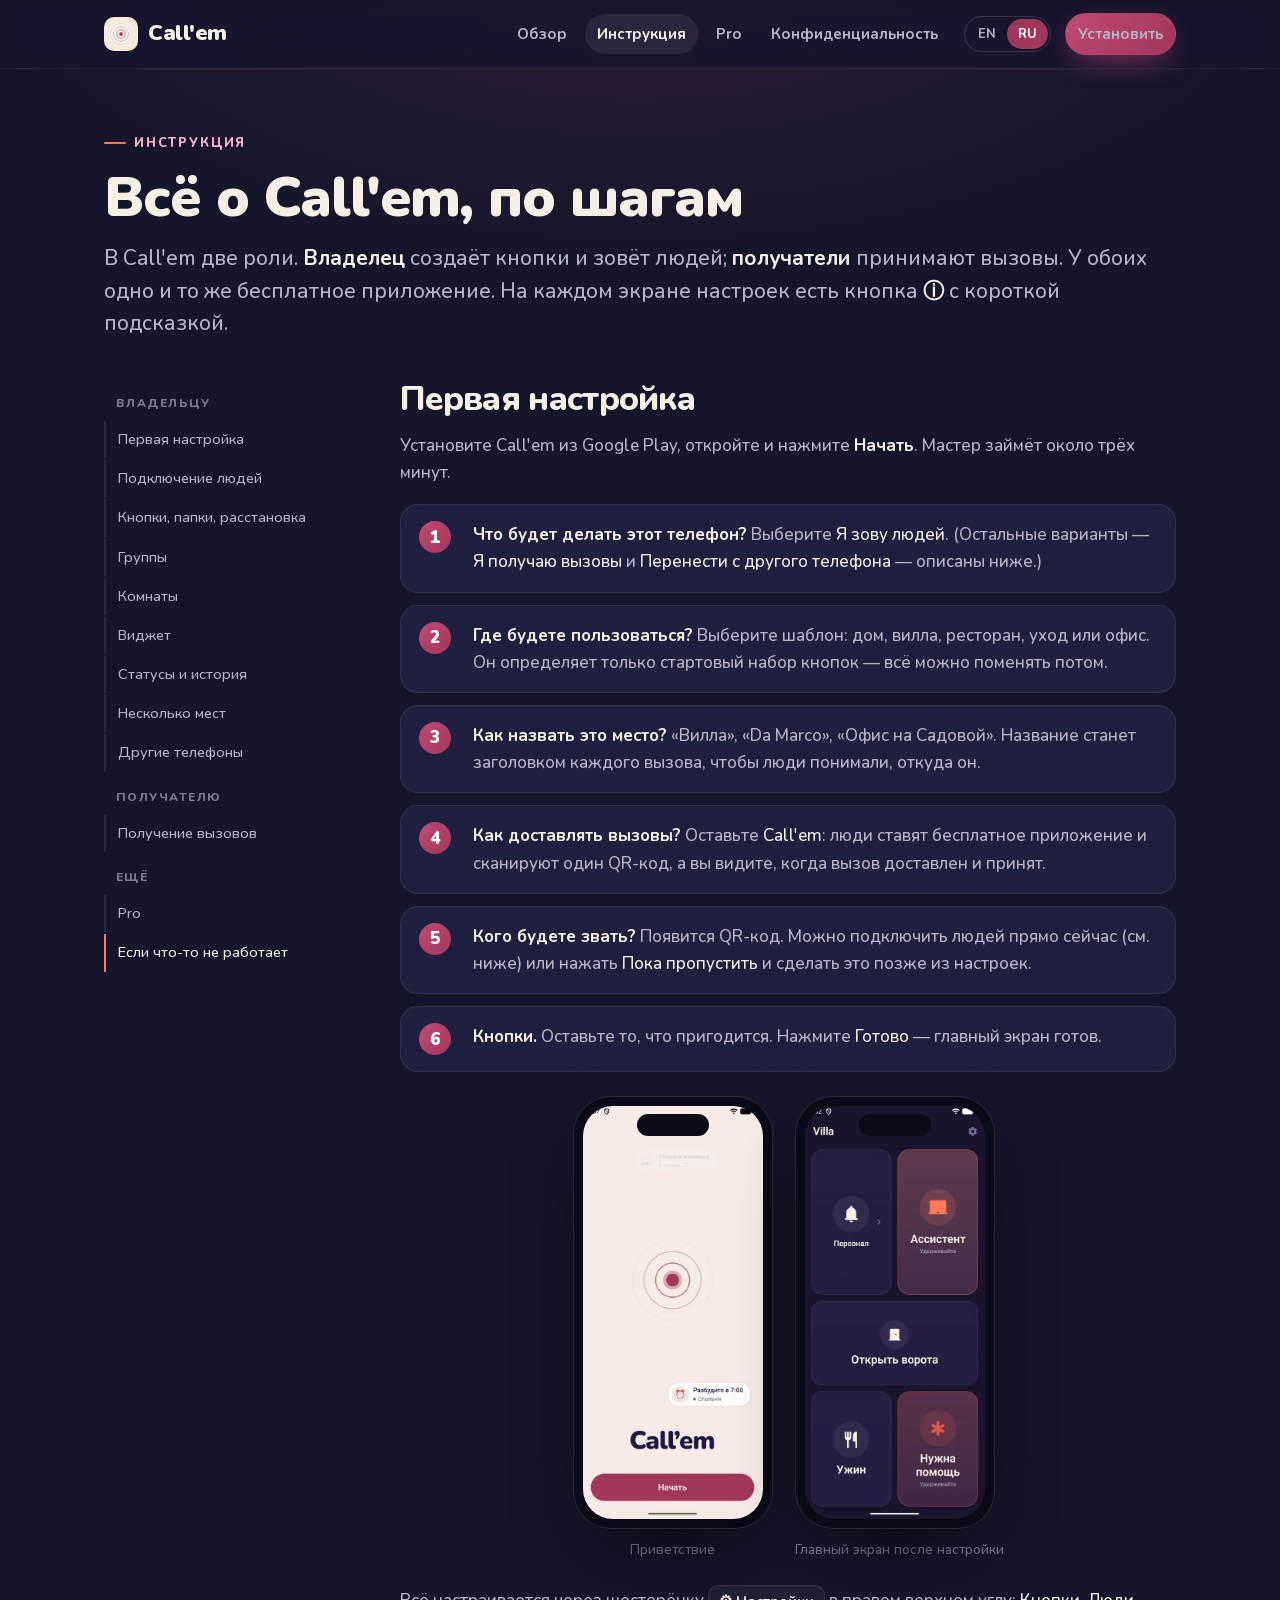
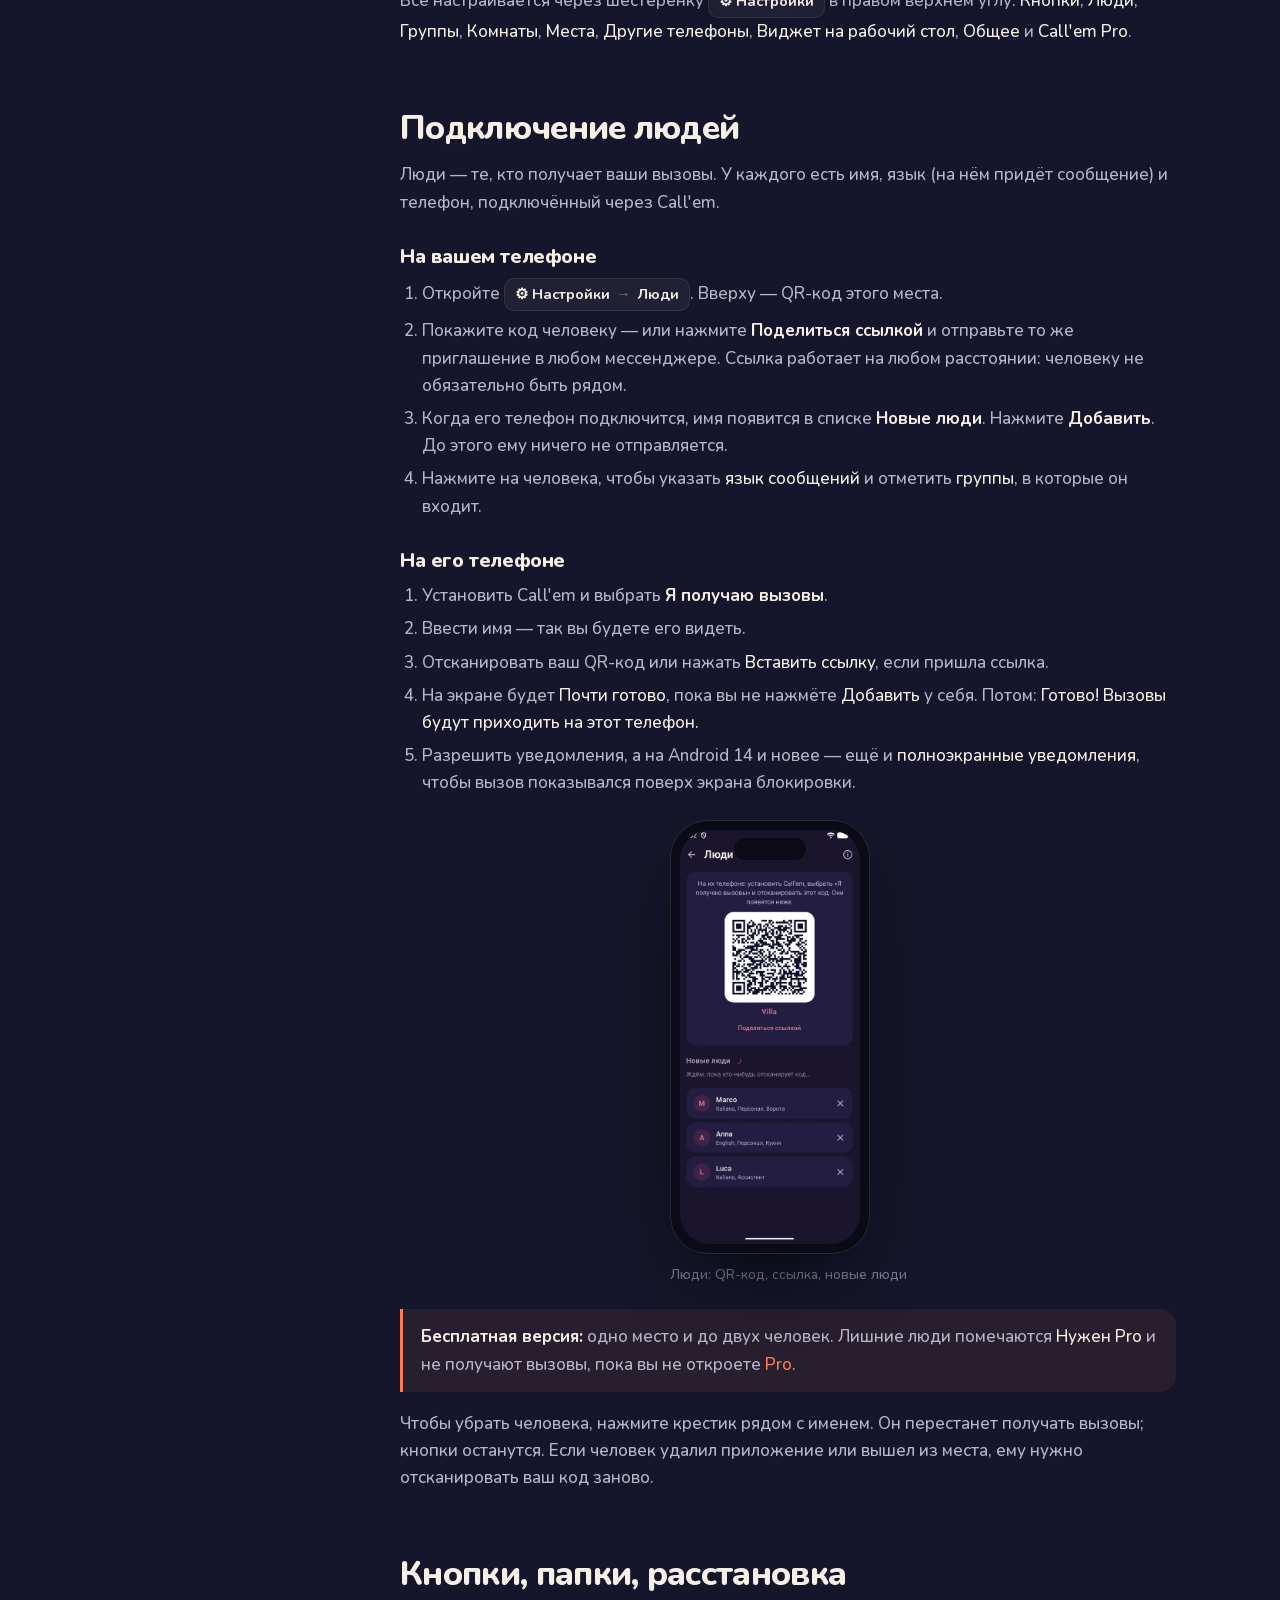
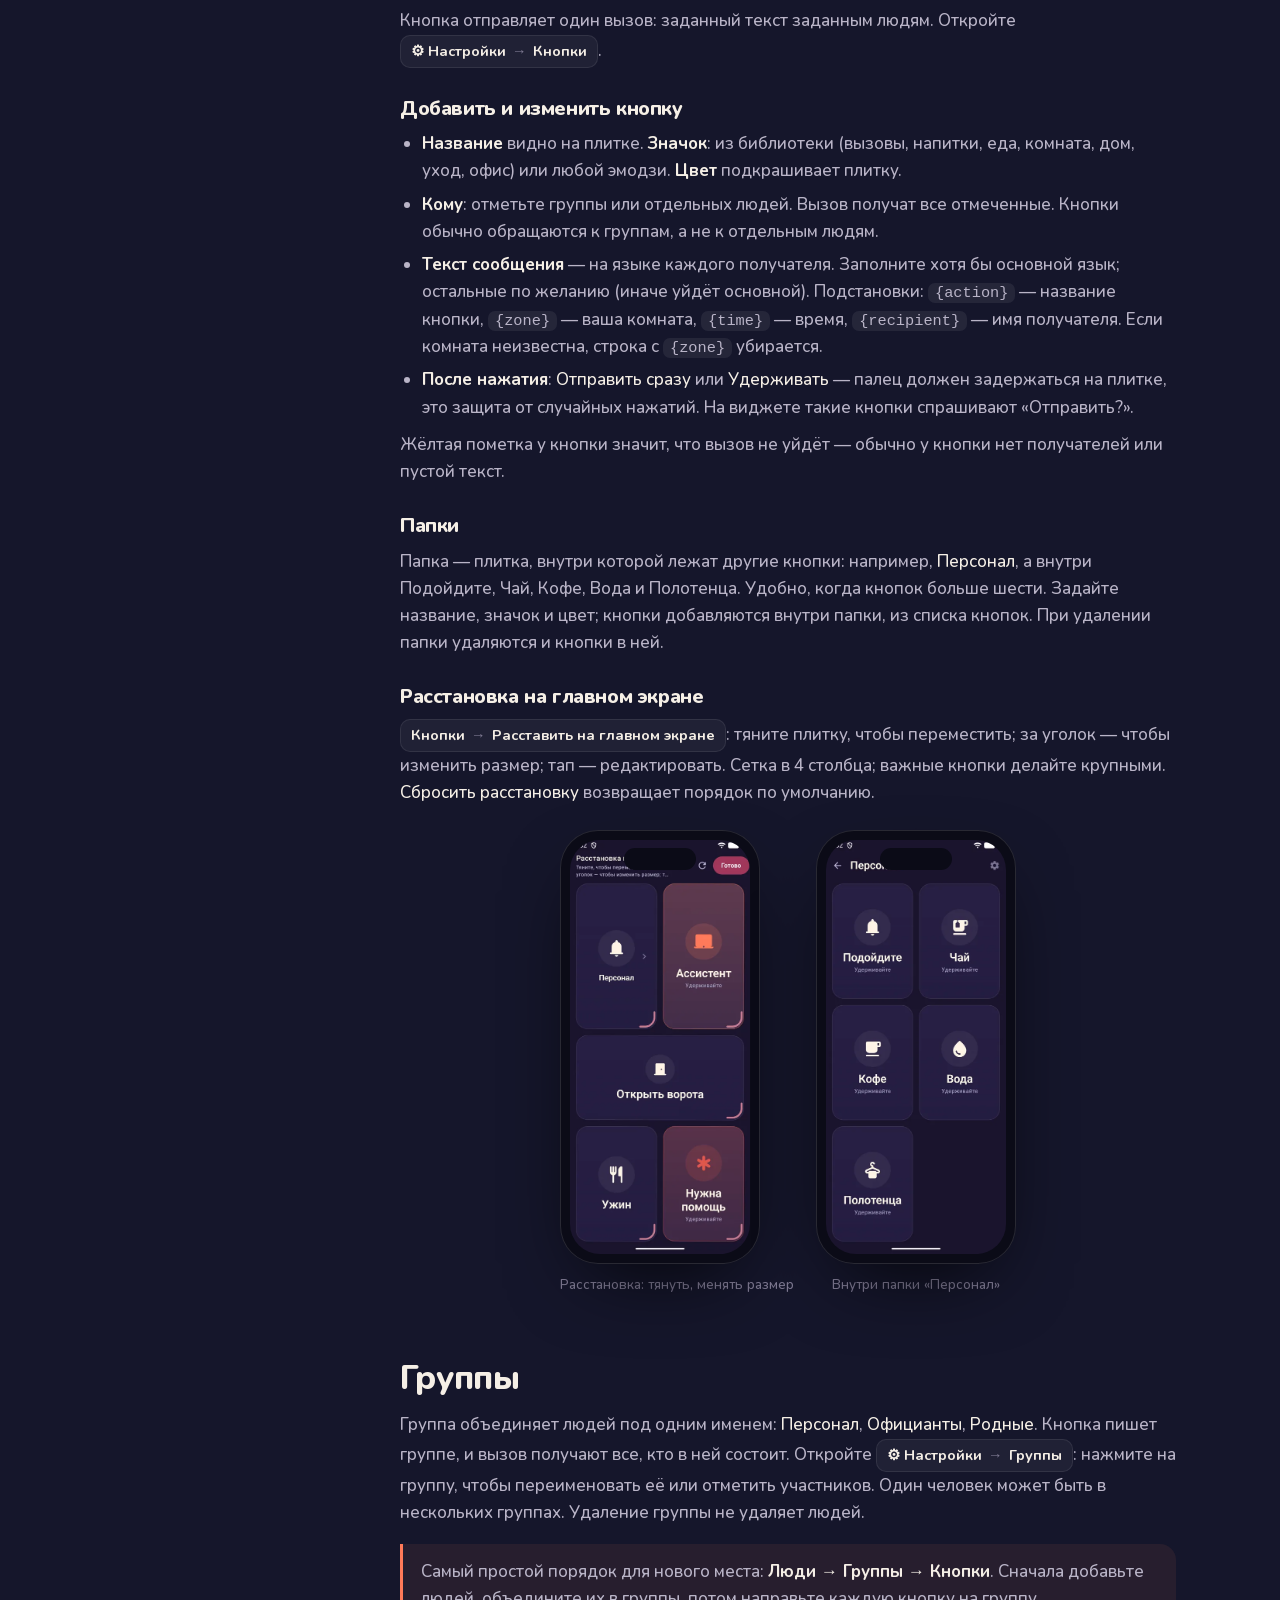
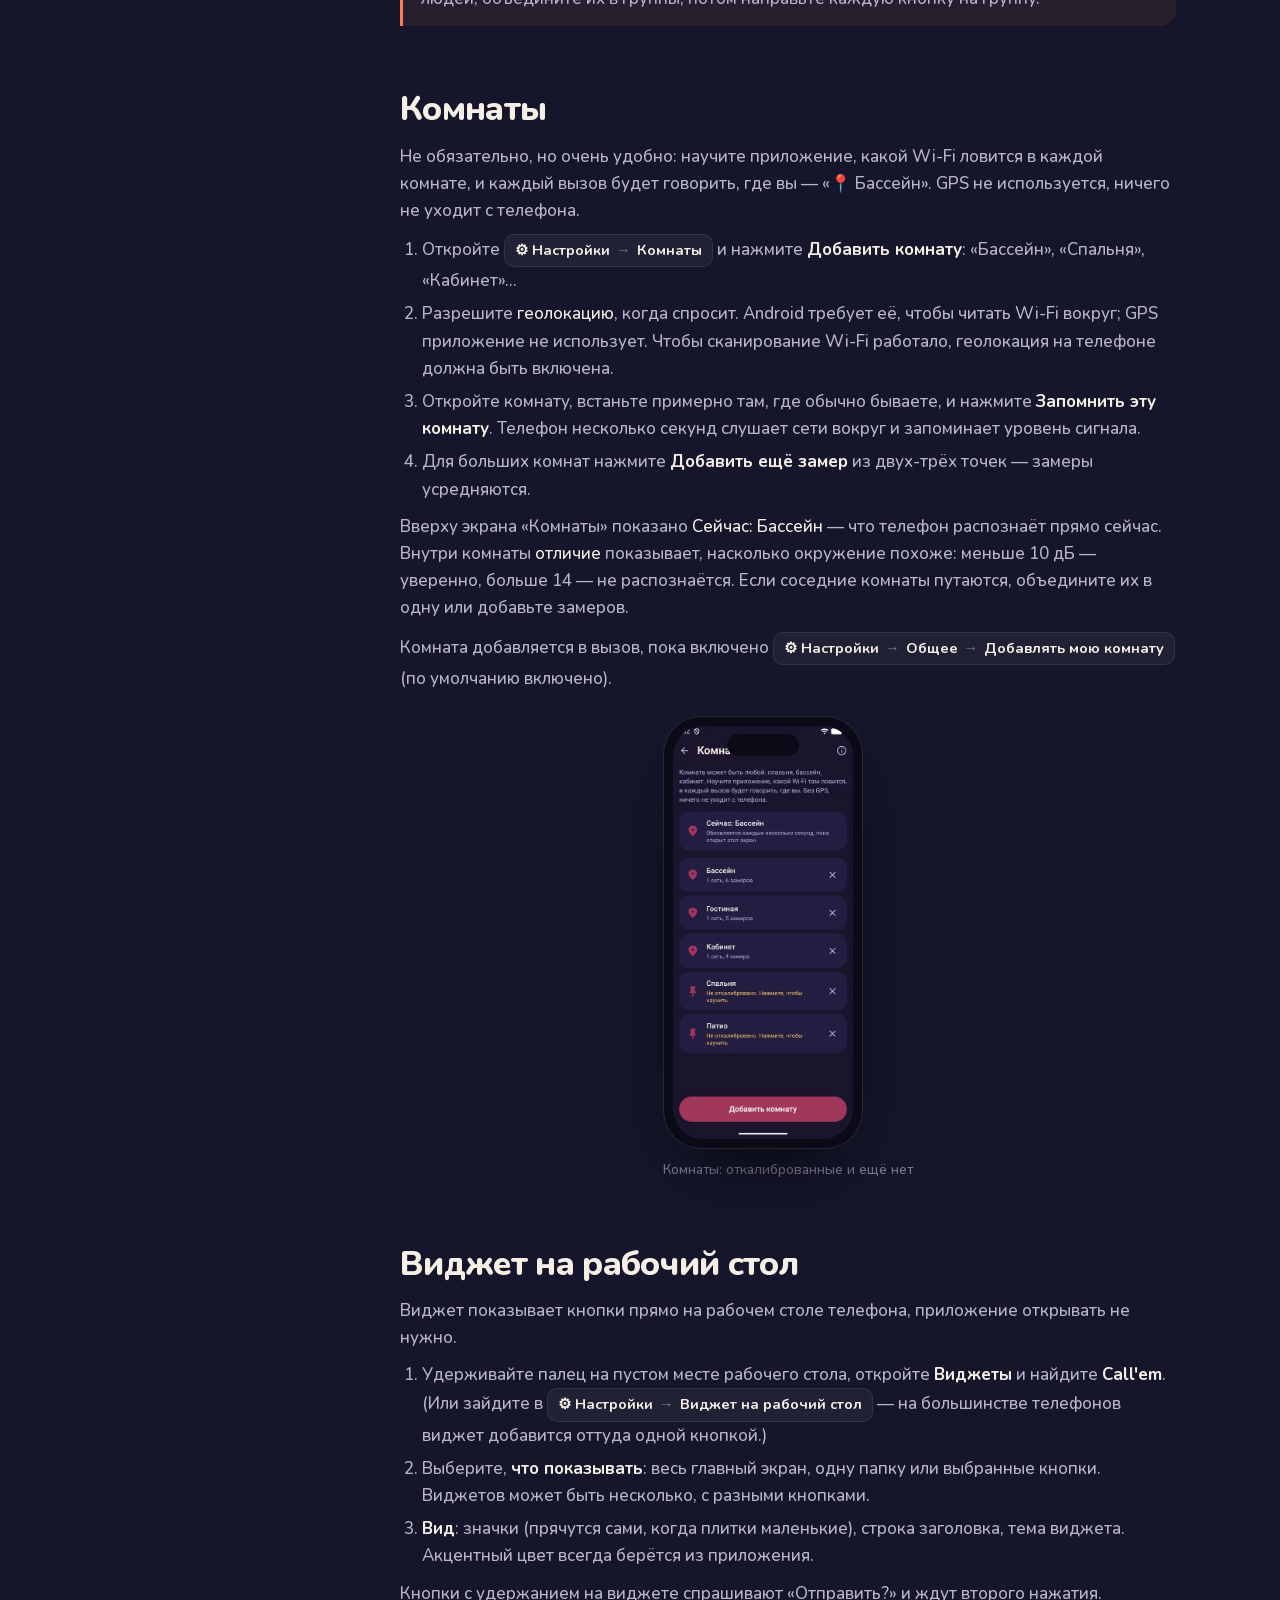
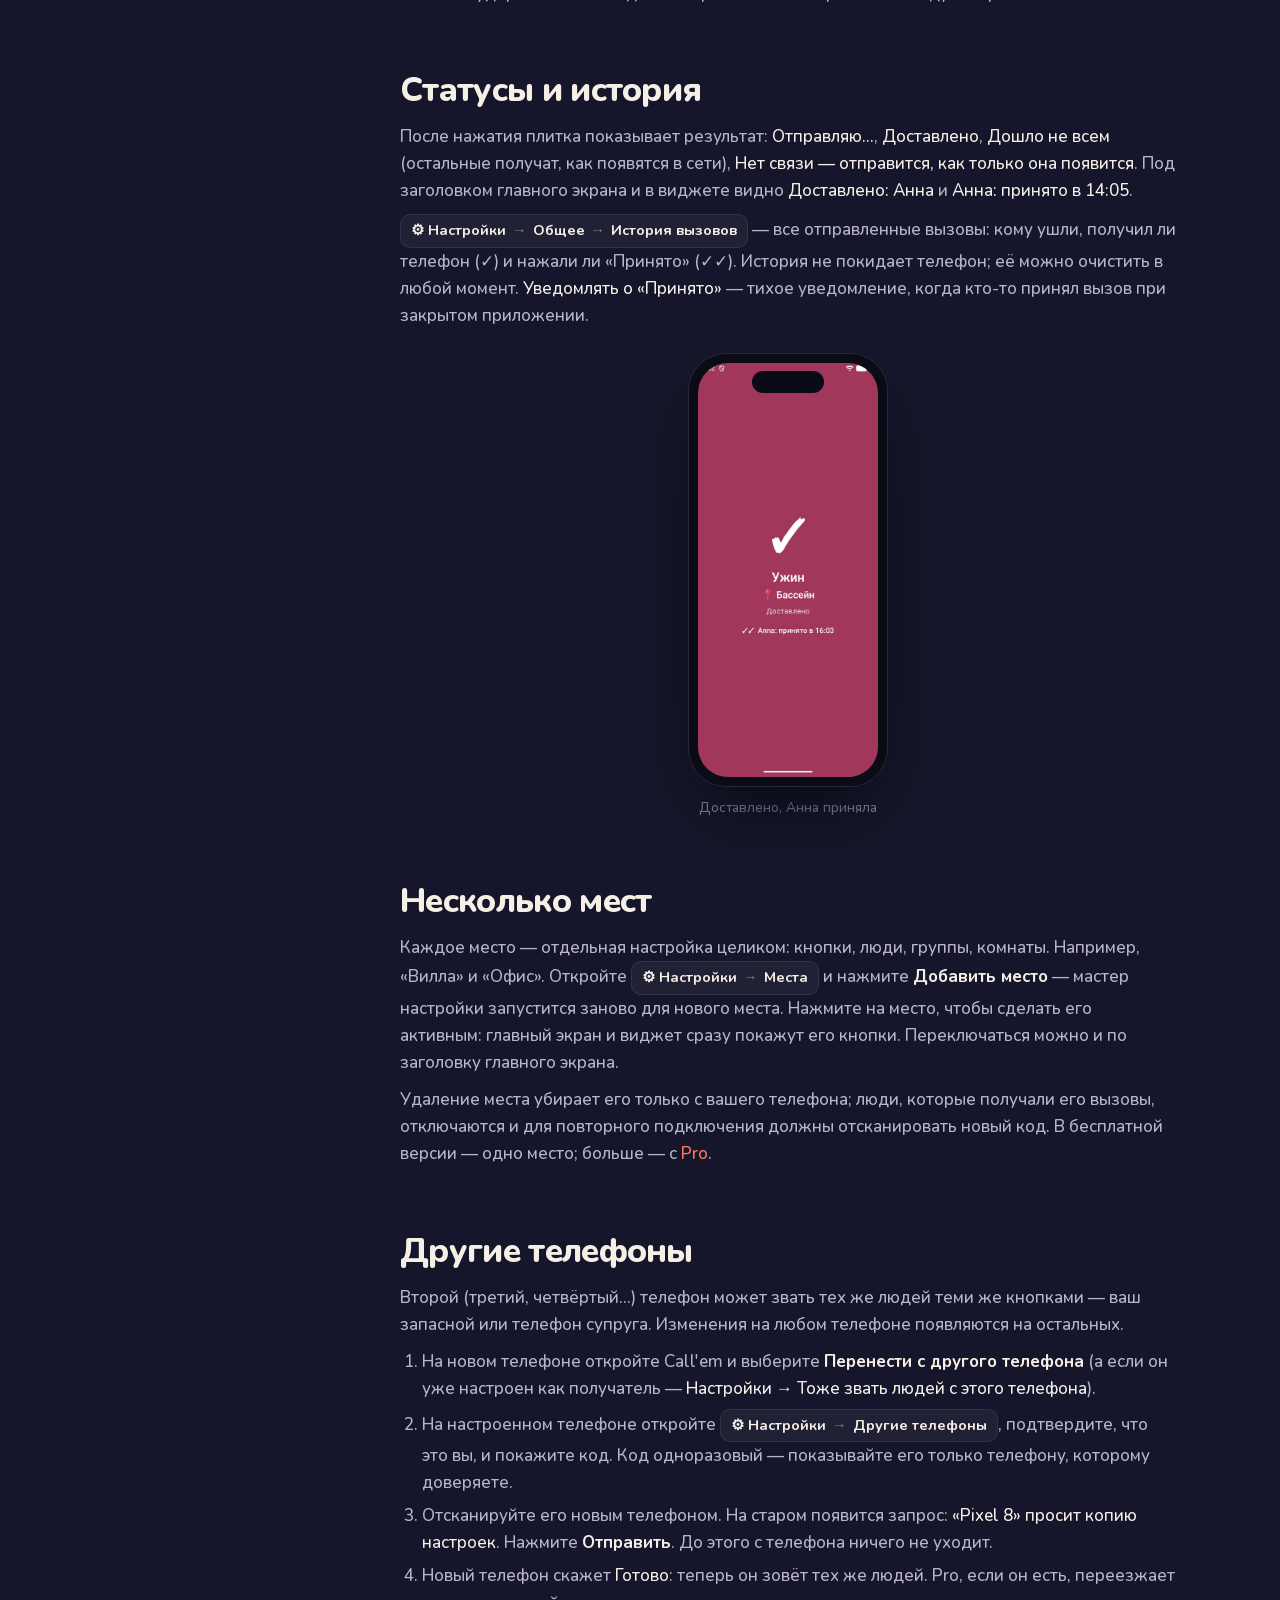
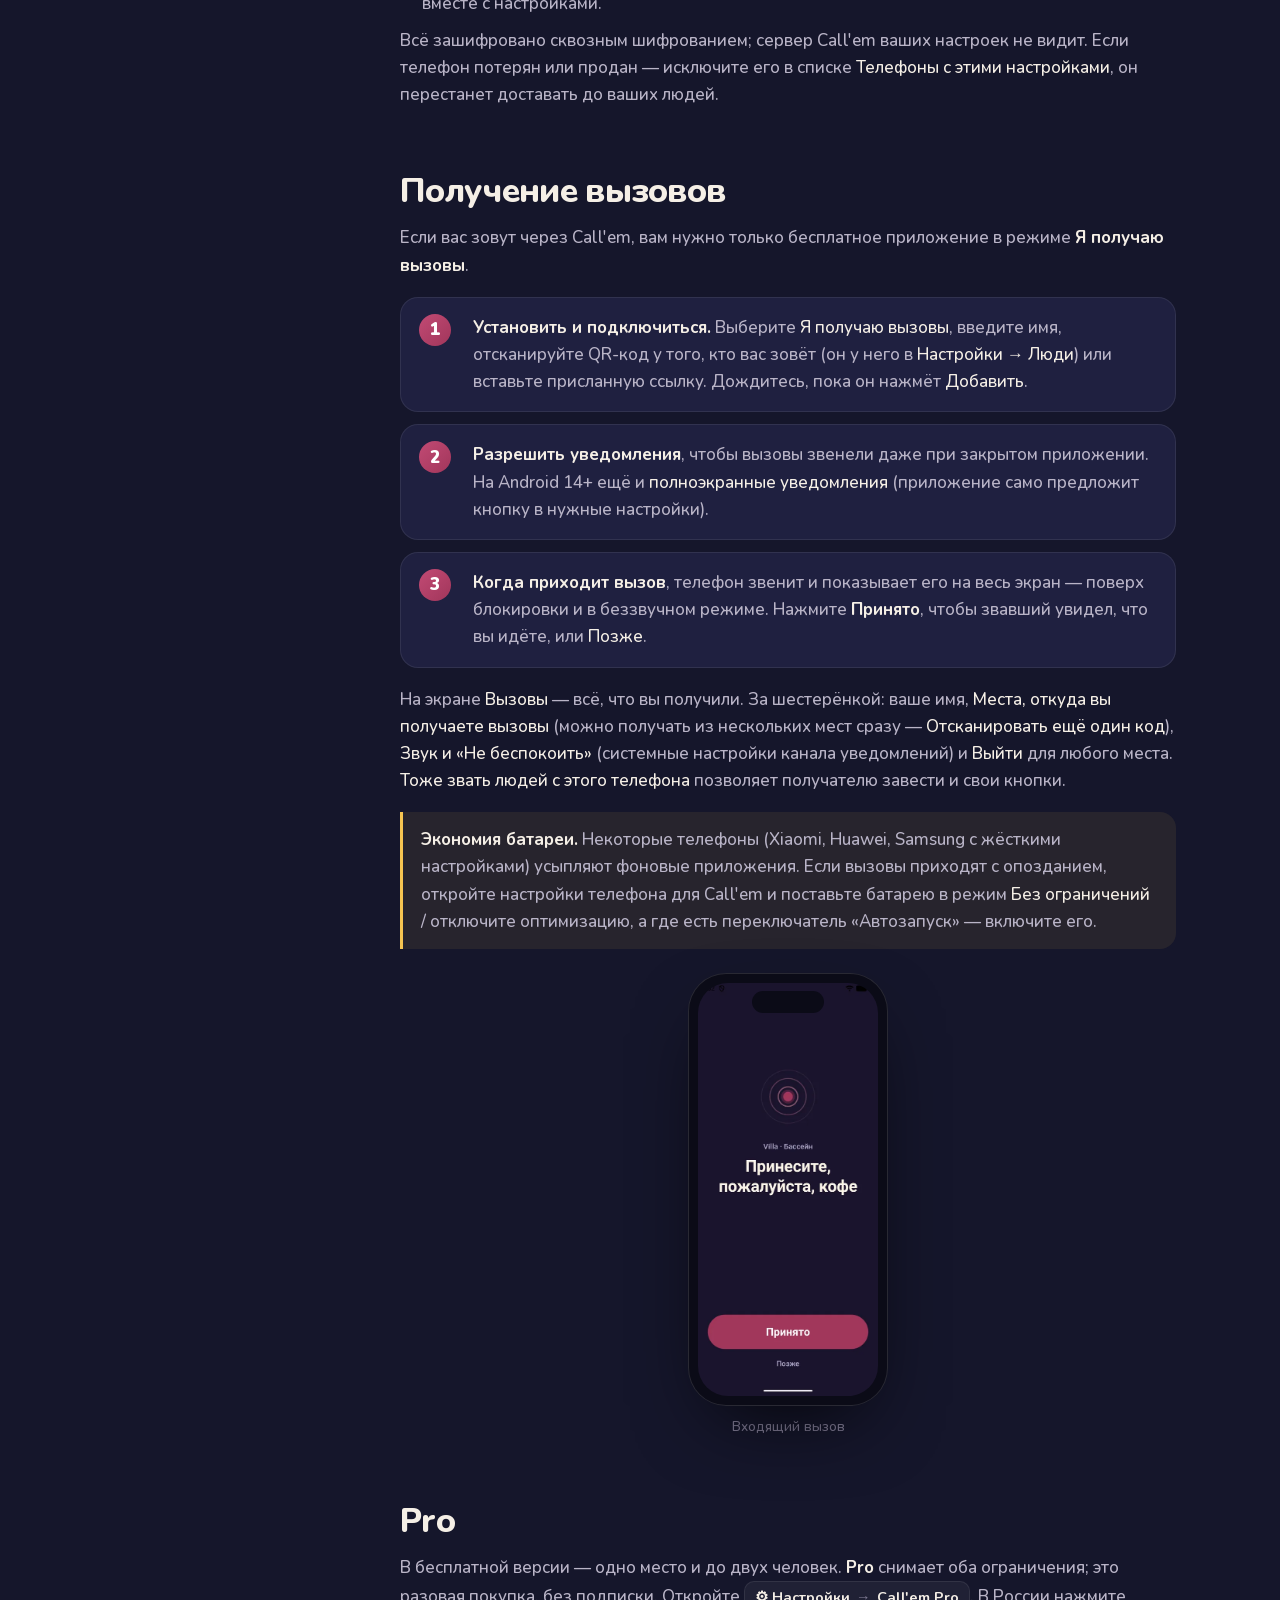
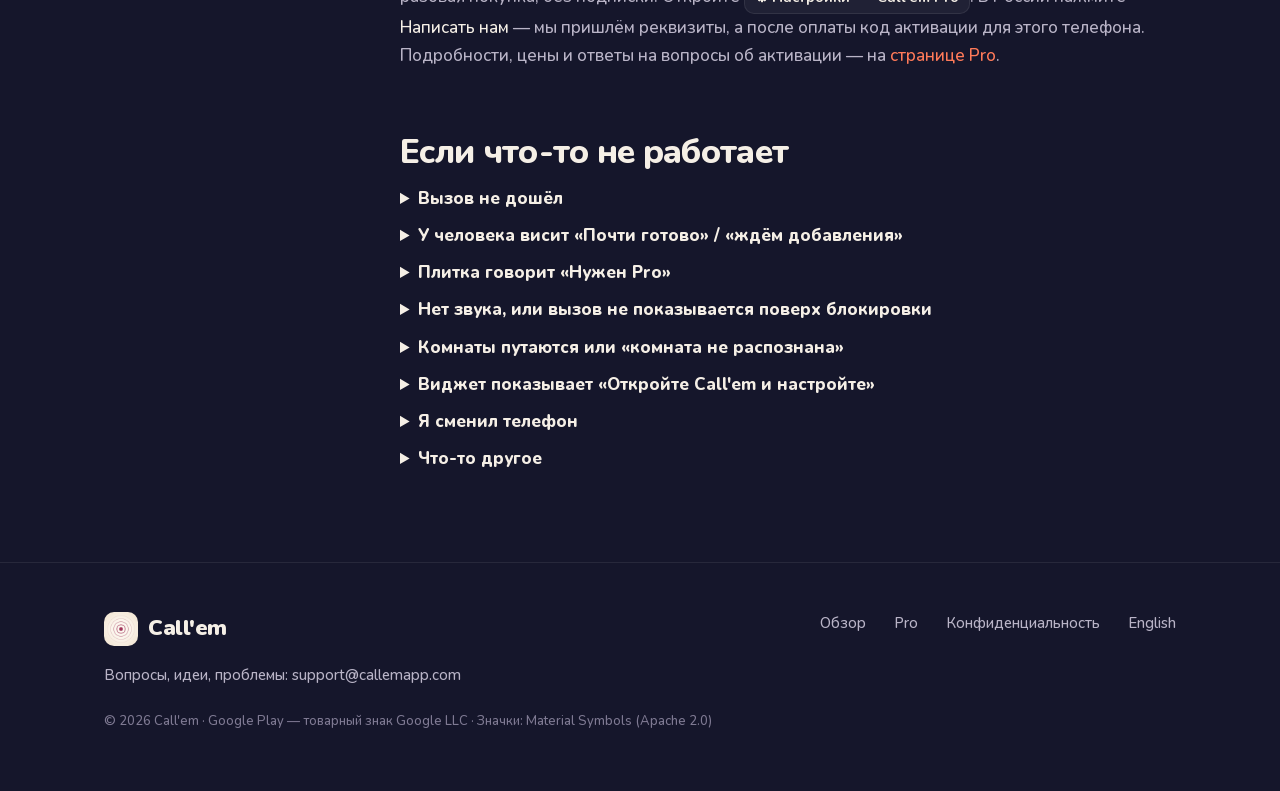
==== guide-ru.html @ 9cd72c4c "Redesign: animated landing (EN/RU), guide (EN/RU), Pro pages (EN/RU), restyled privacy; screenshots," ====
<!doctype html>
<html lang="ru">
<head>
<meta charset="utf-8">
<meta name="viewport" content="width=device-width, initial-scale=1">
<title>Инструкция Call'em — настройка, люди, кнопки, комнаты, виджет, решение проблем</title>
<meta name="description" content="Пошаговая инструкция к Call'em: первая настройка, подключение людей, кнопки и папки, комнаты по Wi‑Fi, виджет на рабочий стол, несколько мест и телефонов, получение вызовов, Pro, решение проблем.">
<link rel="canonical" href="https://callem-app.github.io/callem-site/guide-ru.html">
<link rel="alternate" hreflang="en" href="https://callem-app.github.io/callem-site/guide.html">
<link rel="alternate" hreflang="ru" href="https://callem-app.github.io/callem-site/guide-ru.html">
<link rel="icon" href="img/icon-32.png" sizes="32x32">
<link rel="apple-touch-icon" href="img/icon-180.png">
<meta property="og:title" content="Инструкция Call'em">
<meta property="og:image" content="https://callem-app.github.io/callem-site/img/og.png">
<meta name="theme-color" content="#15162b">
<link rel="stylesheet" href="style.css">
</head>
<body>
<div class="grain"></div>
<header class="nav">
  <div class="wrap">
    <a class="logo" href="index-ru.html"><img src="img/icon-192.png" alt="" width="34" height="34">Call'em</a>
    <button class="burger" aria-label="Меню" aria-expanded="false"><span></span><span></span><span></span></button>
    <nav class="nav-links">
      <a href="index-ru.html">Обзор</a>
      <a href="guide-ru.html">Инструкция</a>
      <a href="pro-ru.html">Pro</a>
      <a href="privacy-ru.html">Конфиденциальность</a>
      <span class="lang"><a href="guide.html">EN</a><a class="active" href="guide-ru.html">RU</a></span>
      <a class="btn btn-primary btn-sm" href="https://play.google.com/store/apps/details?id=app.callem">Установить</a>
    </nav>
  </div>
</header>

<main class="doc">
  <div class="wrap">
    <div class="head">
      <div class="eyebrow">Инструкция</div>
      <h1 style="font-size:clamp(34px,5vw,56px)">Всё о Call'em, по шагам</h1>
      <p class="lead">В Call'em две роли. <b>Владелец</b> создаёт кнопки и зовёт людей; <b>получатели</b> принимают вызовы. У обоих одно и то же бесплатное приложение. На каждом экране настроек есть кнопка <b>ⓘ</b> с короткой подсказкой.</p>
    </div>

    <div class="doc-grid">
      <aside class="toc">
        <div class="toc-h">Владельцу</div>
        <a href="#start">Первая настройка</a>
        <a href="#people">Подключение людей</a>
        <a href="#buttons">Кнопки, папки, расстановка</a>
        <a href="#groups">Группы</a>
        <a href="#rooms">Комнаты</a>
        <a href="#widget">Виджет</a>
        <a href="#statuses">Статусы и история</a>
        <a href="#places">Несколько мест</a>
        <a href="#phones">Другие телефоны</a>
        <div class="toc-h">Получателю</div>
        <a href="#receiving">Получение вызовов</a>
        <div class="toc-h">Ещё</div>
        <a href="#pro">Pro</a>
        <a href="#troubleshooting">Если что-то не работает</a>
      </aside>

      <article>
        <h2 id="start">Первая настройка</h2>
        <p>Установите Call'em из Google Play, откройте и нажмите <b>Начать</b>. Мастер займёт около трёх минут.</p>
        <ol class="big">
          <li><div><b>Что будет делать этот телефон?</b> Выберите <em>Я зову людей</em>. (Остальные варианты — <em>Я получаю вызовы</em> и <em>Перенести с другого телефона</em> — описаны ниже.)</div></li>
          <li><div><b>Где будете пользоваться?</b> Выберите шаблон: дом, вилла, ресторан, уход или офис. Он определяет только стартовый набор кнопок — всё можно поменять потом.</div></li>
          <li><div><b>Как назвать это место?</b> «Вилла», «Da Marco», «Офис на Садовой». Название станет заголовком каждого вызова, чтобы люди понимали, откуда он.</div></li>
          <li><div><b>Как доставлять вызовы?</b> Оставьте <em>Call'em</em>: люди ставят бесплатное приложение и сканируют один QR‑код, а вы видите, когда вызов доставлен и принят.</div></li>
          <li><div><b>Кого будете звать?</b> Появится QR‑код. Можно подключить людей прямо сейчас (см. ниже) или нажать <em>Пока пропустить</em> и сделать это позже из настроек.</div></li>
          <li><div><b>Кнопки.</b> Оставьте то, что пригодится. Нажмите <em>Готово</em> — главный экран готов.</div></li>
        </ol>
        <div class="shots">
          <figure><div class="phone light"><div class="screen"><img src="img/ru/welcome.webp" alt="Экран приветствия" loading="lazy"></div></div><figcaption>Приветствие</figcaption></figure>
          <figure><div class="phone"><div class="screen"><img src="img/ru/home.webp" alt="Главный экран" loading="lazy"></div></div><figcaption>Главный экран после настройки</figcaption></figure>
        </div>
        <p>Всё настраивается через шестерёнку <span class="path">⚙ Настройки</span> в правом верхнем углу: <em>Кнопки</em>, <em>Люди</em>, <em>Группы</em>, <em>Комнаты</em>, <em>Места</em>, <em>Другие телефоны</em>, <em>Виджет на рабочий стол</em>, <em>Общее</em> и <em>Call'em Pro</em>.</p>

        <h2 id="people">Подключение людей</h2>
        <p>Люди — те, кто получает ваши вызовы. У каждого есть имя, язык (на нём придёт сообщение) и телефон, подключённый через Call'em.</p>
        <h3>На вашем телефоне</h3>
        <ol>
          <li>Откройте <span class="path">⚙ Настройки <i>→</i> Люди</span>. Вверху — QR‑код этого места.</li>
          <li>Покажите код человеку — или нажмите <b>Поделиться ссылкой</b> и отправьте то же приглашение в любом мессенджере. Ссылка работает на любом расстоянии: человеку не обязательно быть рядом.</li>
          <li>Когда его телефон подключится, имя появится в списке <b>Новые люди</b>. Нажмите <b>Добавить</b>. До этого ему ничего не отправляется.</li>
          <li>Нажмите на человека, чтобы указать <em>язык сообщений</em> и отметить <em>группы</em>, в которые он входит.</li>
        </ol>
        <h3>На его телефоне</h3>
        <ol>
          <li>Установить Call'em и выбрать <b>Я получаю вызовы</b>.</li>
          <li>Ввести имя — так вы будете его видеть.</li>
          <li>Отсканировать ваш QR‑код или нажать <em>Вставить ссылку</em>, если пришла ссылка.</li>
          <li>На экране будет <em>Почти готово</em>, пока вы не нажмёте <em>Добавить</em> у себя. Потом: <em>Готово! Вызовы будут приходить на этот телефон.</em></li>
          <li>Разрешить уведомления, а на Android 14 и новее — ещё и <em>полноэкранные уведомления</em>, чтобы вызов показывался поверх экрана блокировки.</li>
        </ol>
        <div class="shots">
          <figure><div class="phone"><div class="screen"><img src="img/ru/people.webp" alt="Экран «Люди» с QR-кодом" loading="lazy"></div></div><figcaption>Люди: QR‑код, ссылка, новые люди</figcaption></figure>
        </div>
        <div class="tip"><p><b>Бесплатная версия:</b> одно место и до двух человек. Лишние люди помечаются <em>Нужен Pro</em> и не получают вызовы, пока вы не откроете <a href="pro-ru.html">Pro</a>.</p></div>
        <p>Чтобы убрать человека, нажмите крестик рядом с именем. Он перестанет получать вызовы; кнопки останутся. Если человек удалил приложение или вышел из места, ему нужно отсканировать ваш код заново.</p>

        <h2 id="buttons">Кнопки, папки, расстановка</h2>
        <p>Кнопка отправляет один вызов: заданный текст заданным людям. Откройте <span class="path">⚙ Настройки <i>→</i> Кнопки</span>.</p>
        <h3>Добавить и изменить кнопку</h3>
        <ul>
          <li><b>Название</b> видно на плитке. <b>Значок</b>: из библиотеки (вызовы, напитки, еда, комната, дом, уход, офис) или любой эмодзи. <b>Цвет</b> подкрашивает плитку.</li>
          <li><b>Кому</b>: отметьте группы или отдельных людей. Вызов получат все отмеченные. Кнопки обычно обращаются к группам, а не к отдельным людям.</li>
          <li><b>Текст сообщения</b> — на языке каждого получателя. Заполните хотя бы основной язык; остальные по желанию (иначе уйдёт основной). Подстановки: <code>{action}</code> — название кнопки, <code>{zone}</code> — ваша комната, <code>{time}</code> — время, <code>{recipient}</code> — имя получателя. Если комната неизвестна, строка с <code>{zone}</code> убирается.</li>
          <li><b>После нажатия</b>: <em>Отправить сразу</em> или <em>Удерживать</em> — палец должен задержаться на плитке, это защита от случайных нажатий. На виджете такие кнопки спрашивают «Отправить?».</li>
        </ul>
        <p>Жёлтая пометка у кнопки значит, что вызов не уйдёт — обычно у кнопки нет получателей или пустой текст.</p>
        <h3>Папки</h3>
        <p>Папка — плитка, внутри которой лежат другие кнопки: например, <em>Персонал</em>, а внутри Подойдите, Чай, Кофе, Вода и Полотенца. Удобно, когда кнопок больше шести. Задайте название, значок и цвет; кнопки добавляются внутри папки, из списка кнопок. При удалении папки удаляются и кнопки в ней.</p>
        <h3>Расстановка на главном экране</h3>
        <p><span class="path">Кнопки <i>→</i> Расставить на главном экране</span>: тяните плитку, чтобы переместить; за уголок — чтобы изменить размер; тап — редактировать. Сетка в 4 столбца; важные кнопки делайте крупными. <em>Сбросить расстановку</em> возвращает порядок по умолчанию.</p>
        <div class="shots">
          <figure><div class="phone"><div class="screen"><img src="img/ru/arrange.webp" alt="Расстановка кнопок" loading="lazy"></div></div><figcaption>Расстановка: тянуть, менять размер</figcaption></figure>
          <figure><div class="phone"><div class="screen"><img src="img/ru/folder.webp" alt="Папка «Персонал»" loading="lazy"></div></div><figcaption>Внутри папки «Персонал»</figcaption></figure>
        </div>

        <h2 id="groups">Группы</h2>
        <p>Группа объединяет людей под одним именем: <em>Персонал</em>, <em>Официанты</em>, <em>Родные</em>. Кнопка пишет группе, и вызов получают все, кто в ней состоит. Откройте <span class="path">⚙ Настройки <i>→</i> Группы</span>: нажмите на группу, чтобы переименовать её или отметить участников. Один человек может быть в нескольких группах. Удаление группы не удаляет людей.</p>
        <div class="tip"><p>Самый простой порядок для нового места: <b>Люди → Группы → Кнопки</b>. Сначала добавьте людей, объедините их в группы, потом направьте каждую кнопку на группу.</p></div>

        <h2 id="rooms">Комнаты</h2>
        <p>Не обязательно, но очень удобно: научите приложение, какой Wi‑Fi ловится в каждой комнате, и каждый вызов будет говорить, где вы — «📍 Бассейн». GPS не используется, ничего не уходит с телефона.</p>
        <ol>
          <li>Откройте <span class="path">⚙ Настройки <i>→</i> Комнаты</span> и нажмите <b>Добавить комнату</b>: «Бассейн», «Спальня», «Кабинет»…</li>
          <li>Разрешите <em>геолокацию</em>, когда спросит. Android требует её, чтобы читать Wi‑Fi вокруг; GPS приложение не использует. Чтобы сканирование Wi‑Fi работало, геолокация на телефоне должна быть включена.</li>
          <li>Откройте комнату, встаньте примерно там, где обычно бываете, и нажмите <b>Запомнить эту комнату</b>. Телефон несколько секунд слушает сети вокруг и запоминает уровень сигнала.</li>
          <li>Для больших комнат нажмите <b>Добавить ещё замер</b> из двух‑трёх точек — замеры усредняются.</li>
        </ol>
        <p>Вверху экрана «Комнаты» показано <em>Сейчас: Бассейн</em> — что телефон распознаёт прямо сейчас. Внутри комнаты <em>отличие</em> показывает, насколько окружение похоже: меньше 10 дБ — уверенно, больше 14 — не распознаётся. Если соседние комнаты путаются, объедините их в одну или добавьте замеров.</p>
        <p>Комната добавляется в вызов, пока включено <span class="path">⚙ Настройки <i>→</i> Общее <i>→</i> Добавлять мою комнату</span> (по умолчанию включено).</p>
        <div class="shots">
          <figure><div class="phone"><div class="screen"><img src="img/ru/rooms.webp" alt="Экран «Комнаты»" loading="lazy"></div></div><figcaption>Комнаты: откалиброванные и ещё нет</figcaption></figure>
        </div>

        <h2 id="widget">Виджет на рабочий стол</h2>
        <p>Виджет показывает кнопки прямо на рабочем столе телефона, приложение открывать не нужно.</p>
        <ol>
          <li>Удерживайте палец на пустом месте рабочего стола, откройте <b>Виджеты</b> и найдите <b>Call'em</b>. (Или зайдите в <span class="path">⚙ Настройки <i>→</i> Виджет на рабочий стол</span> — на большинстве телефонов виджет добавится оттуда одной кнопкой.)</li>
          <li>Выберите, <b>что показывать</b>: весь главный экран, одну папку или выбранные кнопки. Виджетов может быть несколько, с разными кнопками.</li>
          <li><b>Вид</b>: значки (прячутся сами, когда плитки маленькие), строка заголовка, тема виджета. Акцентный цвет всегда берётся из приложения.</li>
        </ol>
        <p>Кнопки с удержанием на виджете спрашивают «Отправить?» и ждут второго нажатия.</p>

        <h2 id="statuses">Статусы и история</h2>
        <p>После нажатия плитка показывает результат: <em>Отправляю…</em>, <em>Доставлено</em>, <em>Дошло не всем</em> (остальные получат, как появятся в сети), <em>Нет связи — отправится, как только она появится</em>. Под заголовком главного экрана и в виджете видно <em>Доставлено: Анна</em> и <em>Анна: принято в 14:05</em>.</p>
        <p><span class="path">⚙ Настройки <i>→</i> Общее <i>→</i> История вызовов</span> — все отправленные вызовы: кому ушли, получил ли телефон (✓) и нажали ли «Принято» (✓✓). История не покидает телефон; её можно очистить в любой момент. <em>Уведомлять о «Принято»</em> — тихое уведомление, когда кто‑то принял вызов при закрытом приложении.</p>
        <div class="shots">
          <figure><div class="phone"><div class="screen"><img src="img/ru/sent.webp" alt="Экран отправки: доставлено, принято" loading="lazy"></div></div><figcaption>Доставлено, Анна приняла</figcaption></figure>
        </div>

        <h2 id="places">Несколько мест</h2>
        <p>Каждое место — отдельная настройка целиком: кнопки, люди, группы, комнаты. Например, «Вилла» и «Офис». Откройте <span class="path">⚙ Настройки <i>→</i> Места</span> и нажмите <b>Добавить место</b> — мастер настройки запустится заново для нового места. Нажмите на место, чтобы сделать его активным: главный экран и виджет сразу покажут его кнопки. Переключаться можно и по заголовку главного экрана.</p>
        <p>Удаление места убирает его только с вашего телефона; люди, которые получали его вызовы, отключаются и для повторного подключения должны отсканировать новый код. В бесплатной версии — одно место; больше — с <a href="pro-ru.html">Pro</a>.</p>

        <h2 id="phones">Другие телефоны</h2>
        <p>Второй (третий, четвёртый…) телефон может звать тех же людей теми же кнопками — ваш запасной или телефон супруга. Изменения на любом телефоне появляются на остальных.</p>
        <ol>
          <li>На новом телефоне откройте Call'em и выберите <b>Перенести с другого телефона</b> (а если он уже настроен как получатель — <em>Настройки → Тоже звать людей с этого телефона</em>).</li>
          <li>На настроенном телефоне откройте <span class="path">⚙ Настройки <i>→</i> Другие телефоны</span>, подтвердите, что это вы, и покажите код. Код одноразовый — показывайте его только телефону, которому доверяете.</li>
          <li>Отсканируйте его новым телефоном. На старом появится запрос: <em>«Pixel 8» просит копию настроек</em>. Нажмите <b>Отправить</b>. До этого с телефона ничего не уходит.</li>
          <li>Новый телефон скажет <em>Готово</em>: теперь он зовёт тех же людей. Pro, если он есть, переезжает вместе с настройками.</li>
        </ol>
        <p>Всё зашифровано сквозным шифрованием; сервер Call'em ваших настроек не видит. Если телефон потерян или продан — исключите его в списке <em>Телефоны с этими настройками</em>, он перестанет доставать до ваших людей.</p>

        <h2 id="receiving">Получение вызовов</h2>
        <p>Если вас зовут через Call'em, вам нужно только бесплатное приложение в режиме <b>Я получаю вызовы</b>.</p>
        <ol class="big">
          <li><div><b>Установить и подключиться.</b> Выберите <em>Я получаю вызовы</em>, введите имя, отсканируйте QR‑код у того, кто вас зовёт (он у него в <em>Настройки → Люди</em>) или вставьте присланную ссылку. Дождитесь, пока он нажмёт <em>Добавить</em>.</div></li>
          <li><div><b>Разрешить уведомления</b>, чтобы вызовы звенели даже при закрытом приложении. На Android 14+ ещё и <em>полноэкранные уведомления</em> (приложение само предложит кнопку в нужные настройки).</div></li>
          <li><div><b>Когда приходит вызов</b>, телефон звенит и показывает его на весь экран — поверх блокировки и в беззвучном режиме. Нажмите <b>Принято</b>, чтобы звавший увидел, что вы идёте, или <em>Позже</em>.</div></li>
        </ol>
        <p>На экране <em>Вызовы</em> — всё, что вы получили. За шестерёнкой: ваше имя, <em>Места, откуда вы получаете вызовы</em> (можно получать из нескольких мест сразу — <em>Отсканировать ещё один код</em>), <em>Звук и «Не беспокоить»</em> (системные настройки канала уведомлений) и <em>Выйти</em> для любого места. <em>Тоже звать людей с этого телефона</em> позволяет получателю завести и свои кнопки.</p>
        <div class="tip warn"><p><b>Экономия батареи.</b> Некоторые телефоны (Xiaomi, Huawei, Samsung с жёсткими настройками) усыпляют фоновые приложения. Если вызовы приходят с опозданием, откройте настройки телефона для Call'em и поставьте батарею в режим <em>Без ограничений</em> / отключите оптимизацию, а где есть переключатель «Автозапуск» — включите его.</p></div>
        <div class="shots">
          <figure><div class="phone"><div class="screen"><img src="img/ru/incoming.webp" alt="Входящий вызов" loading="lazy"></div></div><figcaption>Входящий вызов</figcaption></figure>
        </div>

        <h2 id="pro">Pro</h2>
        <p>В бесплатной версии — одно место и до двух человек. <b>Pro</b> снимает оба ограничения; это разовая покупка, без подписки. Откройте <span class="path">⚙ Настройки <i>→</i> Call'em Pro</span>. В России нажмите <em>Написать нам</em> — мы пришлём реквизиты, а после оплаты код активации для этого телефона. Подробности, цены и ответы на вопросы об активации — на <a href="pro-ru.html">странице Pro</a>.</p>

        <h2 id="troubleshooting">Если что-то не работает</h2>
        <details><summary>Вызов не дошёл</summary>
          <ul>
            <li>На вашем телефоне: человек по‑прежнему в разделе <em>Люди</em>, а в кнопке в поле <em>Кому</em> отмечен он или его группа.</li>
            <li>На его телефоне: Call'em разрешено показывать уведомления и оно не ограничено экономией батареи (см. выше). Проверьте <em>Звук и «Не беспокоить»</em> в настройках получателя.</li>
            <li>Интернет нужен на обоих телефонах. Если ваш был не в сети, плитка скажет <em>Отправится, как только она появится</em> — вызов уйдёт сам.</li>
            <li>Если человек удалил приложение или вышел из места, ему нужно отсканировать ваш код заново.</li>
          </ul>
        </details>
        <details><summary>У человека висит «Почти готово» / «ждём добавления»</summary><p>Откройте у себя <em>Настройки → Люди</em> — его имя в списке <em>Новые люди</em>. Нажмите <em>Добавить</em>.</p></details>
        <details><summary>Плитка говорит «Нужен Pro»</summary><p>Это место или эти люди — за пределами бесплатной версии (одно место, два человека). Уберите лишнего человека или откройте <a href="pro-ru.html">Pro</a>.</p></details>
        <details><summary>Нет звука, или вызов не показывается поверх блокировки</summary><p>На телефоне получателя откройте <em>Настройки → Звук и «Не беспокоить»</em>: канал «Входящие вызовы» должен быть разрешён со звуком. На Android 14+ для Call'em должны быть разрешены полноэкранные уведомления (приложение показывает подсказку с кнопкой). В режиме «Не беспокоить» может понадобиться исключение для Call'em.</p></details>
        <details><summary>Комнаты путаются или «комната не распознана»</summary><p>Проверьте, что Wi‑Fi и геолокация включены. Откройте комнату и добавьте замеры из тех точек, где вы реально бываете; если две комнаты путаются — объедините их. Комнаты различаются по Wi‑Fi‑сетям вокруг: с одним роутером далёкие комнаты различимы, соседние — часто нет.</p></details>
        <details><summary>Виджет показывает «Откройте Call'em и настройте»</summary><p>Нажмите на него — приложение откроется и настроит виджет. Если виджет пустой, выберите, что показывать, в его настройках (шестерёнка в строке заголовка).</p></details>
        <details><summary>Я сменил телефон</summary><p>Настройте новый через <em>Перенести с другого телефона</em> (см. <a href="#phones">Другие телефоны</a>). Если старого телефона уже нет, настройте новый с нуля и попросите людей отсканировать новый код, а для Pro напишите нам код нового телефона.</p></details>
        <details><summary>Что-то другое</summary><p>Напишите на <a href="mailto:support@callemapp.com">support@callemapp.com</a>, указав модель телефона, версию Android и что вы видите на экране.</p></details>
      </article>
    </div>
  </div>
</main>

<footer>
  <div class="wrap">
    <div>
      <a class="logo" href="index-ru.html"><img src="img/icon-192.png" alt="" width="34" height="34">Call'em</a>
      <p style="margin-top:10px">Вопросы, идеи, проблемы: <a href="mailto:support@callemapp.com">support@callemapp.com</a></p>
    </div>
    <div class="cols">
      <a href="index-ru.html">Обзор</a>
      <a href="pro-ru.html">Pro</a>
      <a href="privacy-ru.html">Конфиденциальность</a>
      <a href="guide.html">English</a>
    </div>
    <div class="copy">© 2026 Call'em · Google Play — товарный знак Google LLC · Значки: Material Symbols (Apache 2.0)</div>
  </div>
</footer>
<script src="site.js"></script>
</body>
</html>
---- style.css ----
/* Call'em site — shared styles. No build step; plain CSS. */
@font-face {
  font-family: "Nunito";
  src: url("fonts/Nunito.woff") format("woff");
  font-weight: 200 1000;
  font-display: swap;
}
:root {
  --bg: #15162b;
  --bg2: #0f1021;
  --card: #1f2040;
  --card2: #262752;
  --ink: #f5efe6;
  --muted: #b9b4c7;
  --dim: #7f7a93;
  --wine: #a1365b;
  --wine2: #c24a74;
  --coral: #ff7a59;
  --pink: #f0b5c9;
  --ok: #4cc38a;
  --line: rgba(255, 255, 255, 0.08);
  --line2: rgba(255, 255, 255, 0.14);
  --radius: 22px;
  --max: 1120px;
  --font: "Nunito", -apple-system, "Segoe UI", Roboto, "Helvetica Neue", Arial, sans-serif;
}
* { box-sizing: border-box; }
html { scroll-behavior: smooth; -webkit-text-size-adjust: 100%; }
body {
  margin: 0;
  font: 500 17px/1.6 var(--font);
  background: var(--bg);
  color: var(--ink);
  overflow-x: hidden;
}
a { color: var(--coral); text-decoration: none; }
a:hover { text-decoration: underline; }
img { max-width: 100%; display: block; }
h1, h2, h3, h4 { font-weight: 800; letter-spacing: -0.02em; line-height: 1.12; margin: 0; }
h1 { font-size: clamp(40px, 6.5vw, 72px); font-weight: 900; }
h2 { font-size: clamp(30px, 4.2vw, 46px); }
h3 { font-size: 20px; }
p { margin: 0; }
.muted { color: var(--muted); }
.dim { color: var(--dim); }
code, kbd { font-family: ui-monospace, Consolas, "SF Mono", monospace; background: rgba(255,255,255,0.07); padding: 1px 7px; border-radius: 7px; font-size: 90%; }
.wrap { max-width: var(--max); margin: 0 auto; padding: 0 24px; }
.narrow { max-width: 780px; }
section { padding: 88px 0; position: relative; }
@media (max-width: 720px) { section { padding: 64px 0; } }
.eyebrow { display: inline-flex; align-items: center; gap: 8px; font-size: 13px; font-weight: 800; letter-spacing: 0.14em; text-transform: uppercase; color: var(--pink); margin-bottom: 14px; }
.eyebrow::before { content: ""; width: 22px; height: 2px; background: var(--coral); border-radius: 2px; }
.lead { font-size: clamp(18px, 2vw, 21px); color: var(--muted); line-height: 1.55; }
.center { text-align: center; }
.center .eyebrow::before { display: none; }
.sub { max-width: 640px; margin: 14px auto 0; }

/* ---------- buttons ---------- */
.btn {
  display: inline-flex; align-items: center; justify-content: center; gap: 10px;
  padding: 14px 24px; border-radius: 999px; font-weight: 800; font-size: 16px;
  text-decoration: none !important; border: 1px solid transparent; cursor: pointer; transition: transform .2s, box-shadow .2s, background .2s;
  white-space: nowrap;
}
.btn:hover { transform: translateY(-2px); }
.btn-primary { background: linear-gradient(135deg, var(--wine2), var(--wine)); color: #fff; box-shadow: 0 10px 30px -10px rgba(194, 74, 116, 0.8); }
.btn-primary:hover { box-shadow: 0 16px 40px -12px rgba(194, 74, 116, 0.9); }
.btn-ghost { background: rgba(255,255,255,0.06); color: var(--ink); border-color: var(--line2); }
.btn-ghost:hover { background: rgba(255,255,255,0.1); }
.btn-play { background: #000; color: #fff; border-color: rgba(255,255,255,0.18); padding: 10px 20px 10px 14px; }
.btn-play svg { width: 26px; height: 26px; }
.btn-play small { display: block; font-size: 10px; font-weight: 600; letter-spacing: 0.08em; text-transform: uppercase; line-height: 1; opacity: .8; }
.btn-play b { display: block; font-size: 17px; line-height: 1.1; }
.btn-sm { padding: 10px 18px; font-size: 14px; }

/* ---------- nav ---------- */
.nav {
  position: sticky; top: 0; z-index: 50;
  background: rgba(21, 22, 43, 0.72); backdrop-filter: blur(16px) saturate(140%); -webkit-backdrop-filter: blur(16px) saturate(140%);
  border-bottom: 1px solid var(--line);
}
.nav .wrap { display: flex; align-items: center; gap: 22px; height: 68px; }
.logo { display: inline-flex; align-items: center; gap: 10px; color: var(--ink); font-weight: 900; font-size: 22px; letter-spacing: -0.02em; text-decoration: none !important; }
.logo img { width: 34px; height: 34px; border-radius: 10px; }
.nav-links { display: flex; gap: 6px; margin-left: auto; align-items: center; }
.nav-links a { color: var(--muted); font-weight: 700; font-size: 15px; padding: 8px 12px; border-radius: 999px; text-decoration: none !important; transition: color .2s, background .2s; }
.nav-links a:hover, .nav-links a.active { color: var(--ink); background: rgba(255,255,255,0.07); }
.lang { display: inline-flex; border: 1px solid var(--line2); border-radius: 999px; padding: 2px; margin-left: 8px; }
.lang a { padding: 5px 11px; font-size: 13px; }
.lang a.active { background: var(--wine); color: #fff; }
.nav .btn { margin-left: 8px; }
.burger { display: none; margin-left: auto; width: 44px; height: 44px; border-radius: 12px; border: 1px solid var(--line2); background: transparent; color: var(--ink); cursor: pointer; }
.burger span { display: block; width: 20px; height: 2px; background: currentColor; margin: 4px auto; border-radius: 2px; transition: .25s; }
@media (max-width: 900px) {
  .nav-links { position: fixed; inset: 68px 0 auto 0; flex-direction: column; align-items: stretch; gap: 4px; background: rgba(15,16,33,0.97); padding: 16px 24px 24px; border-bottom: 1px solid var(--line); transform: translateY(-120%); opacity: 0; transition: .3s; }
  .nav-links.open { transform: none; opacity: 1; }
  .nav-links a { padding: 12px 14px; font-size: 17px; }
  .lang { margin: 8px 0 0; align-self: flex-start; }
  .nav .btn { margin: 10px 0 0; }
  .burger { display: block; }
  .burger.open span:nth-child(1) { transform: translateY(6px) rotate(45deg); }
  .burger.open span:nth-child(2) { opacity: 0; }
  .burger.open span:nth-child(3) { transform: translateY(-6px) rotate(-45deg); }
}

/* ---------- hero ---------- */
.hero { padding: 72px 0 40px; overflow: hidden; }
.hero .wrap { display: grid; grid-template-columns: 1.05fr 0.95fr; gap: 48px; align-items: center; }
@media (max-width: 960px) { .hero .wrap { grid-template-columns: 1fr; gap: 56px; } .hero { padding-top: 48px; } }
.hero h1 .grad { background: linear-gradient(90deg, var(--pink), var(--coral)); -webkit-background-clip: text; background-clip: text; color: transparent; }
.hero .lead { margin-top: 22px; max-width: 540px; }
.cta { display: flex; flex-wrap: wrap; gap: 14px; margin-top: 34px; align-items: center; }
.cta .note { width: 100%; font-size: 14px; color: var(--dim); }
.blobs { position: absolute; inset: 0; z-index: -1; pointer-events: none; overflow: hidden; }
.blob { position: absolute; border-radius: 50%; filter: blur(70px); opacity: .55; animation: drift 18s ease-in-out infinite alternate; }
.blob.a { width: 520px; height: 520px; left: -160px; top: -120px; background: radial-gradient(circle, rgba(161,54,91,0.9), transparent 70%); }
.blob.b { width: 460px; height: 460px; right: -140px; top: 60px; background: radial-gradient(circle, rgba(255,122,89,0.55), transparent 70%); animation-delay: -6s; }
.blob.c { width: 380px; height: 380px; left: 40%; bottom: -200px; background: radial-gradient(circle, rgba(240,181,201,0.35), transparent 70%); animation-delay: -12s; }
@keyframes drift { from { transform: translate(0, 0) scale(1); } to { transform: translate(40px, 30px) scale(1.08); } }
.grain { position: fixed; inset: 0; z-index: -2; background: radial-gradient(1200px 600px at 50% -10%, rgba(161,54,91,0.22), transparent 60%), var(--bg); }

/* ---------- phone mockups ---------- */
.phone {
  position: relative; width: 250px; aspect-ratio: 9 / 19.5; border-radius: 38px; background: #0b0b17;
  padding: 10px; box-shadow: 0 30px 80px -30px rgba(0,0,0,0.9), inset 0 0 0 1px rgba(255,255,255,0.12);
  flex: none;
}
.phone::before { content: ""; position: absolute; top: 18px; left: 50%; transform: translateX(-50%); width: 72px; height: 22px; border-radius: 12px; background: #0b0b17; z-index: 3; }
.phone .screen { position: relative; width: 100%; height: 100%; border-radius: 30px; overflow: hidden; background: #15162b; }
.phone .screen img { width: 100%; height: 100%; object-fit: cover; }
.phone.light .screen { background: #f4e9ea; }

/* animated demo */
.demo { position: relative; display: flex; justify-content: center; align-items: flex-end; gap: 28px; min-height: 560px; }
.demo .phone.host { z-index: 2; transform: rotate(-4deg) translateY(10px); }
.demo .phone.recv { width: 220px; transform: rotate(5deg) translateY(-30px); }
@media (max-width: 480px) { .demo { gap: 8px; min-height: 400px; } .demo .phone.host { width: 170px; } .demo .phone.recv { width: 150px; } .scr { padding-top: 40px; } .tile { font-size: 10px; } .tile .ic { width: 26px; height: 26px; font-size: 13px; } }
.hero .wrap > * { min-width: 0; }
.scr { position: absolute; inset: 0; padding: 46px 12px 14px; display: flex; flex-direction: column; font-size: 11px; }
.scr .title { font-weight: 800; font-size: 15px; margin: 0 0 4px 4px; display: flex; align-items: center; justify-content: space-between; }
.scr .title i { width: 14px; height: 14px; border-radius: 50%; background: rgba(255,255,255,0.15); }
.scr .status { font-size: 10px; color: var(--muted); margin: 0 0 8px 4px; min-height: 13px; }
.tiles { display: grid; grid-template-columns: 1fr 1fr; gap: 8px; flex: 1; }
.tile { border-radius: 16px; background: var(--card); border: 1px solid var(--line); display: flex; flex-direction: column; align-items: center; justify-content: center; gap: 6px; font-weight: 800; font-size: 12px; position: relative; overflow: hidden; }
.tile .ic { width: 34px; height: 34px; border-radius: 50%; background: rgba(255,255,255,0.08); display: grid; place-items: center; font-size: 17px; }
.tile.wide { grid-column: span 2; }
.tile.warn { background: rgba(161,54,91,0.25); border-color: rgba(255,122,89,0.6); }
.tile small { font-weight: 600; font-size: 9px; color: var(--muted); }
.finger { position: absolute; width: 34px; height: 34px; border-radius: 50%; background: rgba(255,255,255,0.9); box-shadow: 0 6px 18px rgba(0,0,0,0.4); z-index: 5; opacity: 0; left: 52px; top: 150px; }
.ripple { position: absolute; inset: 0; border-radius: 16px; background: radial-gradient(circle at 50% 50%, rgba(255,122,89,0.7), transparent 60%); opacity: 0; }
.alert { position: absolute; inset: 0; background: #15162b; display: flex; flex-direction: column; align-items: center; justify-content: center; text-align: center; padding: 20px 14px; gap: 8px; opacity: 0; }
.alert .rings { position: relative; width: 70px; height: 70px; margin-bottom: 10px; }
.alert .rings i { position: absolute; inset: 0; border-radius: 50%; border: 2px solid var(--wine2); opacity: 0; }
.alert .rings b { position: absolute; inset: 24px; border-radius: 50%; background: var(--wine2); box-shadow: 0 0 0 6px rgba(194,74,116,0.25); }
.alert .where { font-size: 10px; color: var(--muted); }
.alert .what { font-size: 18px; font-weight: 900; line-height: 1.1; }
.alert .accept { margin-top: auto; width: 100%; padding: 11px; border-radius: 999px; background: var(--wine); color: #fff; font-weight: 800; font-size: 13px; }
.alert .later { font-size: 10px; color: var(--muted); margin-top: 6px; }
.sent { position: absolute; inset: 0; background: var(--wine); display: flex; flex-direction: column; align-items: center; justify-content: center; text-align: center; color: #fff; gap: 6px; opacity: 0; }
.sent .check { font-size: 56px; line-height: 1; font-weight: 900; }
.sent .what { font-size: 17px; font-weight: 900; }
.sent .ok { font-size: 11px; font-weight: 700; opacity: .95; }
.demo .caption { position: absolute; left: 0; right: 0; bottom: -40px; text-align: center; font-size: 13px; color: var(--dim); }

/* timeline: 9 s loop */
.anim .finger { animation: finger 9s infinite; }
.anim .tile.coffee .ripple { animation: ripple 9s infinite; }
.anim .host .sent { animation: sent 9s infinite; }
.anim .host .status { animation: statusOut 9s infinite; }
.anim .recv .alert { animation: alertIn 9s infinite; }
.anim .recv .alert .rings i:nth-child(1) { animation: ring 1.6s infinite; }
.anim .recv .alert .rings i:nth-child(2) { animation: ring 1.6s .5s infinite; }
.anim .recv .alert .accept { animation: accept 9s infinite; }
.anim .recv .idle { animation: idleOut 9s infinite; }
@keyframes finger {
  0%, 8% { opacity: 0; transform: translate(30px, 40px) scale(1); }
  14% { opacity: 1; transform: translate(0, 0) scale(1); }
  17% { transform: translate(0, 0) scale(0.8); }
  21% { opacity: 1; transform: translate(0, 0) scale(1); }
  26%, 100% { opacity: 0; transform: translate(0, 0) scale(1); }
}
@keyframes ripple { 0%, 15% { opacity: 0; transform: scale(0.3); } 19% { opacity: 1; } 28%, 100% { opacity: 0; transform: scale(2.2); } }
@keyframes sent { 0%, 21% { opacity: 0; transform: translateY(12px); } 25%, 78% { opacity: 1; transform: none; } 84%, 100% { opacity: 0; transform: translateY(12px); } }
@keyframes statusOut { 0%, 100% { opacity: 1; } }
@keyframes alertIn { 0%, 27% { opacity: 0; transform: translateY(20px) scale(0.97); } 32%, 60% { opacity: 1; transform: none; } 66%, 100% { opacity: 0; transform: translateY(-10px); } }
@keyframes idleOut { 0%, 30% { opacity: 1; } 33%, 66% { opacity: 0; } 70%, 100% { opacity: 1; } }
@keyframes ring { 0% { transform: scale(0.6); opacity: .9; } 100% { transform: scale(1.6); opacity: 0; } }
@keyframes accept { 0%, 55% { transform: scale(1); filter: brightness(1); } 58% { transform: scale(0.94); filter: brightness(1.3); } 61%, 100% { transform: scale(1); filter: brightness(1); } }
.anim .host .sent .ok { animation: okIn 9s infinite; }
@keyframes okIn { 0%, 61% { opacity: 0; transform: translateY(6px); } 66%, 100% { opacity: 1; transform: none; } }
@media (prefers-reduced-motion: reduce) {
  .anim *, .blob { animation: none !important; }
  .anim .host .sent { opacity: 1; } .anim .host .sent .ok { opacity: 1; } .anim .recv .alert { opacity: 1; } .anim .recv .idle { opacity: 0; }
}

/* ---------- marquee ---------- */
.marquee { overflow: hidden; padding: 10px 0 0; -webkit-mask-image: linear-gradient(90deg, transparent, #000 10%, #000 90%, transparent); mask-image: linear-gradient(90deg, transparent, #000 10%, #000 90%, transparent); }
.marquee .track { display: flex; gap: 12px; width: max-content; animation: marquee 40s linear infinite; }
.marquee:hover .track { animation-play-state: paused; }
@keyframes marquee { to { transform: translateX(-50%); } }
.chip { display: inline-flex; align-items: center; gap: 10px; padding: 10px 16px 10px 12px; border-radius: 999px; background: var(--card); border: 1px solid var(--line); font-weight: 700; font-size: 14px; white-space: nowrap; }
.chip em { font-style: normal; font-size: 18px; }
.chip small { color: var(--dim); font-weight: 600; }
.chip small::before { content: "·"; margin-right: 8px; }
@media (prefers-reduced-motion: reduce) { .marquee .track { animation: none; flex-wrap: wrap; width: auto; } }

/* ---------- cards / grids ---------- */
.grid { display: grid; gap: 18px; }
.grid-2 { grid-template-columns: repeat(2, 1fr); }
.grid-3 { grid-template-columns: repeat(3, 1fr); }
.grid-4 { grid-template-columns: repeat(4, 1fr); }
@media (max-width: 960px) { .grid-3, .grid-4 { grid-template-columns: repeat(2, 1fr); } }
@media (max-width: 600px) { .grid-2, .grid-3, .grid-4 { grid-template-columns: 1fr; } }
.card { background: linear-gradient(180deg, rgba(255,255,255,0.03), rgba(255,255,255,0)) , var(--card); border: 1px solid var(--line); border-radius: var(--radius); padding: 26px; transition: transform .25s, border-color .25s, box-shadow .25s; }
.card:hover { transform: translateY(-4px); border-color: var(--line2); box-shadow: 0 24px 50px -30px rgba(0,0,0,0.8); }
.card h3 { margin: 14px 0 8px; }
.card p { color: var(--muted); font-size: 15.5px; }
.icon { width: 46px; height: 46px; border-radius: 14px; display: grid; place-items: center; font-size: 22px; background: rgba(161,54,91,0.22); }
.icon.coral { background: rgba(255,122,89,0.18); }
.icon.pink { background: rgba(240,181,201,0.18); }
.icon svg { width: 24px; height: 24px; fill: var(--pink); }

/* ---------- steps with phones ---------- */
.steps { display: grid; grid-template-columns: repeat(3, 1fr); gap: 28px; margin-top: 56px; }
@media (max-width: 900px) { .steps { grid-template-columns: 1fr; gap: 48px; } }
.step { text-align: center; }
.step .phone { margin: 0 auto 26px; width: 230px; }
.step .num { display: inline-grid; place-items: center; width: 36px; height: 36px; border-radius: 50%; background: linear-gradient(135deg, var(--wine2), var(--wine)); color: #fff; font-weight: 900; margin-bottom: 12px; }
.step h3 { font-size: 22px; }
.step p { color: var(--muted); margin-top: 8px; }

/* ---------- gallery ---------- */
.gallery { display: flex; gap: 22px; overflow-x: auto; scroll-snap-type: x mandatory; padding: 10px max(24px, calc(50vw - var(--max) / 2 + 24px)) 30px; margin: 0 calc(50% - 50vw); scrollbar-width: none; }
.gallery::-webkit-scrollbar { display: none; }
.gallery figure { margin: 0; scroll-snap-align: center; flex: none; width: 236px; text-align: center; }
.gallery .phone { width: 236px; margin: 0 auto 14px; }
.gallery figcaption { font-size: 14px; color: var(--muted); }
.gallery figcaption b { display: block; color: var(--ink); font-size: 15px; }

/* ---------- split ---------- */
.split { display: grid; grid-template-columns: 1fr 1fr; gap: 56px; align-items: center; }
@media (max-width: 900px) { .split { grid-template-columns: 1fr; gap: 36px; } .split .phone { margin: 0 auto; } }
.split ul { list-style: none; padding: 0; margin: 22px 0 0; display: grid; gap: 12px; }
.split li { display: flex; gap: 12px; align-items: flex-start; color: var(--muted); }
.split li::before { content: "✓"; color: var(--coral); font-weight: 900; flex: none; margin-top: 1px; }
.split li b { color: var(--ink); }

/* ---------- pro band ---------- */
.band { border-radius: 30px; padding: 56px; background: linear-gradient(135deg, rgba(161,54,91,0.55), rgba(255,122,89,0.25)), var(--card); border: 1px solid var(--line2); position: relative; overflow: hidden; }
.band::after { content: ""; position: absolute; right: -120px; top: -120px; width: 380px; height: 380px; border-radius: 50%; background: radial-gradient(circle, rgba(255,255,255,0.14), transparent 70%); }
.band .wrap2 { display: grid; grid-template-columns: 1.3fr 1fr; gap: 36px; align-items: center; position: relative; }
@media (max-width: 800px) { .band { padding: 36px 26px; } .band .wrap2 { grid-template-columns: 1fr; } }
.price { font-size: 56px; font-weight: 900; letter-spacing: -0.03em; line-height: 1; }
.price small { font-size: 16px; font-weight: 700; color: var(--pink); display: block; margin-top: 8px; letter-spacing: 0; }

/* ---------- faq ---------- */
.faq details { border-bottom: 1px solid var(--line); }
.faq summary { cursor: pointer; list-style: none; padding: 20px 44px 20px 0; font-weight: 800; font-size: 18px; position: relative; }
.faq summary::-webkit-details-marker { display: none; }
.faq summary::after { content: "+"; position: absolute; right: 4px; top: 16px; width: 28px; height: 28px; border-radius: 50%; border: 1px solid var(--line2); display: grid; place-items: center; font-weight: 600; color: var(--muted); transition: transform .25s, background .25s; }
.faq details[open] summary::after { transform: rotate(45deg); background: var(--wine); color: #fff; border-color: transparent; }
.faq .a { padding: 0 0 22px; color: var(--muted); max-width: 720px; }
.faq .a p + p { margin-top: 10px; }

/* ---------- footer ---------- */
footer { border-top: 1px solid var(--line); padding: 48px 0 60px; color: var(--muted); font-size: 15px; }
footer .wrap { display: flex; flex-wrap: wrap; gap: 24px 40px; align-items: flex-start; justify-content: space-between; }
footer .cols { display: flex; flex-wrap: wrap; gap: 8px 28px; }
footer a { color: var(--muted); }
footer a:hover { color: var(--ink); }
footer .copy { width: 100%; font-size: 13px; color: var(--dim); }

/* ---------- reveal on scroll ---------- */
.rv { opacity: 0; transform: translateY(26px); transition: opacity .7s cubic-bezier(.2,.7,.2,1), transform .7s cubic-bezier(.2,.7,.2,1); }
.rv.in { opacity: 1; transform: none; }
.rv.d1 { transition-delay: .08s; } .rv.d2 { transition-delay: .16s; } .rv.d3 { transition-delay: .24s; } .rv.d4 { transition-delay: .32s; }
@media (prefers-reduced-motion: reduce) { .rv { opacity: 1; transform: none; transition: none; } }

/* ---------- document pages (guide, pro, privacy) ---------- */
.doc { padding: 56px 0 80px; }
.doc .head { margin-bottom: 40px; }
.doc .head p { margin-top: 12px; }
.doc-grid { display: grid; grid-template-columns: 240px 1fr; gap: 56px; align-items: start; }
@media (max-width: 900px) { .doc-grid { grid-template-columns: 1fr; gap: 24px; } }
.toc { position: sticky; top: 90px; font-size: 14.5px; display: grid; gap: 2px; }
.toc a { color: var(--muted); padding: 7px 12px; border-left: 2px solid var(--line); text-decoration: none !important; transition: .2s; }
.toc a:hover, .toc a.active { color: var(--ink); border-color: var(--coral); }
.toc .toc-h { color: var(--dim); font-size: 12px; font-weight: 800; letter-spacing: .12em; text-transform: uppercase; padding: 14px 12px 6px; }
@media (max-width: 900px) { .toc { position: static; display: flex; flex-wrap: wrap; gap: 6px; } .toc a { border: 1px solid var(--line); border-radius: 999px; padding: 6px 12px; } .toc .toc-h { display: none; } }
.doc h2 { font-size: clamp(26px, 3vw, 34px); margin: 64px 0 14px; scroll-margin-top: 90px; }
.doc h2:first-child { margin-top: 0; }
.doc h3 { font-size: 20px; margin: 30px 0 8px; scroll-margin-top: 90px; }
.doc p, .doc li { color: var(--muted); }
.doc p { margin: 10px 0; }
.doc p b, .doc li b, .doc em { color: var(--ink); font-style: normal; }
.doc ol, .doc ul { padding-left: 22px; margin: 10px 0; }
.doc li { margin: 6px 0; }
.doc ol.big { list-style: none; padding: 0; counter-reset: s; display: grid; gap: 12px; margin: 18px 0; }
.doc ol.big li { counter-increment: s; display: grid; grid-template-columns: 40px 1fr; gap: 14px; align-items: start; background: var(--card); border: 1px solid var(--line); border-radius: 18px; padding: 16px 18px; margin: 0; }
.doc ol.big li::before { content: counter(s); width: 32px; height: 32px; border-radius: 50%; background: linear-gradient(135deg, var(--wine2), var(--wine)); color: #fff; font-weight: 900; display: grid; place-items: center; }
.doc .path { display: inline-flex; flex-wrap: wrap; gap: 6px; align-items: center; background: rgba(255,255,255,0.05); border: 1px solid var(--line); border-radius: 10px; padding: 4px 10px; font-size: 14.5px; color: var(--ink); font-weight: 700; }
.doc .path i { color: var(--dim); font-style: normal; }
.tip { border-left: 3px solid var(--coral); background: rgba(255,122,89,0.08); padding: 14px 18px; border-radius: 0 16px 16px 0; margin: 18px 0; }
.tip p { margin: 0; }
.tip.warn { border-color: #f5c451; background: rgba(245,196,81,0.08); }
.shots { display: flex; flex-wrap: wrap; gap: 22px; margin: 24px 0; justify-content: center; }
.shots .phone { width: 200px; }
.shots figure { margin: 0; text-align: center; }
.shots figcaption { font-size: 13.5px; color: var(--dim); margin-top: 10px; }
.doc table { border-collapse: collapse; width: 100%; font-size: 15px; margin: 14px 0; }
.doc th, .doc td { text-align: left; padding: 10px 8px; border-bottom: 1px solid var(--line); vertical-align: top; color: var(--muted); }
.doc th { color: var(--ink); font-weight: 800; }
.doc td:first-child { color: var(--ink); }
.pill { display: inline-block; padding: 2px 10px; border-radius: 999px; background: rgba(161,54,91,0.3); color: var(--pink); font-size: 13px; font-weight: 800; vertical-align: middle; }
.doc details { margin: 10px 0; }
.doc summary { cursor: pointer; font-weight: 800; color: var(--ink); }
hr { border: 0; border-top: 1px solid var(--line); margin: 40px 0; }
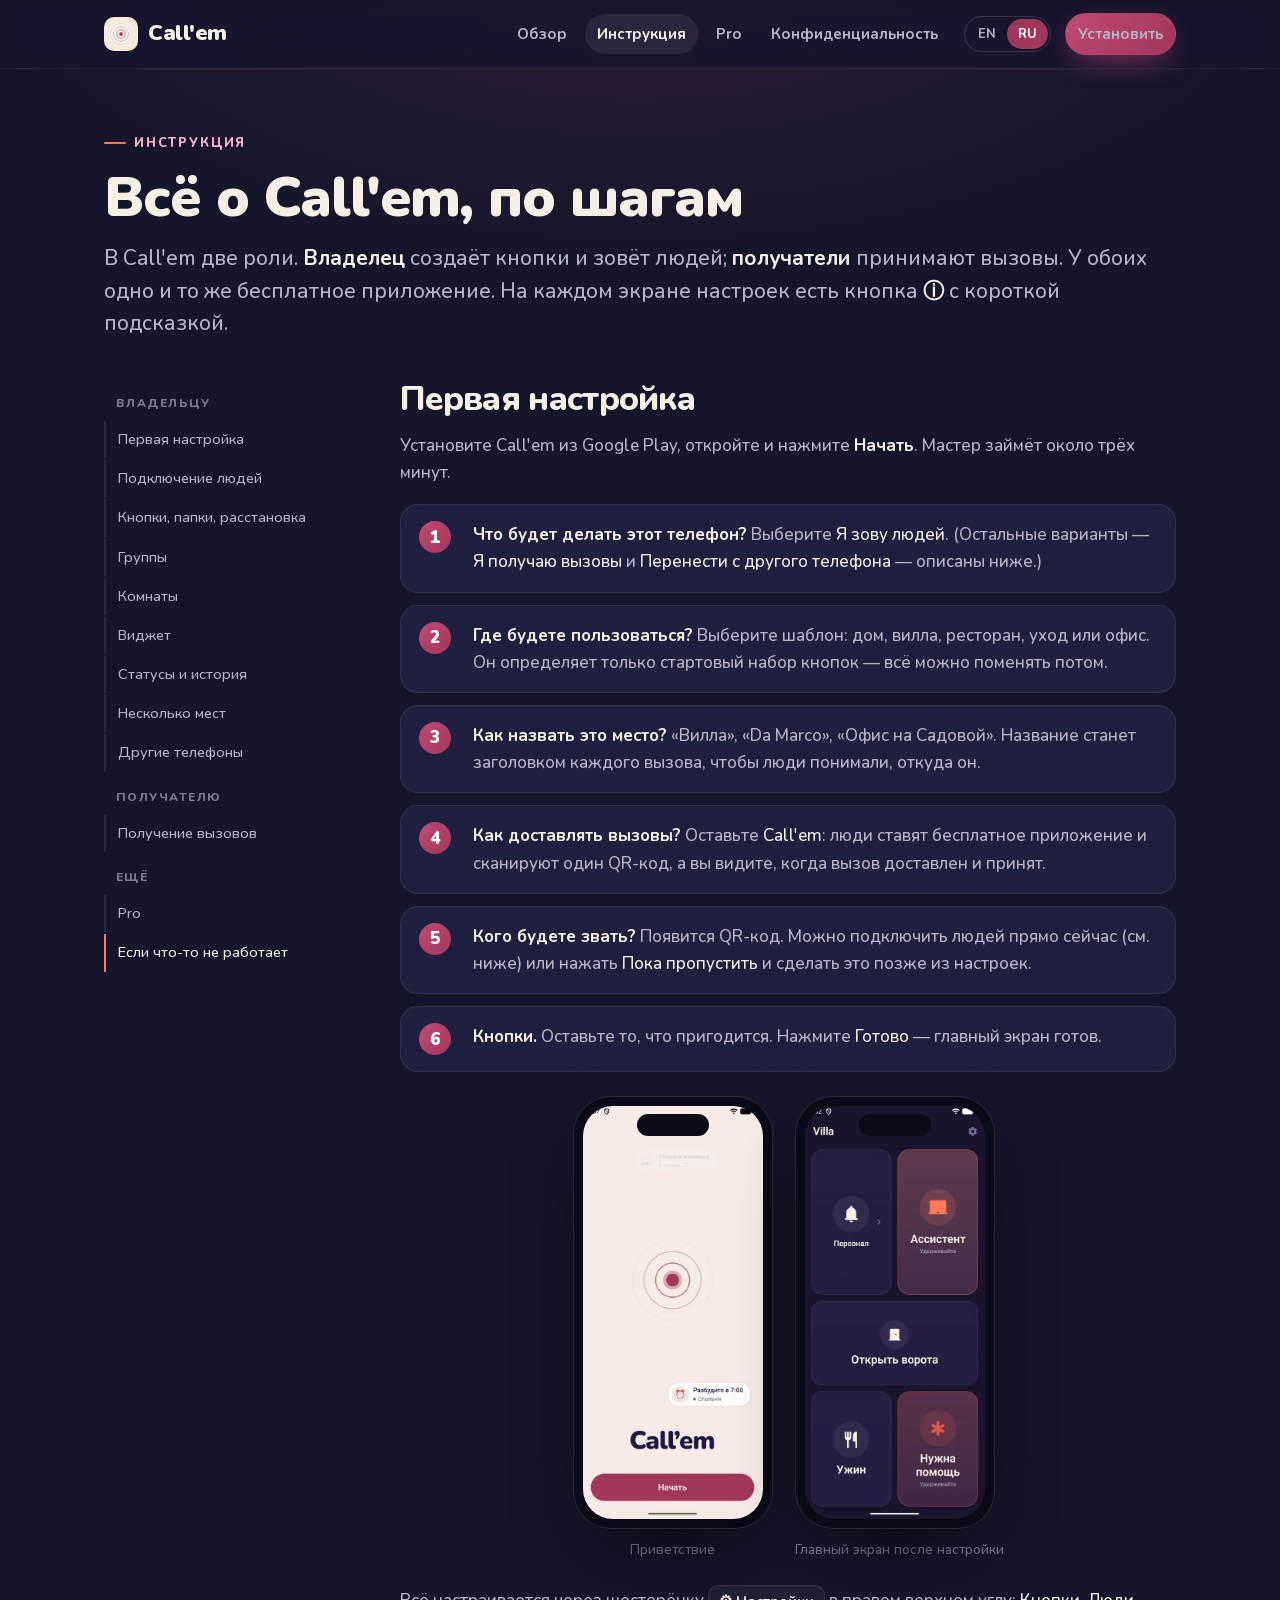
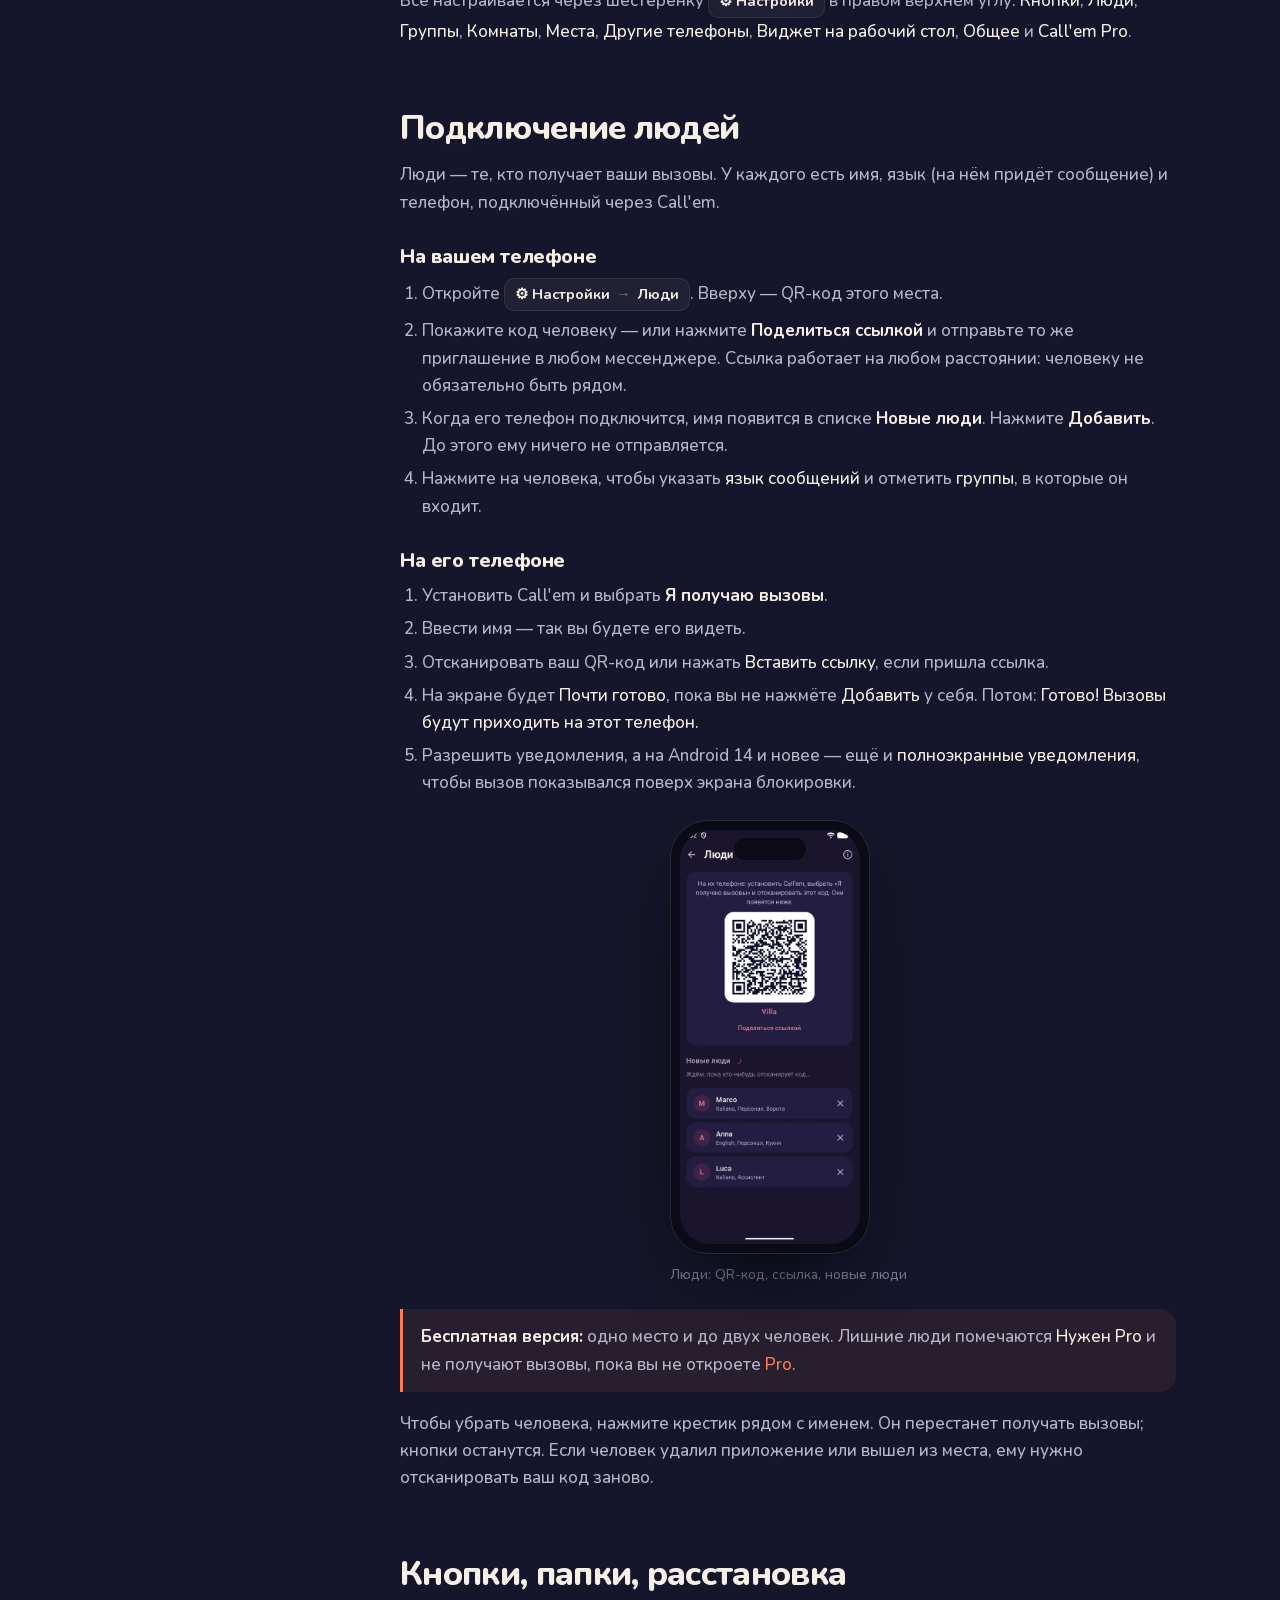
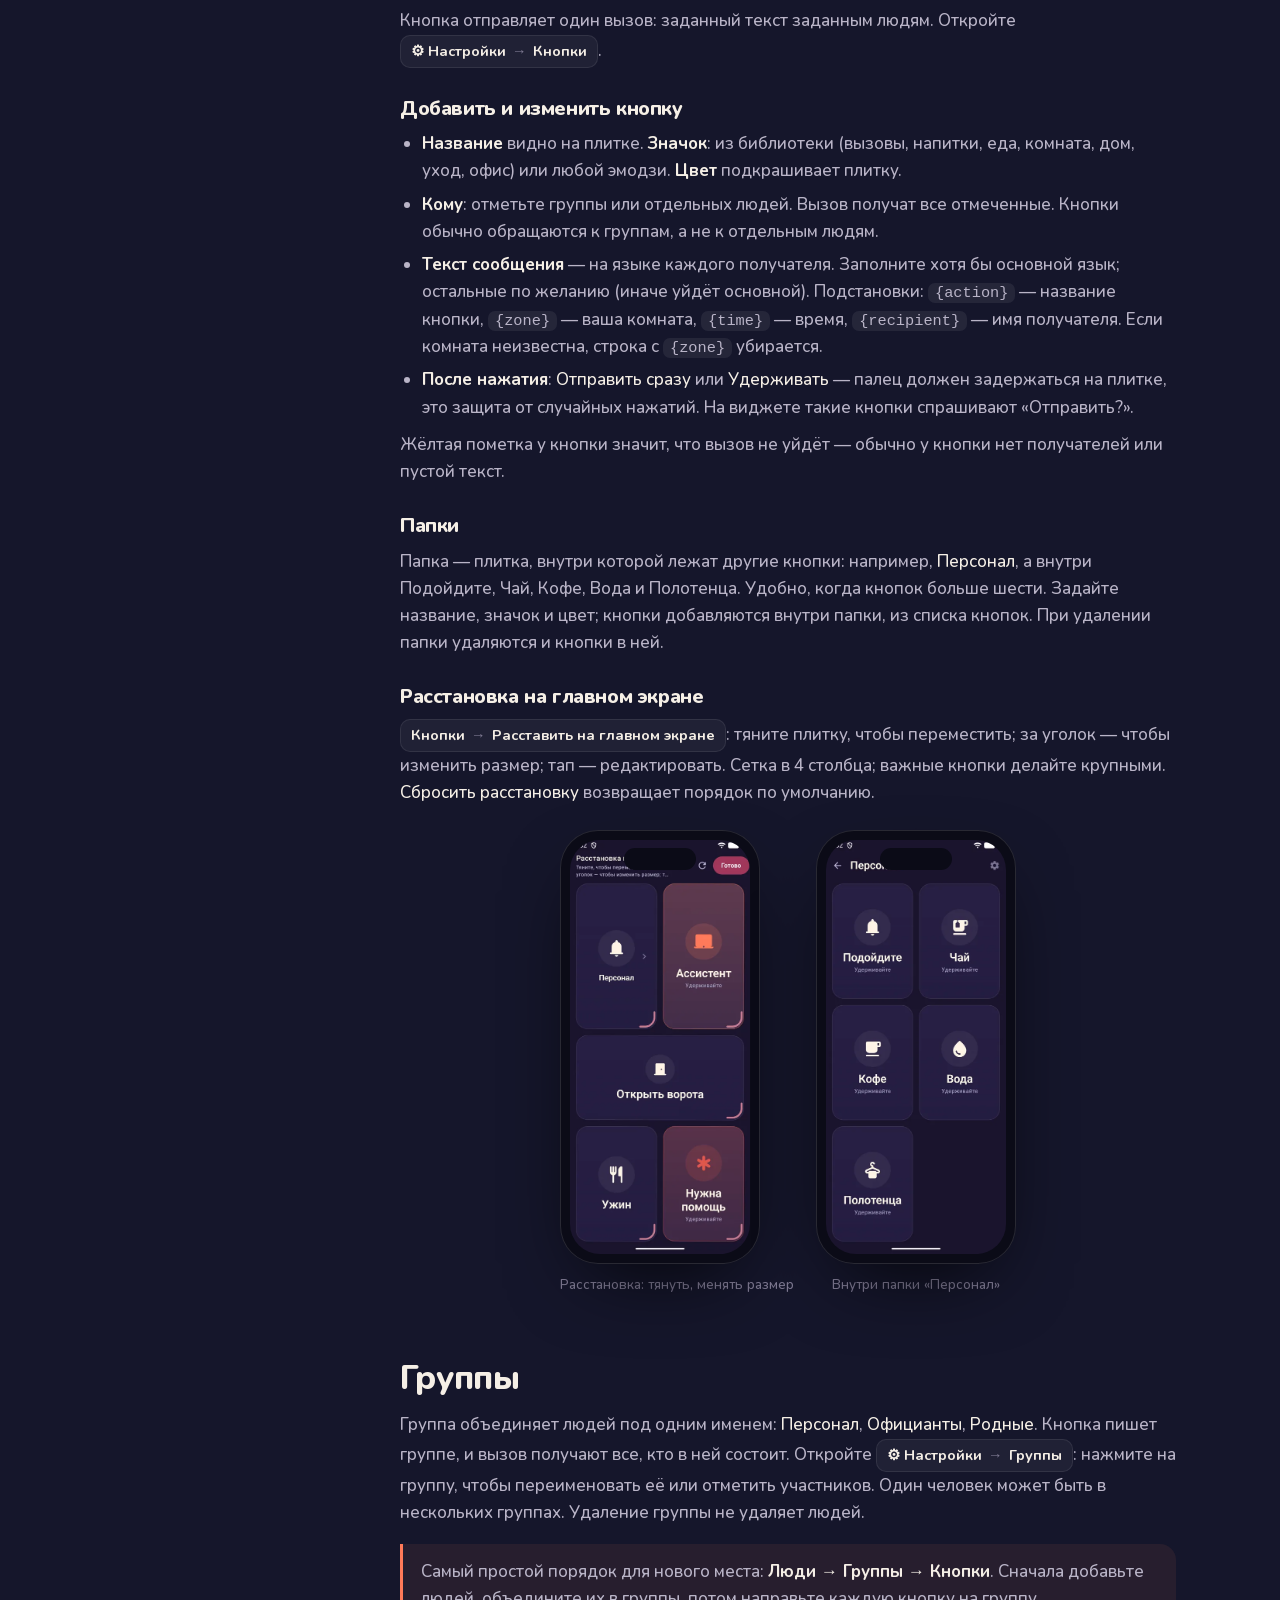
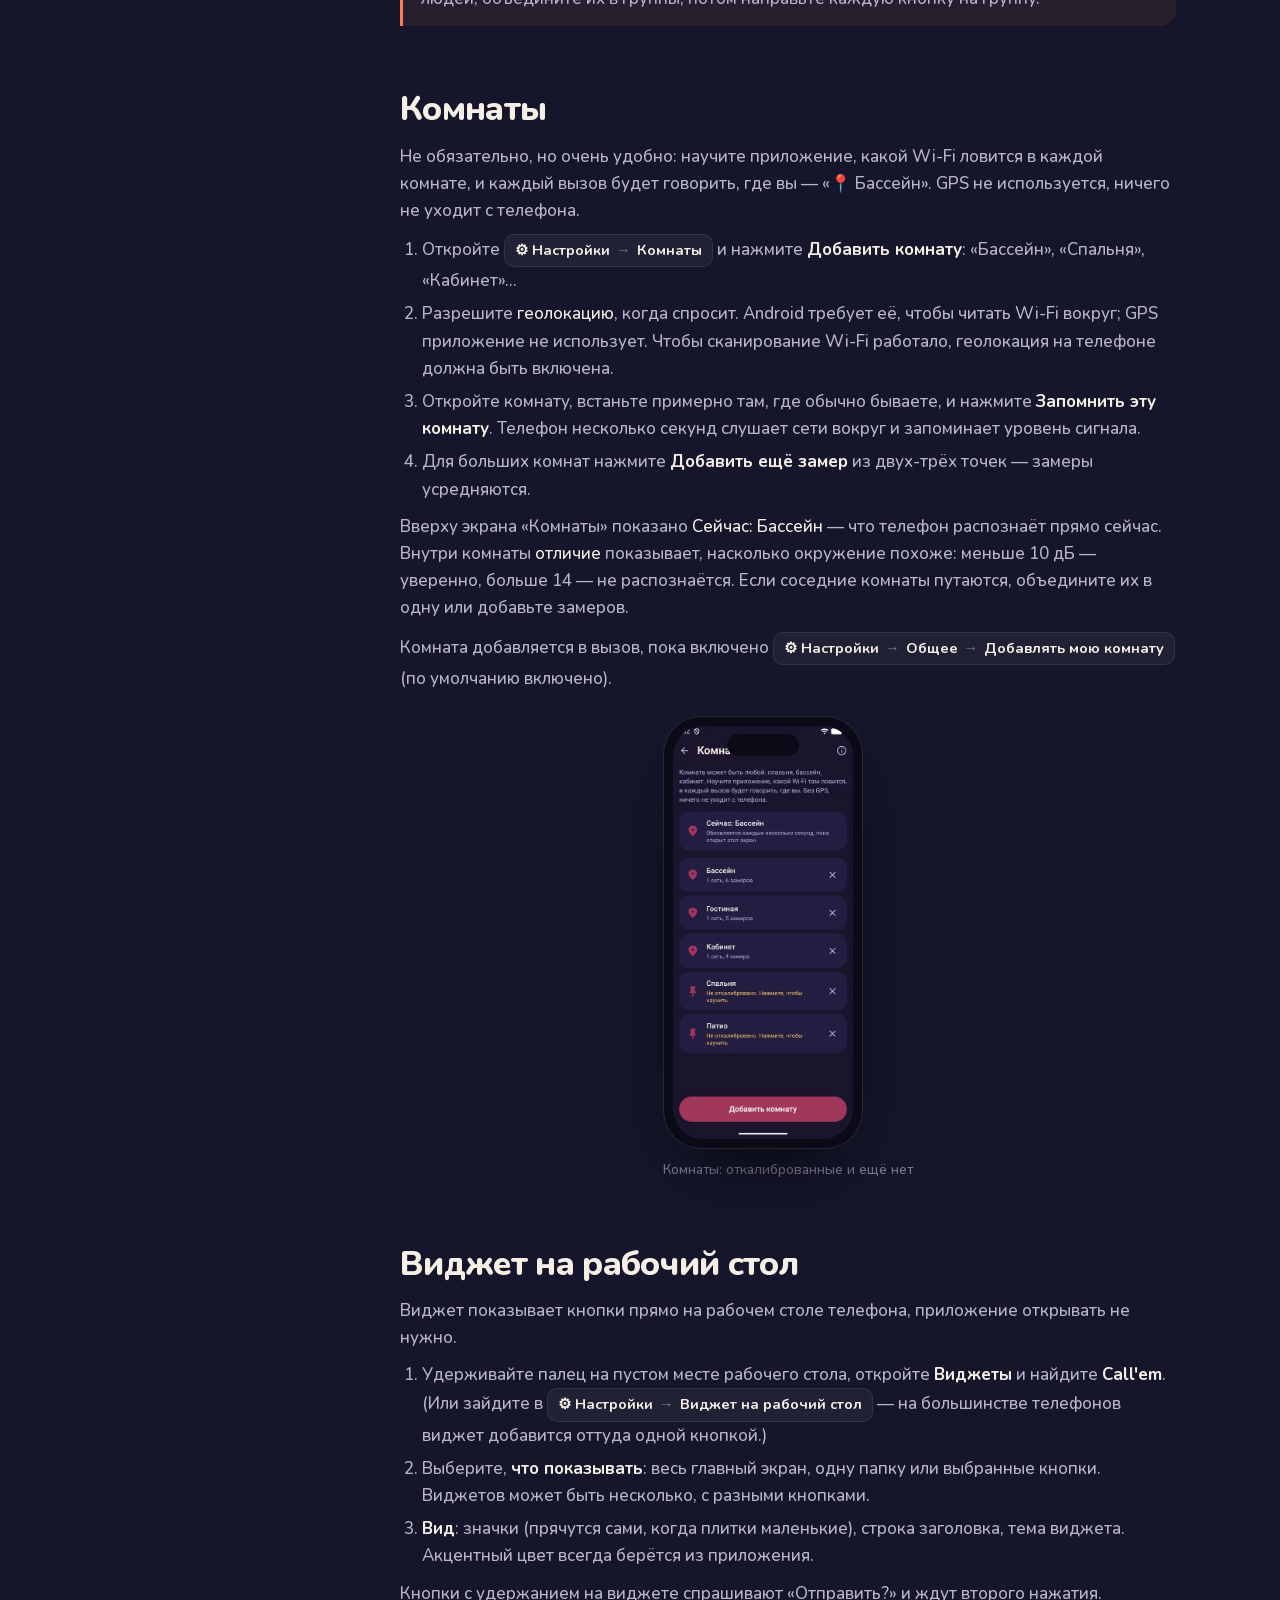
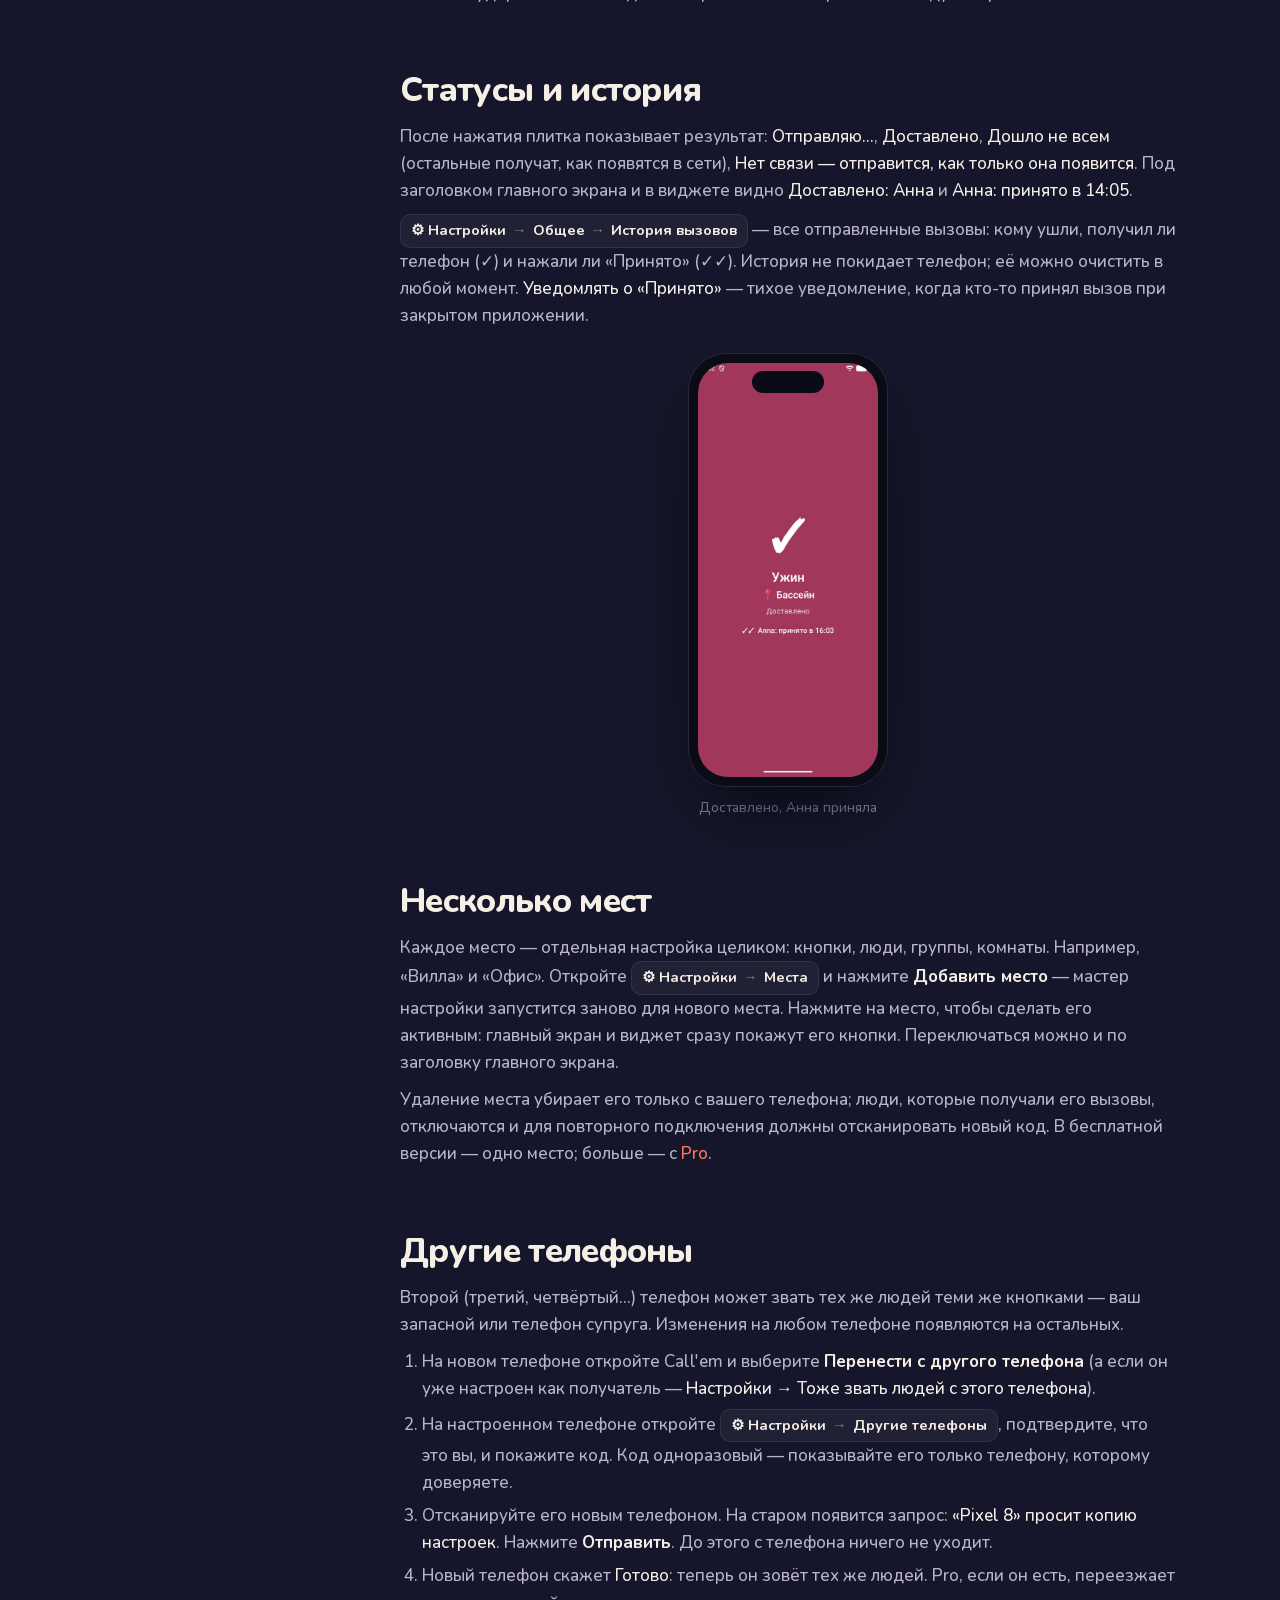
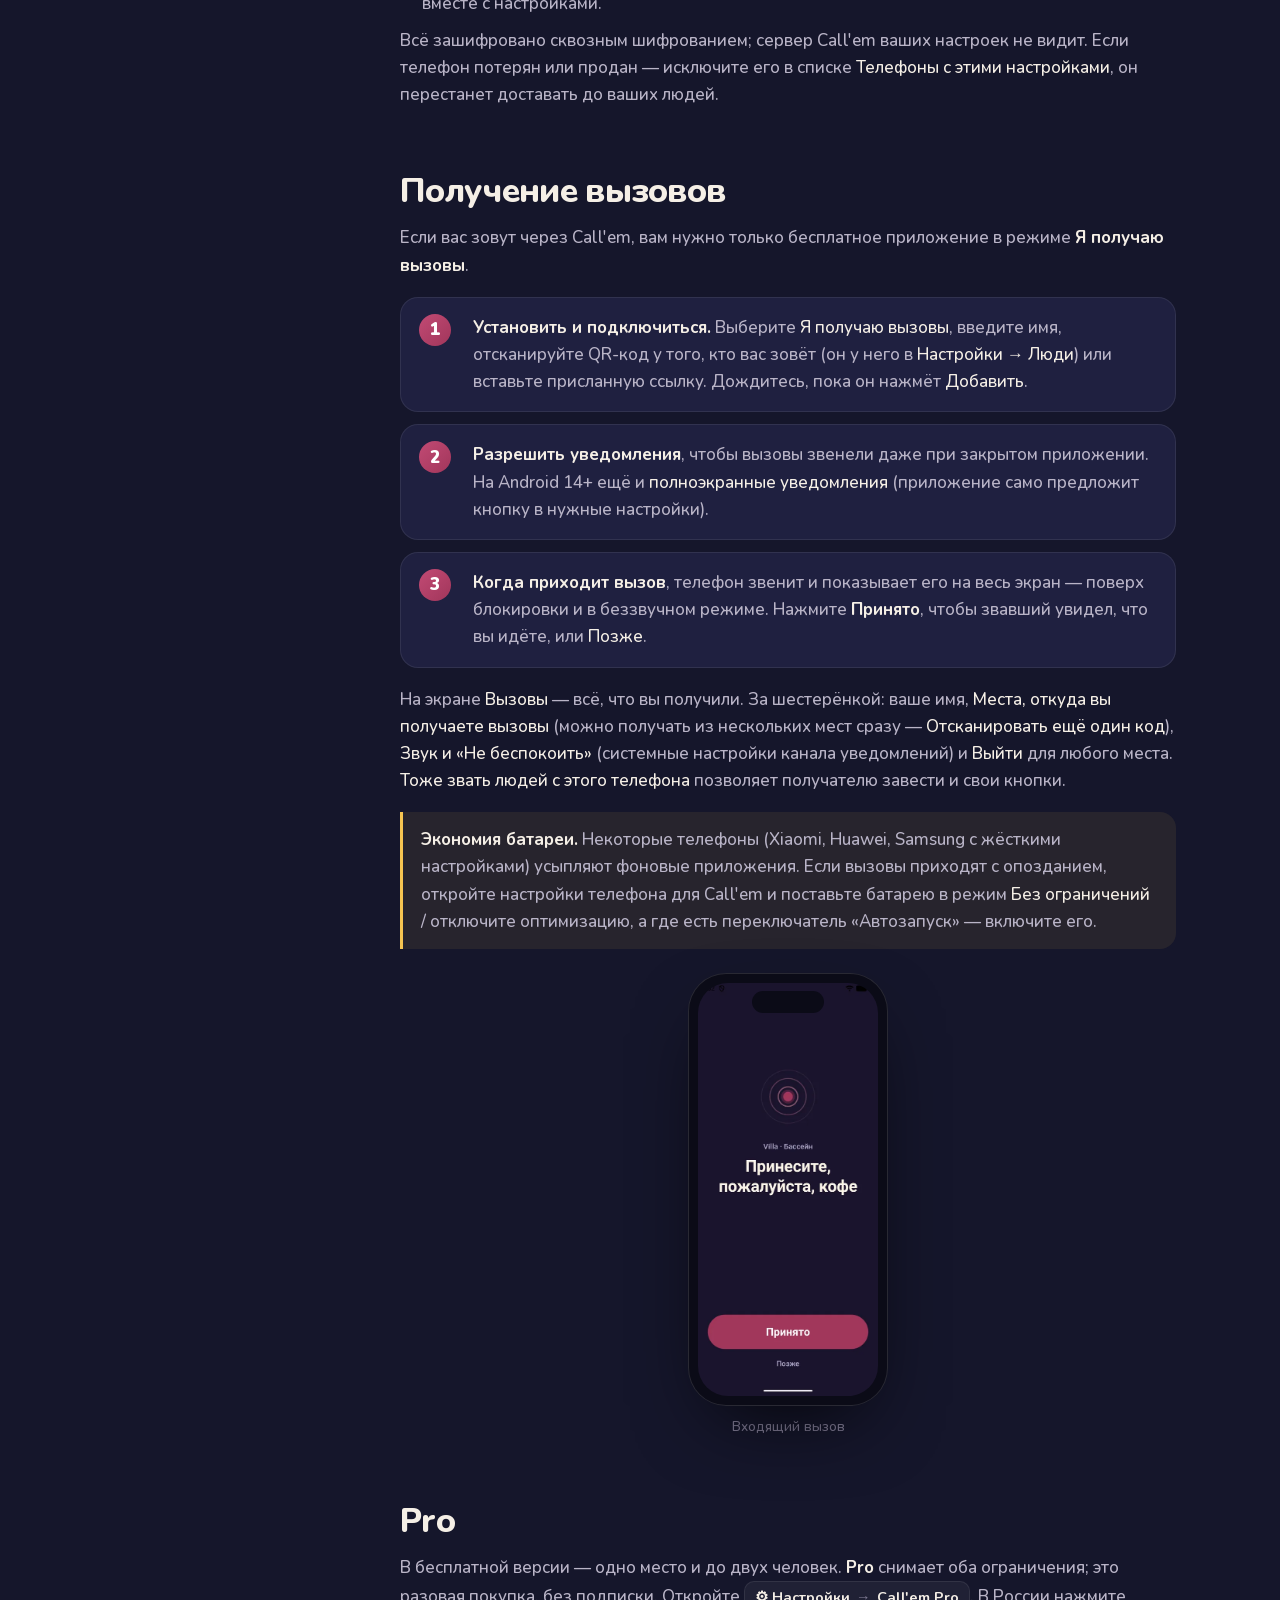
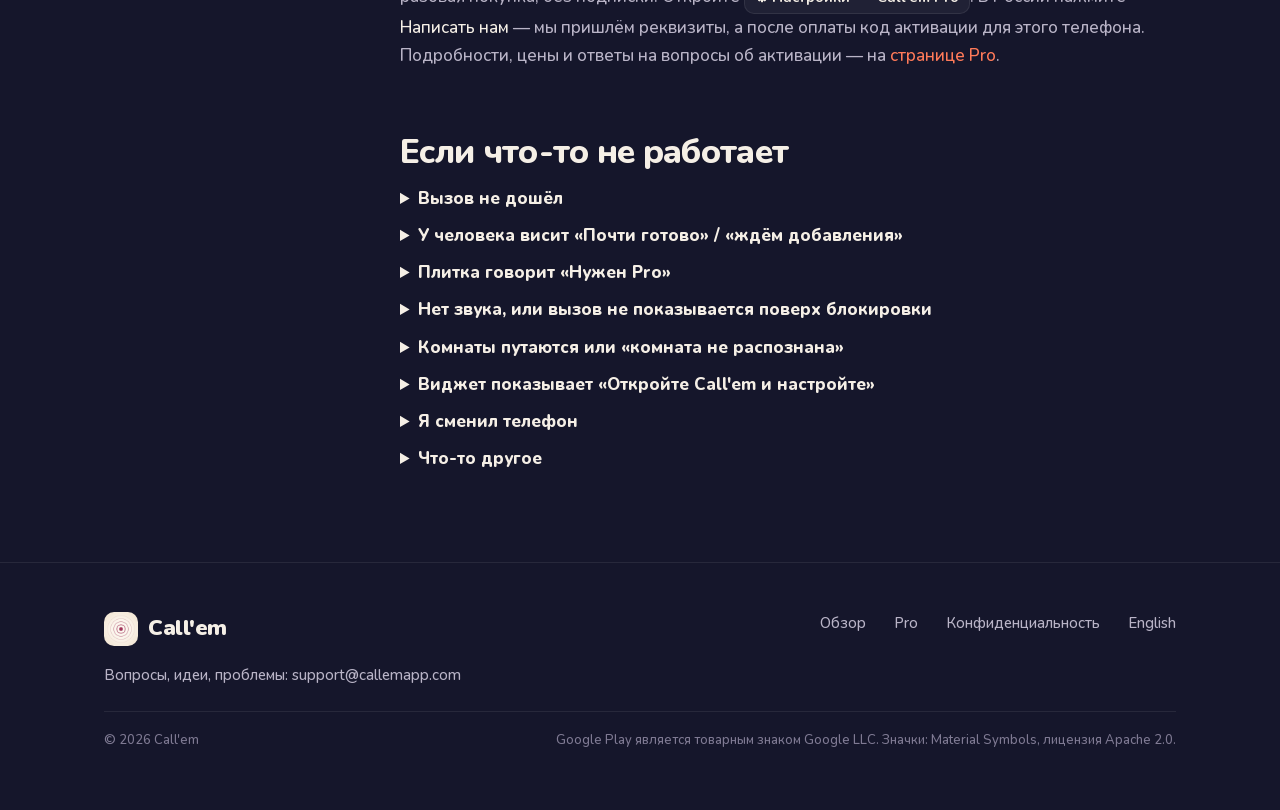
==== commit 96159e5c: "Animated arrange demo; no middle-dot separators; footer and hero notes restyled" ====
--- a/guide-ru.html
+++ b/guide-ru.html
@@ -215,7 +215,7 @@
       <a href="privacy-ru.html">Конфиденциальность</a>
       <a href="guide.html">English</a>
     </div>
-    <div class="copy">© 2026 Call'em · Google Play — товарный знак Google LLC · Значки: Material Symbols (Apache 2.0)</div>
+    <div class="f-bottom"><span>© 2026 Call'em</span><span>Google Play является товарным знаком Google LLC. Значки: Material Symbols, лицензия Apache 2.0.</span></div>
   </div>
 </footer>
 <script src="site.js"></script>
--- a/style.css
+++ b/style.css
@@ -110,7 +110,8 @@
 .hero h1 .grad { background: linear-gradient(90deg, var(--pink), var(--coral)); -webkit-background-clip: text; background-clip: text; color: transparent; }
 .hero .lead { margin-top: 22px; max-width: 540px; }
 .cta { display: flex; flex-wrap: wrap; gap: 14px; margin-top: 34px; align-items: center; }
-.cta .note { width: 100%; font-size: 14px; color: var(--dim); }
+.cta .note { width: 100%; display: flex; flex-wrap: wrap; gap: 6px 18px; font-size: 14px; color: var(--dim); }
+.cta .note span::before { content: "✓"; color: var(--ok); font-weight: 900; margin-right: 7px; }
 .blobs { position: absolute; inset: 0; z-index: -1; pointer-events: none; overflow: hidden; }
 .blob { position: absolute; border-radius: 50%; filter: blur(70px); opacity: .55; animation: drift 18s ease-in-out infinite alternate; }
 .blob.a { width: 520px; height: 520px; left: -160px; top: -120px; background: radial-gradient(circle, rgba(161,54,91,0.9), transparent 70%); }
@@ -193,6 +194,55 @@
   .anim .host .sent { opacity: 1; } .anim .host .sent .ok { opacity: 1; } .anim .recv .alert { opacity: 1; } .anim .recv .idle { opacity: 0; }
 }
 
+/* ---------- arrange demo (resize + move), 10 s loop ---------- */
+.arr .scr { padding-top: 42px; }
+.arr .title { font-size: 12px; }
+.donebtn { font-size: 10px; background: var(--wine); color: #fff; padding: 3px 10px; border-radius: 999px; font-weight: 800; }
+.board { position: relative; flex: 1; }
+.atile { position: absolute; border-radius: 14px; background: var(--card); border: 1px solid var(--line); display: flex; flex-direction: column; align-items: center; justify-content: center; gap: 5px; font-weight: 800; font-size: 11px; }
+.atile .ic { width: 30px; height: 30px; border-radius: 50%; background: rgba(255,255,255,0.08); display: grid; place-items: center; font-size: 15px; }
+.atile .hdl { position: absolute; right: 6px; bottom: 6px; width: 16px; height: 16px; border-right: 2.5px solid var(--pink); border-bottom: 2.5px solid var(--pink); border-radius: 0 0 9px 0; opacity: .85; }
+.atile.a { left: 0; top: 0; width: 48%; height: 30%; }
+.atile.b { left: 52%; top: 0; width: 48%; height: 30%; }
+.atile.c { left: 0; top: 34%; width: 48%; height: 30%; }
+.atile.d { left: 52%; top: 34%; width: 48%; height: 30%; }
+.afinger { position: absolute; width: 30px; height: 30px; margin: -15px 0 0 -15px; border-radius: 50%; background: rgba(255,255,255,0.9); box-shadow: 0 6px 18px rgba(0,0,0,0.4); opacity: 0; z-index: 5; left: 60%; top: 45%; }
+.veil { position: absolute; inset: -12px; background: #15162b; opacity: 0; z-index: 6; }
+.anim .atile.a { animation: arrA 10s infinite; }
+.anim .atile.b { animation: arrB 10s infinite; }
+.anim .atile.c { animation: arrC 10s infinite; }
+.anim .atile.d { animation: arrD 10s infinite; }
+.anim .afinger { animation: arrF 10s infinite; }
+.anim .veil { animation: arrV 10s infinite; }
+.anim .donebtn { animation: arrDone 10s infinite; }
+@keyframes arrA { 0%, 20% { width: 48%; } 32%, 100% { width: 100%; } }
+@keyframes arrB { 0%, 22% { left: 52%; top: 0; } 34%, 100% { left: 0; top: 34%; } }
+@keyframes arrC { 0%, 24% { left: 0; top: 34%; } 36%, 58% { left: 52%; top: 34%; } 67%, 100% { left: 0; top: 68%; } }
+@keyframes arrD {
+  0%, 24% { left: 52%; top: 34%; transform: none; box-shadow: none; }
+  36%, 52% { left: 0; top: 68%; transform: none; box-shadow: none; }
+  55% { left: 0; top: 68%; transform: scale(1.06); box-shadow: 0 14px 30px rgba(0,0,0,0.5); }
+  66% { left: 52%; top: 34%; transform: scale(1.06); box-shadow: 0 14px 30px rgba(0,0,0,0.5); }
+  70%, 100% { left: 52%; top: 34%; transform: none; box-shadow: none; }
+}
+@keyframes arrF {
+  0%, 10% { opacity: 0; left: 60%; top: 45%; transform: scale(1); }
+  16% { opacity: 1; left: 46%; top: 28%; }
+  19% { transform: scale(0.85); }
+  20% { left: 46%; top: 28%; }
+  32% { left: 96%; top: 28%; transform: scale(0.85); }
+  36% { opacity: 0; left: 96%; top: 28%; transform: scale(1); }
+  44% { opacity: 0; left: 24%; top: 83%; }
+  50% { opacity: 1; left: 24%; top: 83%; transform: scale(1); }
+  54% { transform: scale(0.85); }
+  55% { left: 24%; top: 83%; }
+  66% { left: 76%; top: 49%; transform: scale(0.85); }
+  70%, 100% { opacity: 0; left: 76%; top: 49%; transform: scale(1); }
+}
+@keyframes arrDone { 0%, 74% { transform: none; filter: none; } 78% { transform: scale(1.15); filter: brightness(1.35); } 82%, 100% { transform: none; filter: none; } }
+@keyframes arrV { 0%, 2% { opacity: 1; } 8%, 93% { opacity: 0; } 98%, 100% { opacity: 1; } }
+@media (prefers-reduced-motion: reduce) { .anim .board *, .anim .donebtn { animation: none !important; } .anim .atile.a { width: 100%; } .anim .atile.b { left: 0; top: 34%; } .anim .atile.c { left: 0; top: 68%; } }
+
 /* ---------- marquee ---------- */
 .marquee { overflow: hidden; padding: 10px 0 0; -webkit-mask-image: linear-gradient(90deg, transparent, #000 10%, #000 90%, transparent); mask-image: linear-gradient(90deg, transparent, #000 10%, #000 90%, transparent); }
 .marquee .track { display: flex; gap: 12px; width: max-content; animation: marquee 40s linear infinite; }
@@ -200,8 +250,7 @@
 @keyframes marquee { to { transform: translateX(-50%); } }
 .chip { display: inline-flex; align-items: center; gap: 10px; padding: 10px 16px 10px 12px; border-radius: 999px; background: var(--card); border: 1px solid var(--line); font-weight: 700; font-size: 14px; white-space: nowrap; }
 .chip em { font-style: normal; font-size: 18px; }
-.chip small { color: var(--dim); font-weight: 600; }
-.chip small::before { content: "·"; margin-right: 8px; }
+.chip small { color: var(--muted); font-weight: 700; font-size: 12px; background: rgba(255,255,255,0.07); padding: 2px 9px; border-radius: 999px; }
 @media (prefers-reduced-motion: reduce) { .marquee .track { animation: none; flex-wrap: wrap; width: auto; } }
 
 /* ---------- cards / grids ---------- */
@@ -268,7 +317,7 @@
 footer .cols { display: flex; flex-wrap: wrap; gap: 8px 28px; }
 footer a { color: var(--muted); }
 footer a:hover { color: var(--ink); }
-footer .copy { width: 100%; font-size: 13px; color: var(--dim); }
+footer .f-bottom { width: 100%; display: flex; flex-wrap: wrap; justify-content: space-between; gap: 6px 24px; font-size: 13px; color: var(--dim); padding-top: 18px; border-top: 1px solid var(--line); }
 
 /* ---------- reveal on scroll ---------- */
 .rv { opacity: 0; transform: translateY(26px); transition: opacity .7s cubic-bezier(.2,.7,.2,1), transform .7s cubic-bezier(.2,.7,.2,1); }
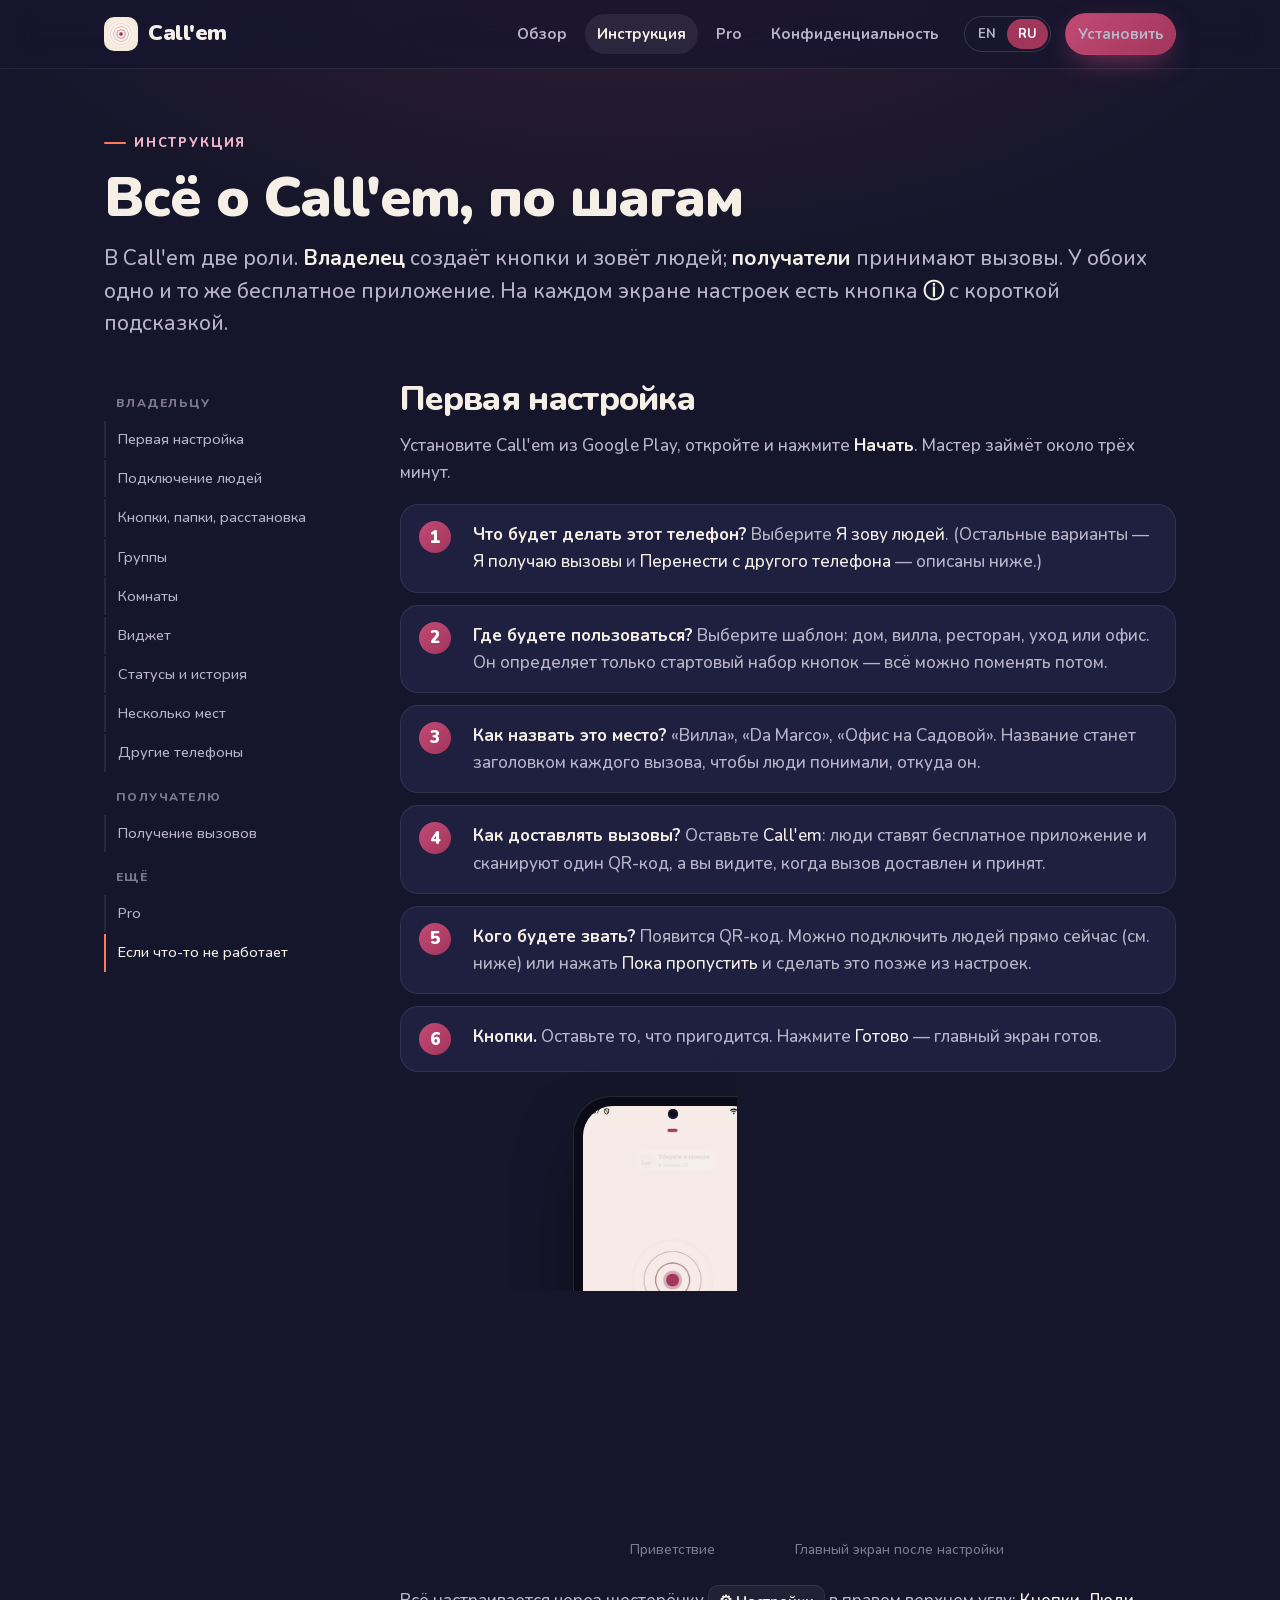
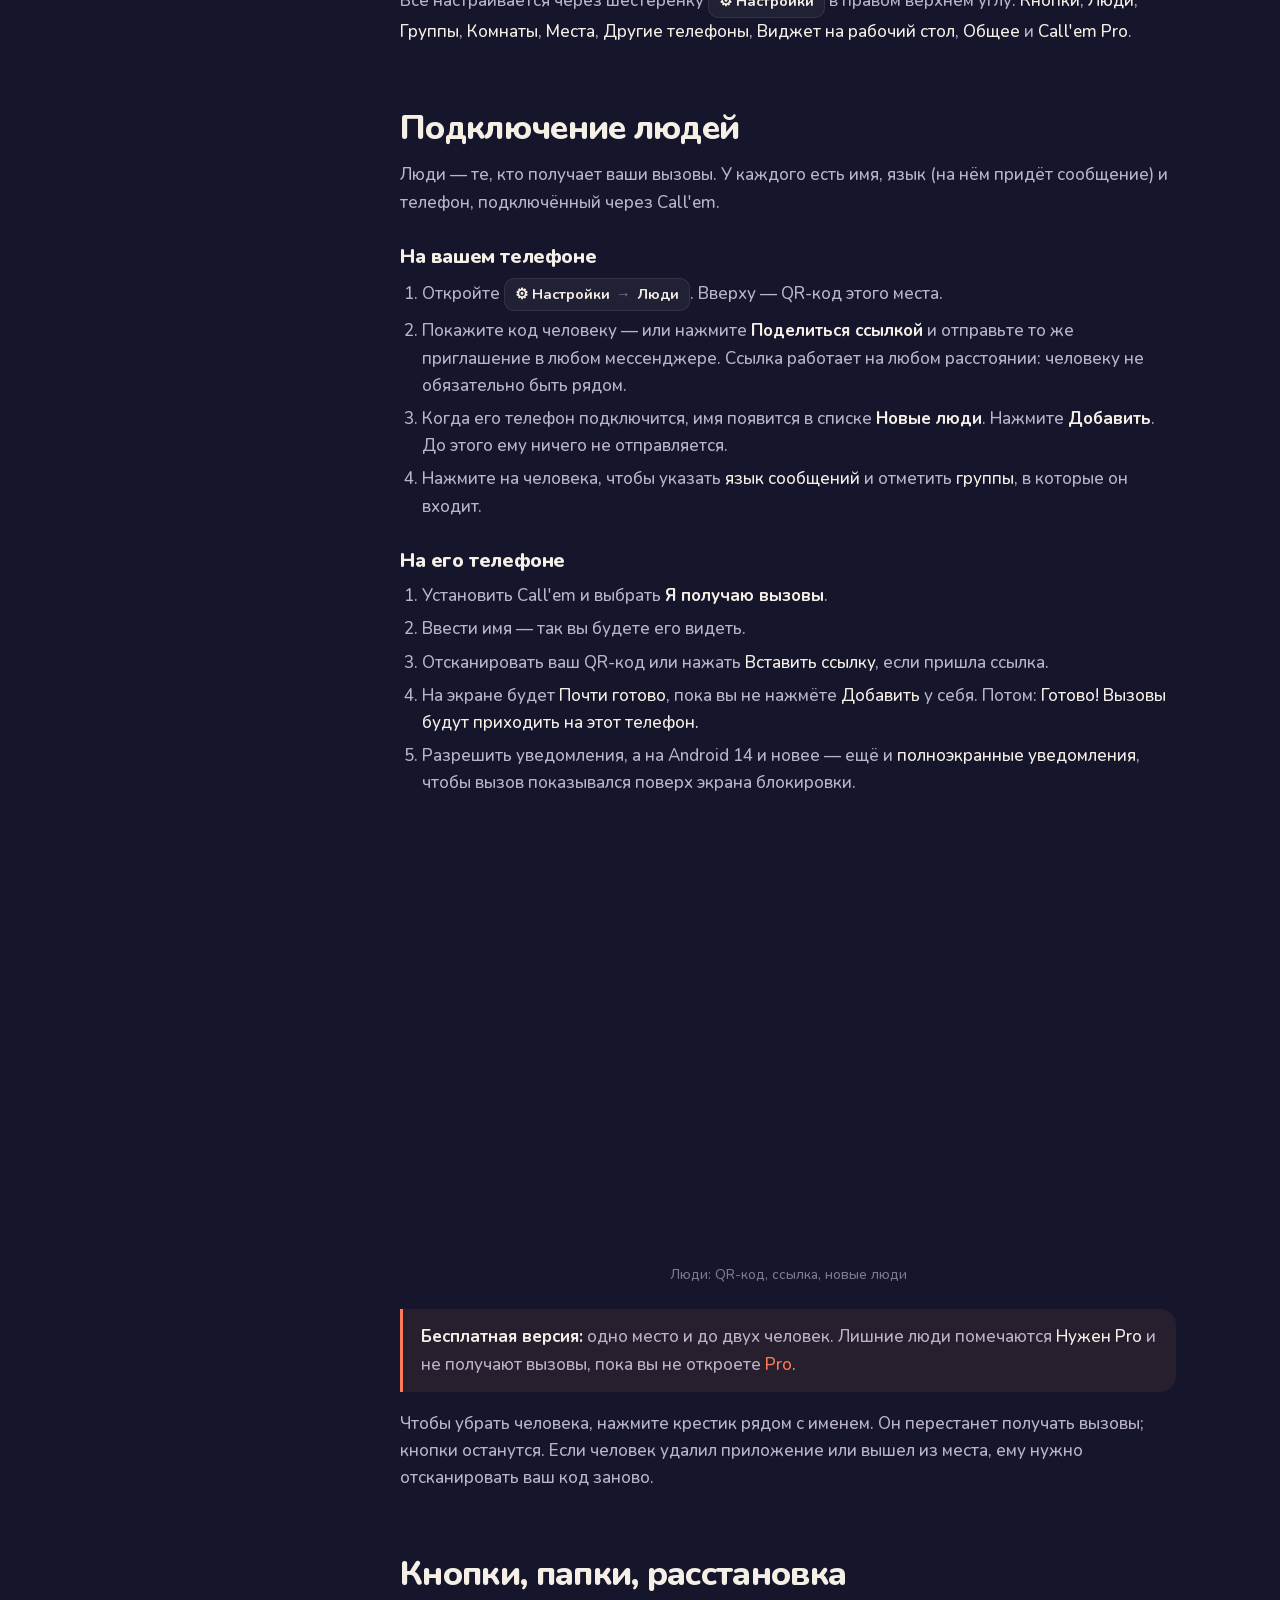
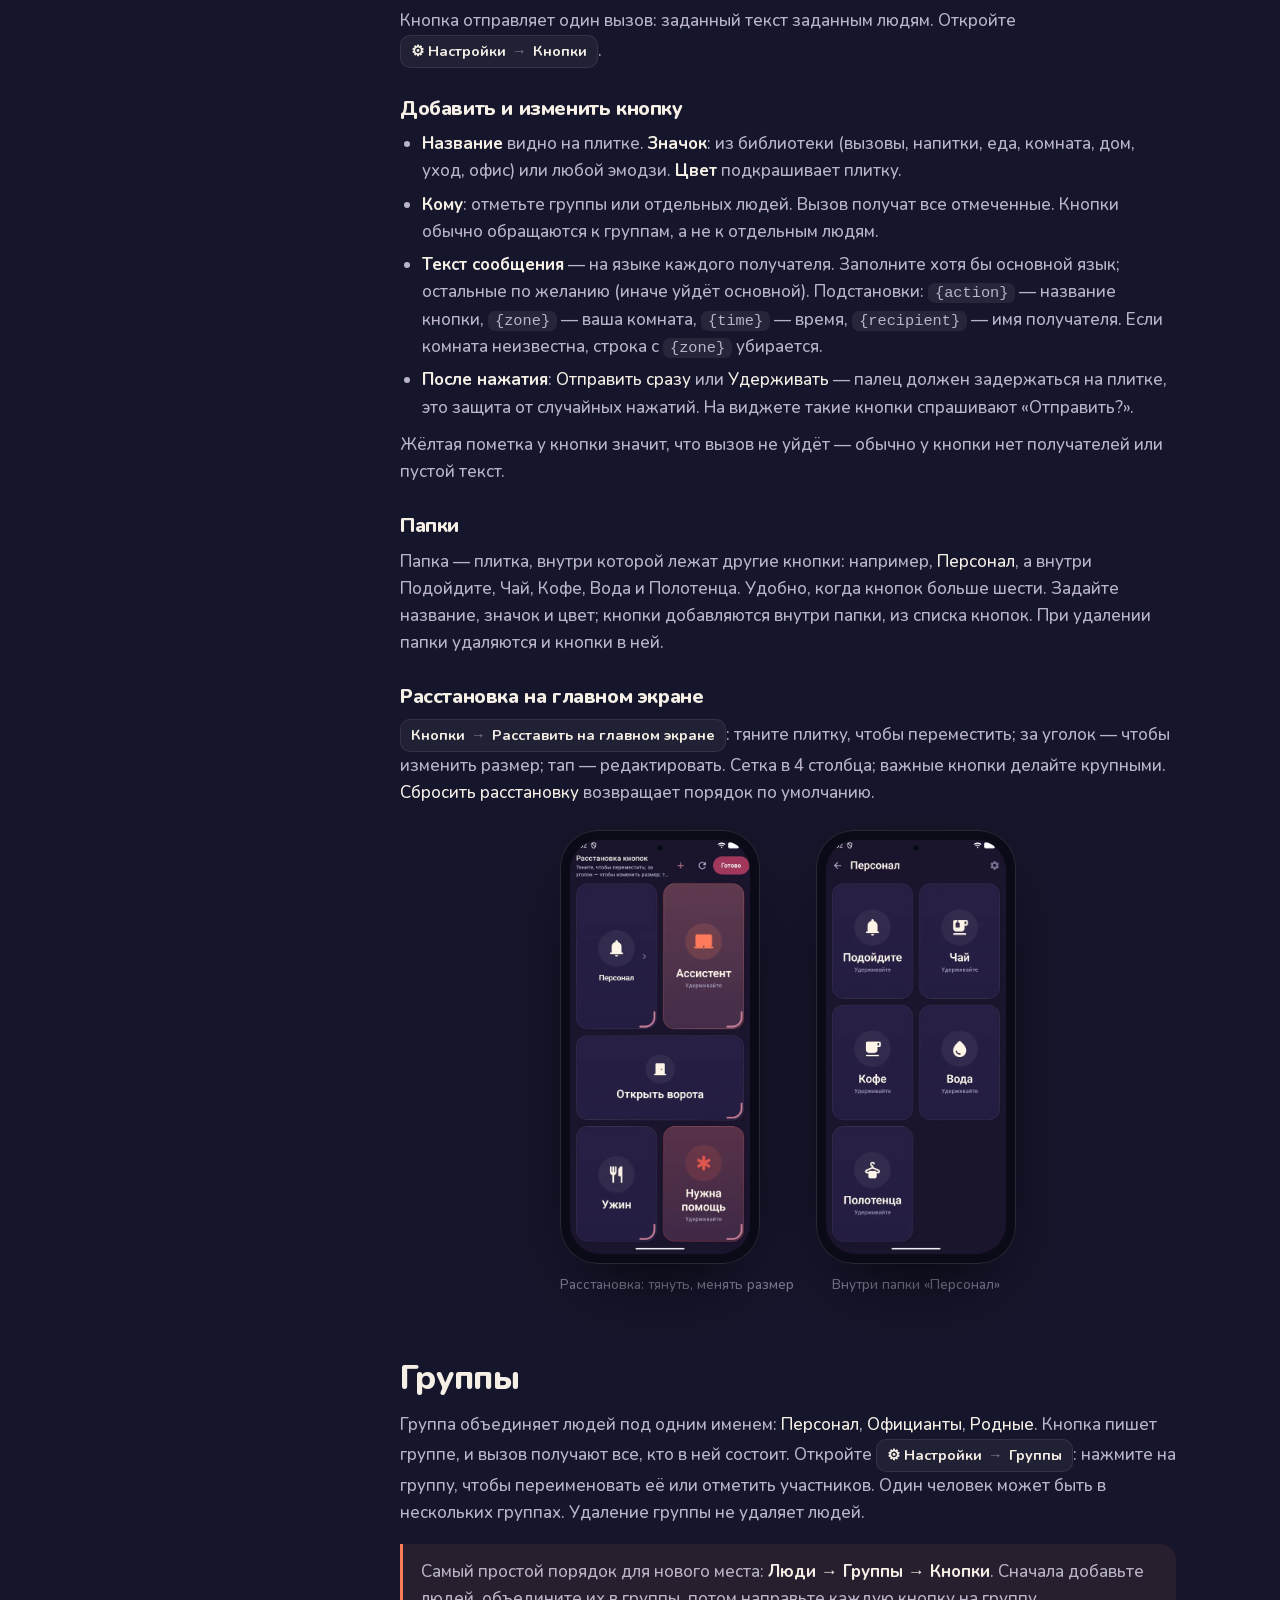
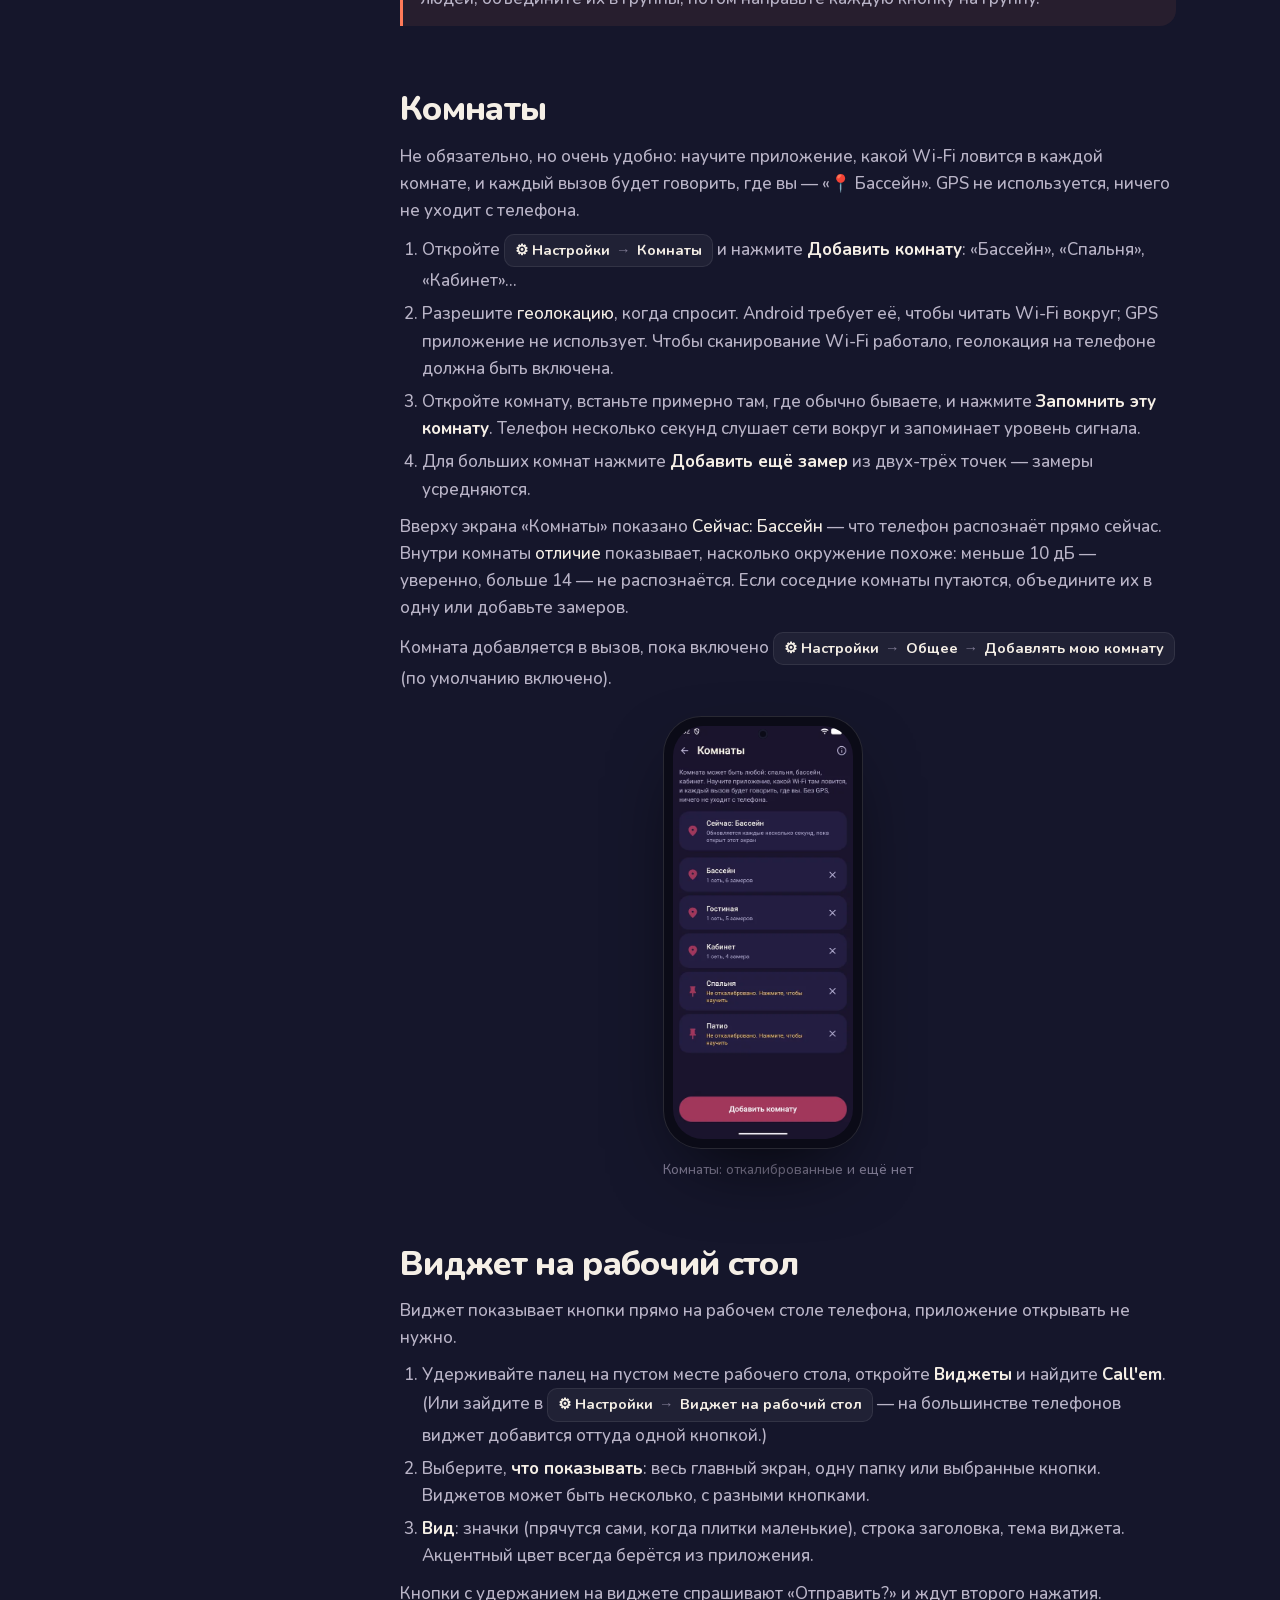
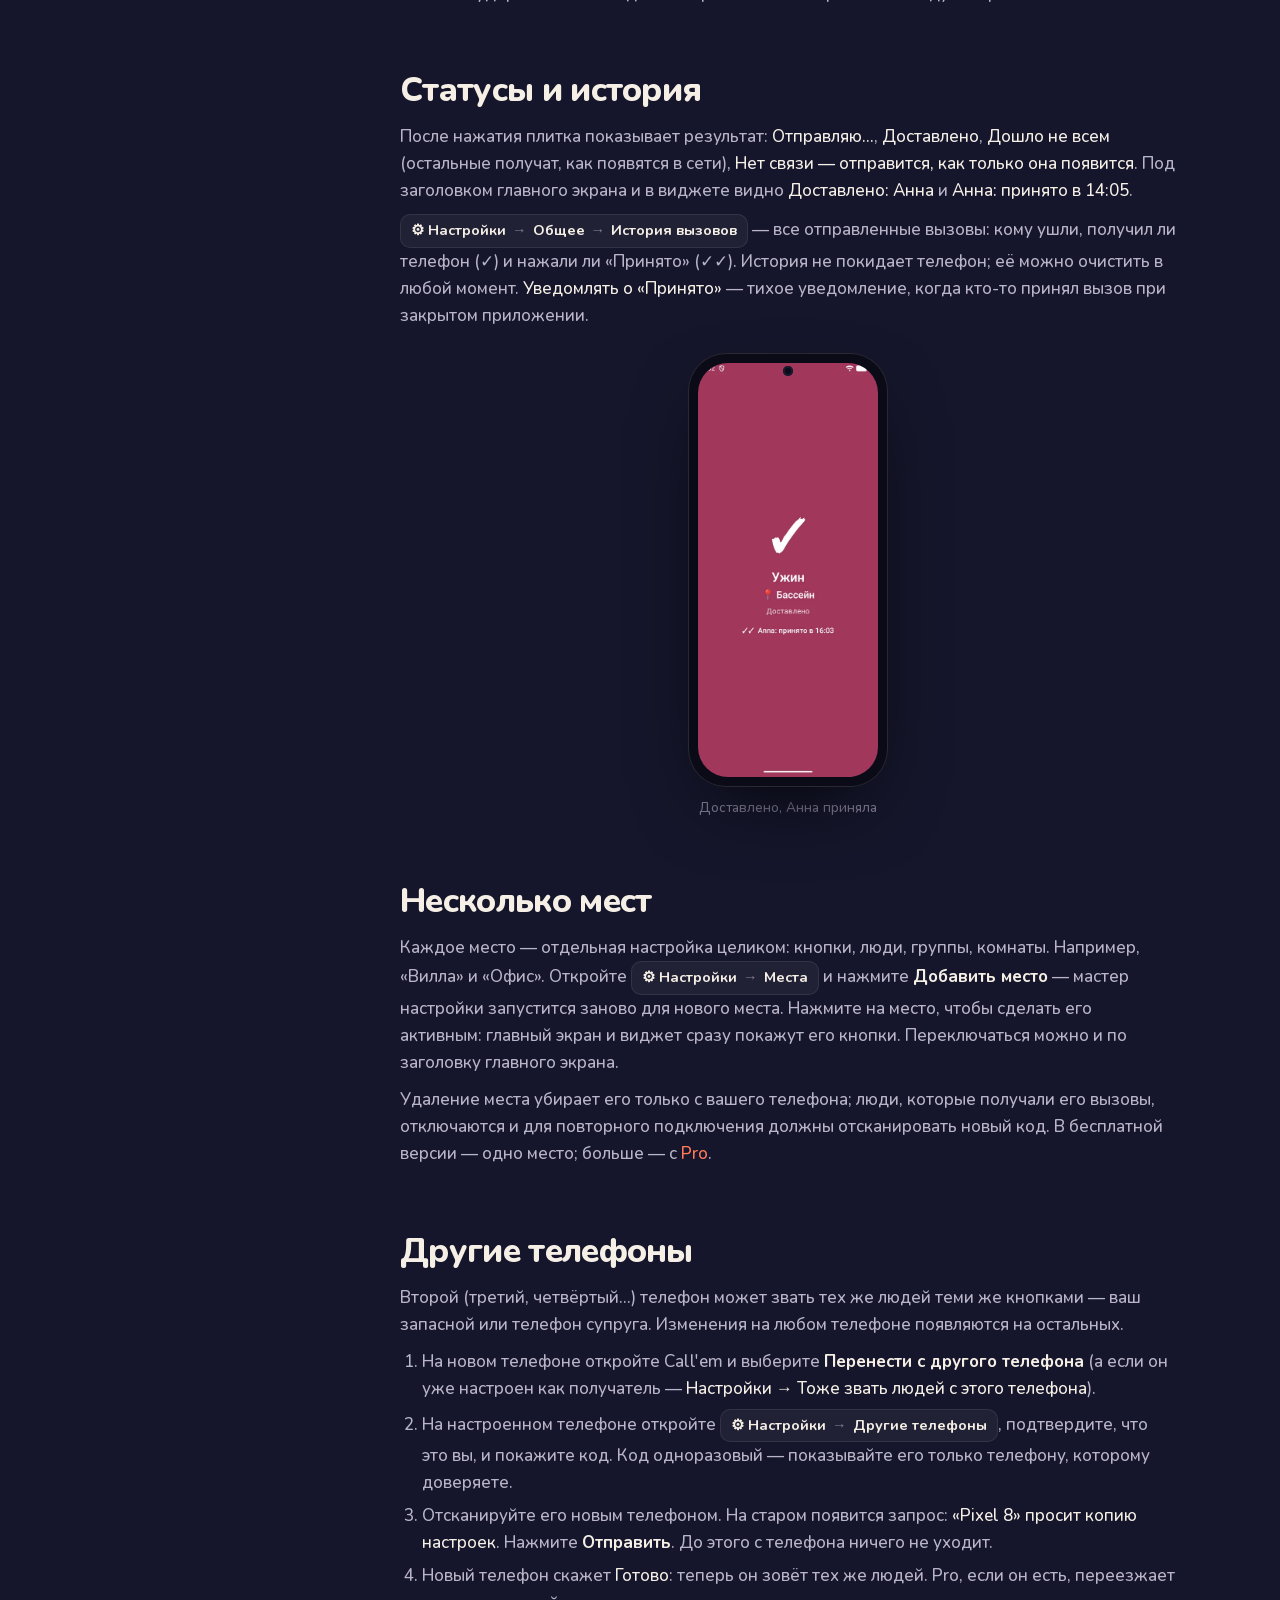
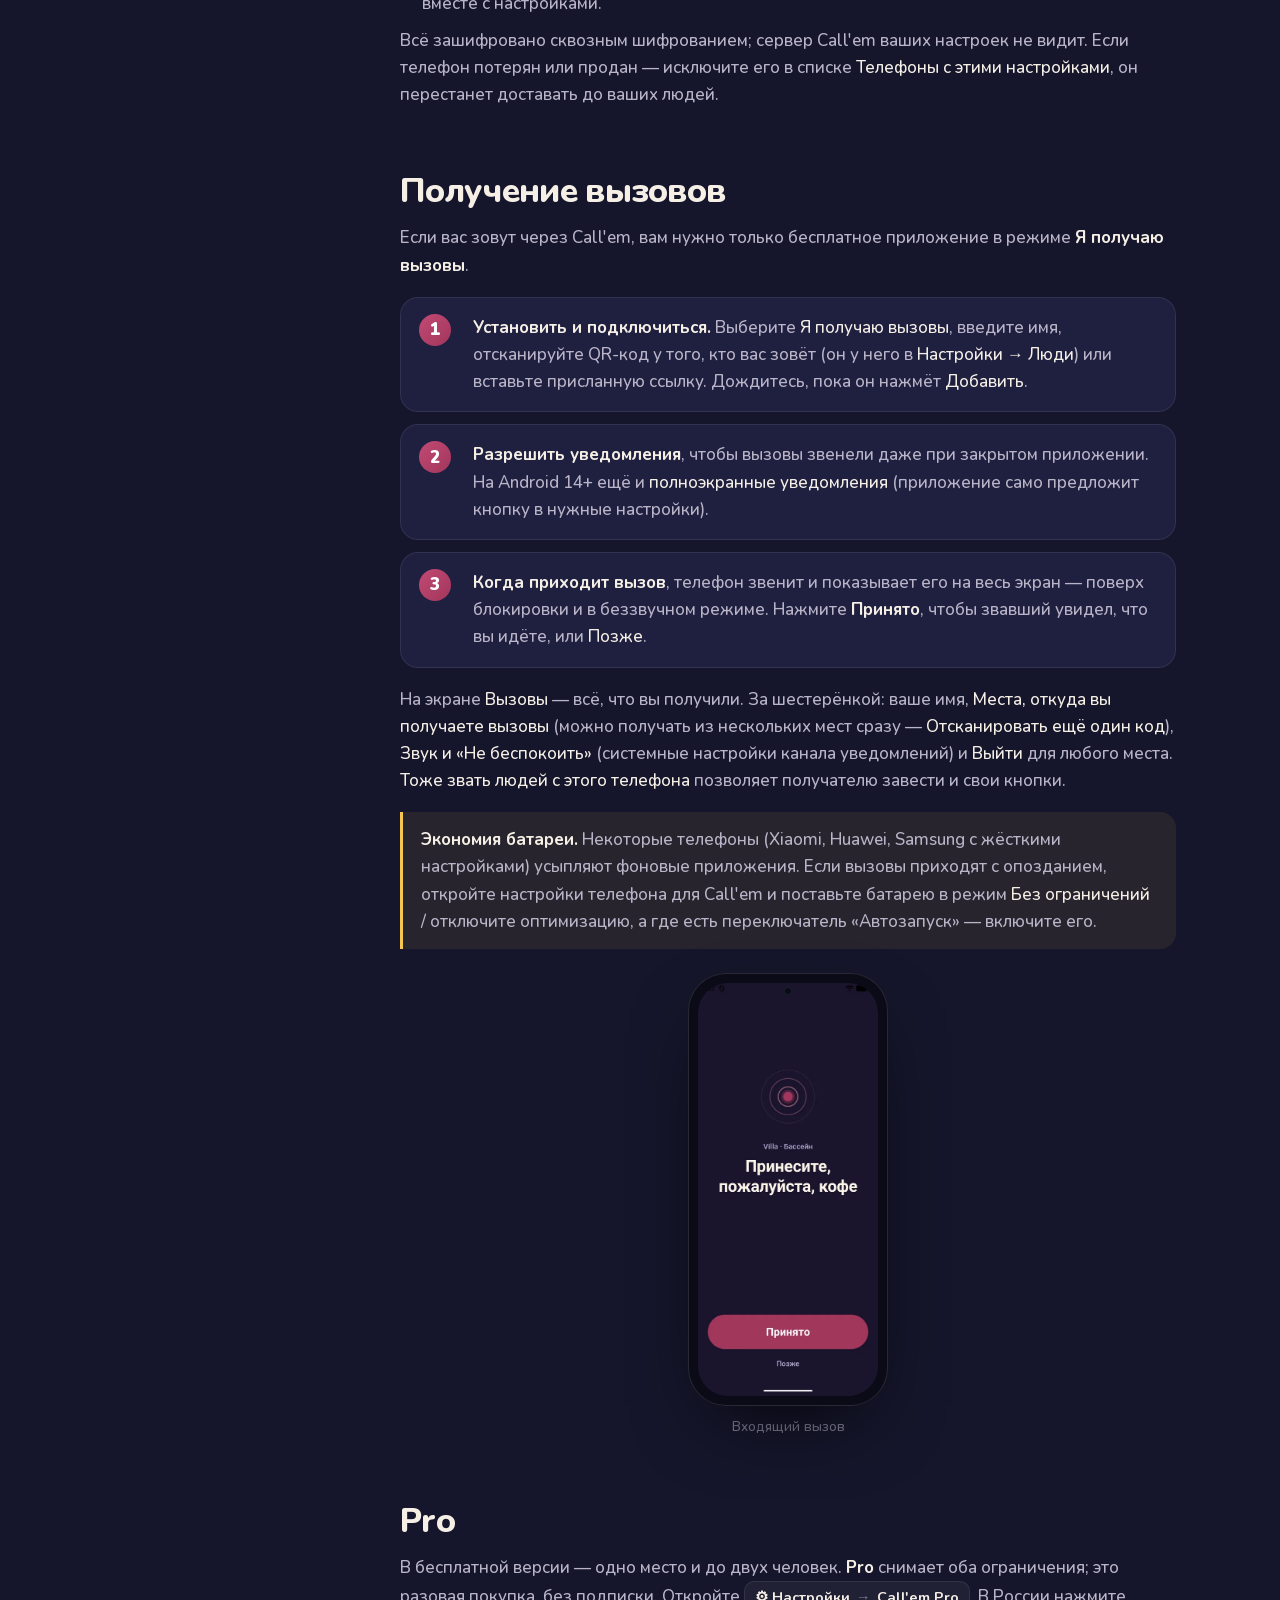
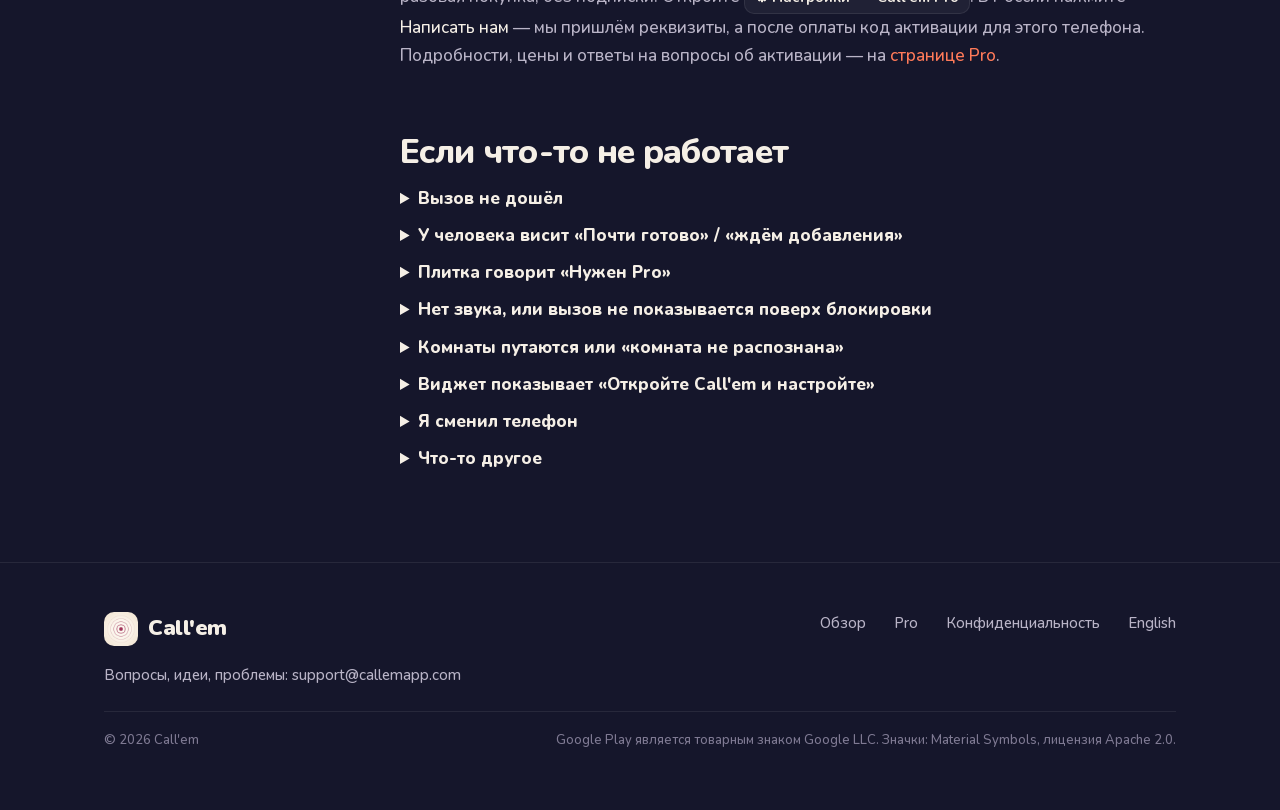
==== commit 57d797fb: "Gallery: every phone in the row is a live scene; arrange demo moved into the row; screenshot phones " ====
--- a/guide-ru.html
+++ b/guide-ru.html
@@ -5,13 +5,13 @@
 <meta name="viewport" content="width=device-width, initial-scale=1">
 <title>Инструкция Call'em — настройка, люди, кнопки, комнаты, виджет, решение проблем</title>
 <meta name="description" content="Пошаговая инструкция к Call'em: первая настройка, подключение людей, кнопки и папки, комнаты по Wi‑Fi, виджет на рабочий стол, несколько мест и телефонов, получение вызовов, Pro, решение проблем.">
-<link rel="canonical" href="https://callem-app.github.io/callem-site/guide-ru.html">
-<link rel="alternate" hreflang="en" href="https://callem-app.github.io/callem-site/guide.html">
-<link rel="alternate" hreflang="ru" href="https://callem-app.github.io/callem-site/guide-ru.html">
+<link rel="canonical" href="https://callemapp.com/guide-ru.html">
+<link rel="alternate" hreflang="en" href="https://callemapp.com/guide.html">
+<link rel="alternate" hreflang="ru" href="https://callemapp.com/guide-ru.html">
 <link rel="icon" href="img/icon-32.png" sizes="32x32">
 <link rel="apple-touch-icon" href="img/icon-180.png">
 <meta property="og:title" content="Инструкция Call'em">
-<meta property="og:image" content="https://callem-app.github.io/callem-site/img/og.png">
+<meta property="og:image" content="https://callemapp.com/img/og.png">
 <meta name="theme-color" content="#15162b">
 <link rel="stylesheet" href="style.css">
 </head>
@@ -71,8 +71,8 @@
           <li><div><b>Кнопки.</b> Оставьте то, что пригодится. Нажмите <em>Готово</em> — главный экран готов.</div></li>
         </ol>
         <div class="shots">
-          <figure><div class="phone light"><div class="screen"><img src="img/ru/welcome.webp" alt="Экран приветствия" loading="lazy"></div></div><figcaption>Приветствие</figcaption></figure>
-          <figure><div class="phone"><div class="screen"><img src="img/ru/home.webp" alt="Главный экран" loading="lazy"></div></div><figcaption>Главный экран после настройки</figcaption></figure>
+          <figure><div class="phone shot light"><div class="screen"><img src="img/ru/welcome.webp" alt="Экран приветствия" loading="lazy"></div></div><figcaption>Приветствие</figcaption></figure>
+          <figure><div class="phone shot"><div class="screen"><img src="img/ru/home.webp" alt="Главный экран" loading="lazy"></div></div><figcaption>Главный экран после настройки</figcaption></figure>
         </div>
         <p>Всё настраивается через шестерёнку <span class="path">⚙ Настройки</span> в правом верхнем углу: <em>Кнопки</em>, <em>Люди</em>, <em>Группы</em>, <em>Комнаты</em>, <em>Места</em>, <em>Другие телефоны</em>, <em>Виджет на рабочий стол</em>, <em>Общее</em> и <em>Call'em Pro</em>.</p>
 
@@ -94,7 +94,7 @@
           <li>Разрешить уведомления, а на Android 14 и новее — ещё и <em>полноэкранные уведомления</em>, чтобы вызов показывался поверх экрана блокировки.</li>
         </ol>
         <div class="shots">
-          <figure><div class="phone"><div class="screen"><img src="img/ru/people.webp" alt="Экран «Люди» с QR-кодом" loading="lazy"></div></div><figcaption>Люди: QR‑код, ссылка, новые люди</figcaption></figure>
+          <figure><div class="phone shot"><div class="screen"><img src="img/ru/people.webp" alt="Экран «Люди» с QR-кодом" loading="lazy"></div></div><figcaption>Люди: QR‑код, ссылка, новые люди</figcaption></figure>
         </div>
         <div class="tip"><p><b>Бесплатная версия:</b> одно место и до двух человек. Лишние люди помечаются <em>Нужен Pro</em> и не получают вызовы, пока вы не откроете <a href="pro-ru.html">Pro</a>.</p></div>
         <p>Чтобы убрать человека, нажмите крестик рядом с именем. Он перестанет получать вызовы; кнопки останутся. Если человек удалил приложение или вышел из места, ему нужно отсканировать ваш код заново.</p>
@@ -114,8 +114,8 @@
         <h3>Расстановка на главном экране</h3>
         <p><span class="path">Кнопки <i>→</i> Расставить на главном экране</span>: тяните плитку, чтобы переместить; за уголок — чтобы изменить размер; тап — редактировать. Сетка в 4 столбца; важные кнопки делайте крупными. <em>Сбросить расстановку</em> возвращает порядок по умолчанию.</p>
         <div class="shots">
-          <figure><div class="phone"><div class="screen"><img src="img/ru/arrange.webp" alt="Расстановка кнопок" loading="lazy"></div></div><figcaption>Расстановка: тянуть, менять размер</figcaption></figure>
-          <figure><div class="phone"><div class="screen"><img src="img/ru/folder.webp" alt="Папка «Персонал»" loading="lazy"></div></div><figcaption>Внутри папки «Персонал»</figcaption></figure>
+          <figure><div class="phone shot"><div class="screen"><img src="img/ru/arrange.webp" alt="Расстановка кнопок" loading="lazy"></div></div><figcaption>Расстановка: тянуть, менять размер</figcaption></figure>
+          <figure><div class="phone shot"><div class="screen"><img src="img/ru/folder.webp" alt="Папка «Персонал»" loading="lazy"></div></div><figcaption>Внутри папки «Персонал»</figcaption></figure>
         </div>
 
         <h2 id="groups">Группы</h2>
@@ -133,7 +133,7 @@
         <p>Вверху экрана «Комнаты» показано <em>Сейчас: Бассейн</em> — что телефон распознаёт прямо сейчас. Внутри комнаты <em>отличие</em> показывает, насколько окружение похоже: меньше 10 дБ — уверенно, больше 14 — не распознаётся. Если соседние комнаты путаются, объедините их в одну или добавьте замеров.</p>
         <p>Комната добавляется в вызов, пока включено <span class="path">⚙ Настройки <i>→</i> Общее <i>→</i> Добавлять мою комнату</span> (по умолчанию включено).</p>
         <div class="shots">
-          <figure><div class="phone"><div class="screen"><img src="img/ru/rooms.webp" alt="Экран «Комнаты»" loading="lazy"></div></div><figcaption>Комнаты: откалиброванные и ещё нет</figcaption></figure>
+          <figure><div class="phone shot"><div class="screen"><img src="img/ru/rooms.webp" alt="Экран «Комнаты»" loading="lazy"></div></div><figcaption>Комнаты: откалиброванные и ещё нет</figcaption></figure>
         </div>
 
         <h2 id="widget">Виджет на рабочий стол</h2>
@@ -149,7 +149,7 @@
         <p>После нажатия плитка показывает результат: <em>Отправляю…</em>, <em>Доставлено</em>, <em>Дошло не всем</em> (остальные получат, как появятся в сети), <em>Нет связи — отправится, как только она появится</em>. Под заголовком главного экрана и в виджете видно <em>Доставлено: Анна</em> и <em>Анна: принято в 14:05</em>.</p>
         <p><span class="path">⚙ Настройки <i>→</i> Общее <i>→</i> История вызовов</span> — все отправленные вызовы: кому ушли, получил ли телефон (✓) и нажали ли «Принято» (✓✓). История не покидает телефон; её можно очистить в любой момент. <em>Уведомлять о «Принято»</em> — тихое уведомление, когда кто‑то принял вызов при закрытом приложении.</p>
         <div class="shots">
-          <figure><div class="phone"><div class="screen"><img src="img/ru/sent.webp" alt="Экран отправки: доставлено, принято" loading="lazy"></div></div><figcaption>Доставлено, Анна приняла</figcaption></figure>
+          <figure><div class="phone shot"><div class="screen"><img src="img/ru/sent.webp" alt="Экран отправки: доставлено, принято" loading="lazy"></div></div><figcaption>Доставлено, Анна приняла</figcaption></figure>
         </div>
 
         <h2 id="places">Несколько мест</h2>
@@ -176,7 +176,7 @@
         <p>На экране <em>Вызовы</em> — всё, что вы получили. За шестерёнкой: ваше имя, <em>Места, откуда вы получаете вызовы</em> (можно получать из нескольких мест сразу — <em>Отсканировать ещё один код</em>), <em>Звук и «Не беспокоить»</em> (системные настройки канала уведомлений) и <em>Выйти</em> для любого места. <em>Тоже звать людей с этого телефона</em> позволяет получателю завести и свои кнопки.</p>
         <div class="tip warn"><p><b>Экономия батареи.</b> Некоторые телефоны (Xiaomi, Huawei, Samsung с жёсткими настройками) усыпляют фоновые приложения. Если вызовы приходят с опозданием, откройте настройки телефона для Call'em и поставьте батарею в режим <em>Без ограничений</em> / отключите оптимизацию, а где есть переключатель «Автозапуск» — включите его.</p></div>
         <div class="shots">
-          <figure><div class="phone"><div class="screen"><img src="img/ru/incoming.webp" alt="Входящий вызов" loading="lazy"></div></div><figcaption>Входящий вызов</figcaption></figure>
+          <figure><div class="phone shot"><div class="screen"><img src="img/ru/incoming.webp" alt="Входящий вызов" loading="lazy"></div></div><figcaption>Входящий вызов</figcaption></figure>
         </div>
 
         <h2 id="pro">Pro</h2>
--- a/style.css
+++ b/style.css
@@ -127,6 +127,8 @@
   flex: none;
 }
 .phone::before { content: ""; position: absolute; top: 18px; left: 50%; transform: translateX(-50%); width: 72px; height: 22px; border-radius: 12px; background: #0b0b17; z-index: 3; }
+/* real screenshots carry their own status bar: shrink the island to a camera dot that sits inside it */
+.phone.shot::before { top: 13px; width: 10px; height: 10px; border-radius: 50%; box-shadow: inset 0 0 0 2px #1a1a2e; }
 .phone .screen { position: relative; width: 100%; height: 100%; border-radius: 30px; overflow: hidden; background: #15162b; }
 .phone .screen img { width: 100%; height: 100%; object-fit: cover; }
 .phone.light .screen { background: #f4e9ea; }
@@ -242,6 +244,175 @@
 @keyframes arrDone { 0%, 74% { transform: none; filter: none; } 78% { transform: scale(1.15); filter: brightness(1.35); } 82%, 100% { transform: none; filter: none; } }
 @keyframes arrV { 0%, 2% { opacity: 1; } 8%, 93% { opacity: 0; } 98%, 100% { opacity: 1; } }
 @media (prefers-reduced-motion: reduce) { .anim .board *, .anim .donebtn { animation: none !important; } .anim .atile.a { width: 100%; } .anim .atile.b { left: 0; top: 34%; } .anim .atile.c { left: 0; top: 68%; } }
+
+/* ---------- gallery mocks (each phone in the row is a small live scene) ---------- */
+.scr .title em { font-style: normal; color: var(--muted); font-weight: 600; margin-right: 8px; }
+.scr .title > span { display: flex; align-items: center; }
+.tile .chev { position: absolute; right: 10px; top: 50%; transform: translateY(-50%); color: var(--dim); font-size: 16px; font-weight: 600; }
+.gallery .scr { text-align: left; }
+.gfinger { position: absolute; width: 34px; height: 34px; border-radius: 50%; background: rgba(255,255,255,0.9); box-shadow: 0 6px 18px rgba(0,0,0,0.4); z-index: 5; opacity: 0; }
+
+/* welcome (light), 7 s */
+.wel { color: #2b2347; align-items: center; justify-content: flex-end; padding-bottom: 18px; }
+.wel .toast { position: absolute; display: flex; gap: 8px; align-items: center; background: #fff; border-radius: 14px; padding: 7px 10px 7px 7px; box-shadow: 0 8px 22px rgba(80,40,60,0.14); opacity: 0; }
+.wel .toast i { width: 26px; height: 26px; border-radius: 50%; background: #f4e9ea; display: grid; place-items: center; font-style: normal; font-size: 13px; }
+.wel .toast b { display: block; font-size: 10px; line-height: 1.2; }
+.wel .toast small { display: block; color: var(--wine); font-size: 9px; font-weight: 700; }
+.wel .toast small::before { content: ""; display: inline-block; width: 5px; height: 5px; border-radius: 50%; background: var(--wine); margin: 0 4px 1px 0; }
+.wel .t1 { right: 10px; top: 54px; }
+.wel .t2 { left: 10px; bottom: 164px; }
+.wel .pulse { position: absolute; left: 50%; top: 42%; width: 96px; height: 96px; margin: -48px 0 0 -48px; }
+.wel .pulse i { position: absolute; inset: 0; border-radius: 50%; border: 2px solid rgba(161,54,91,0.25); }
+.wel .pulse i:nth-child(2) { inset: 14px; border-color: rgba(161,54,91,0.5); }
+.wel .pulse i:nth-child(3) { inset: 27px; border-color: var(--wine); }
+.wel .pulse b { position: absolute; inset: 36px; border-radius: 50%; background: var(--wine); }
+.wel .wmark { font-weight: 900; font-size: 27px; letter-spacing: -0.5px; margin-bottom: 12px; }
+.wel .gobtn { width: 100%; padding: 11px; border-radius: 999px; background: var(--wine); color: #fff; text-align: center; font-weight: 800; font-size: 12px; }
+.anim .wel .pulse i { animation: welRing 2.6s infinite ease-out; }
+.anim .wel .pulse i:nth-child(2) { animation-delay: .45s; }
+.anim .wel .pulse i:nth-child(3) { animation-delay: .9s; }
+.anim .wel .pulse b { animation: welDot 2.6s infinite; }
+.anim .wel .t1 { animation: welT1 7s infinite; }
+.anim .wel .t2 { animation: welT2 7s infinite; }
+.anim .wel .gobtn { animation: welBtn 3s infinite; }
+@keyframes welRing { 0% { transform: scale(0.72); opacity: 1; } 100% { transform: scale(1.3); opacity: 0; } }
+@keyframes welDot { 0%, 100% { transform: scale(1); } 15% { transform: scale(1.18); } }
+@keyframes welT1 { 0%, 4% { opacity: 0; transform: translateY(8px); } 11%, 44% { opacity: 1; transform: none; } 51%, 100% { opacity: 0; transform: translateY(-6px); } }
+@keyframes welT2 { 0%, 50% { opacity: 0; transform: translateY(8px); } 57%, 91% { opacity: 1; transform: none; } 98%, 100% { opacity: 0; transform: translateY(-6px); } }
+@keyframes welBtn { 0%, 100% { box-shadow: 0 0 0 0 rgba(161,54,91,0.45); } 60% { box-shadow: 0 0 0 10px rgba(161,54,91,0); } }
+
+/* home: hold to send, 7 s */
+.g-home .tile .ic { position: relative; }
+.prog { position: absolute; inset: -6px; width: 46px; height: 46px; transform: rotate(-90deg); }
+.prog circle { fill: none; stroke: var(--coral); stroke-width: 3; stroke-dasharray: 113; stroke-dashoffset: 113; stroke-linecap: round; }
+.g-home .gfinger { left: 147px; top: 106px; }
+.pill { position: absolute; left: 50%; bottom: 22px; transform: translate(-50%, 10px); background: var(--ok); color: #0d1b14; font-weight: 800; font-size: 11px; padding: 7px 13px; border-radius: 999px; white-space: nowrap; opacity: 0; z-index: 4; }
+.anim .g-home .gfinger { animation: holdFinger 7s infinite; }
+.anim .g-home .prog circle { animation: holdProg 7s infinite; }
+.anim .g-home .tile.hold { animation: holdTile 7s infinite; }
+.anim .g-home .pill { animation: pillIn 7s infinite; }
+@keyframes holdFinger { 0%, 6% { opacity: 0; transform: translate(26px, 36px); } 13% { opacity: 1; transform: none; } 16%, 42% { opacity: 1; transform: scale(0.82); } 47%, 100% { opacity: 0; transform: translate(0, -10px); } }
+@keyframes holdProg { 0%, 16% { stroke-dashoffset: 113; } 40%, 46% { stroke-dashoffset: 0; } 50%, 100% { stroke-dashoffset: 113; } }
+@keyframes holdTile { 0%, 40% { background: rgba(161,54,91,0.25); transform: none; } 43%, 48% { background: var(--wine); transform: scale(1.04); } 54%, 100% { background: rgba(161,54,91,0.25); transform: none; } }
+@keyframes pillIn { 0%, 42% { opacity: 0; transform: translate(-50%, 10px); } 47%, 80% { opacity: 1; transform: translate(-50%, 0); } 86%, 100% { opacity: 0; transform: translate(-50%, 10px); } }
+
+/* sent: sending → delivered → accepted, 7 s */
+.g-sent .screen { background: var(--wine); }
+.sent.on { opacity: 1; }
+.sent .inner { display: flex; flex-direction: column; align-items: center; gap: 6px; width: 100%; }
+.sent .wh { font-size: 12px; font-weight: 800; opacity: .95; }
+.sent .st { position: relative; height: 15px; width: 100%; font-size: 11px; opacity: .85; margin-top: 2px; }
+.sent .st span { position: absolute; left: 0; right: 0; top: 0; opacity: 0; }
+.anim .g-sent .check { animation: sentPop 7s infinite; }
+.anim .g-sent .s1 { animation: stOne 7s infinite; }
+.anim .g-sent .s2 { animation: stTwo 7s infinite; }
+.anim .g-sent .ok { animation: okLater 7s infinite; }
+.anim .g-sent .inner { animation: sentLoop 7s infinite; }
+@keyframes sentPop { 0%, 3% { transform: scale(0.4); opacity: 0; } 11% { transform: scale(1.12); opacity: 1; } 15%, 100% { transform: none; opacity: 1; } }
+@keyframes stOne { 0%, 8% { opacity: 0; } 12%, 30% { opacity: 1; } 34%, 100% { opacity: 0; } }
+@keyframes stTwo { 0%, 33% { opacity: 0; } 37%, 100% { opacity: 1; } }
+@keyframes okLater { 0%, 56% { opacity: 0; transform: translateY(6px); } 62%, 100% { opacity: 1; transform: none; } }
+@keyframes sentLoop { 0% { opacity: 0; } 4%, 93% { opacity: 1; } 100% { opacity: 0; } }
+
+/* incoming: ringing → accepted, 6 s */
+.alert.on { opacity: 1; }
+.g-inc .alert .rings { margin-top: auto; }
+.g-inc .alert .accept { margin-top: auto; }
+.g-inc .gfinger { left: 100px; top: 396px; }
+.accd { position: absolute; inset: 0; background: var(--ok); color: #0d1b14; display: flex; flex-direction: column; align-items: center; justify-content: center; gap: 4px; opacity: 0; z-index: 4; }
+.accd .big { font-size: 56px; font-weight: 900; line-height: 1; }
+.accd .lbl { font-size: 17px; font-weight: 900; }
+.accd small { font-size: 11px; font-weight: 700; opacity: .8; }
+.anim .g-inc .rings i:nth-child(1) { animation: ring 1.6s infinite; }
+.anim .g-inc .rings i:nth-child(2) { animation: ring 1.6s .5s infinite; }
+.anim .g-inc .gfinger { animation: incFinger 6s infinite; }
+.anim .g-inc .accept { animation: incAccept 6s infinite; }
+.anim .g-inc .accd { animation: accdIn 6s infinite; }
+@keyframes incFinger { 0%, 40% { opacity: 0; transform: translate(30px, 30px); } 48% { opacity: 1; transform: none; } 52% { transform: scale(0.82); } 56% { opacity: 1; transform: none; } 60%, 100% { opacity: 0; } }
+@keyframes incAccept { 0%, 50% { transform: none; filter: none; } 53% { transform: scale(0.94); filter: brightness(1.3); } 56%, 100% { transform: none; filter: none; } }
+@keyframes accdIn { 0%, 54% { opacity: 0; transform: translateY(16px); } 59%, 90% { opacity: 1; transform: none; } 96%, 100% { opacity: 0; transform: translateY(-8px); } }
+
+/* rooms: "Now" follows the Wi‑Fi, 9 s */
+.rooms .hint { font-size: 9px; line-height: 1.35; color: var(--muted); margin: 0 4px 8px; }
+.rooms .row { display: flex; align-items: center; gap: 9px; background: var(--card); border: 1px solid var(--line); border-radius: 13px; padding: 8px 10px; margin-bottom: 6px; }
+.rooms .row > div { flex: 1; min-width: 0; }
+.rooms .row b { display: block; font-size: 11px; line-height: 1.2; white-space: nowrap; }
+.rooms .row small { display: block; font-size: 8.5px; color: var(--muted); line-height: 1.3; }
+.rooms .row small.warn { color: #f0b85a; }
+.rooms .row.now { border-color: rgba(194,74,116,0.5); margin-bottom: 10px; }
+.rooms .row.dim { opacity: .75; }
+.rooms .x { color: var(--dim); font-size: 14px; }
+.pin { width: 11px; height: 11px; border-radius: 50% 50% 50% 0; transform: rotate(-45deg); background: var(--wine2); flex: none; margin: 0 3px 0 2px; }
+.tack { width: 10px; height: 10px; border-radius: 3px; background: var(--wine2); opacity: .7; flex: none; margin: 0 3px 0 2px; }
+.live { width: 7px; height: 7px; border-radius: 50%; background: var(--ok); flex: none; }
+.rooms .cur { position: relative; display: inline-block; min-width: 60px; height: 13px; vertical-align: top; }
+.rooms .cur span { position: absolute; left: 0; top: 0; opacity: 0; }
+.rooms .cur span:first-child { opacity: 1; }
+.rooms .addbtn { margin-top: auto; padding: 10px; border-radius: 999px; background: var(--wine); color: #fff; text-align: center; font-weight: 800; font-size: 12px; }
+.anim .rooms .live { animation: liveDot 1.6s infinite; }
+.anim .rooms .cur span:nth-child(1) { animation: curA 9s infinite; }
+.anim .rooms .cur span:nth-child(2) { animation: curB 9s infinite; }
+.anim .rooms .cur span:nth-child(3) { animation: curC 9s infinite; }
+.anim .rooms .r1 { animation: rowA 9s infinite; }
+.anim .rooms .r2 { animation: rowB 9s infinite; }
+.anim .rooms .r3 { animation: rowC 9s infinite; }
+@keyframes liveDot { 0%, 100% { box-shadow: 0 0 0 0 rgba(76,195,138,0.6); } 70% { box-shadow: 0 0 0 6px rgba(76,195,138,0); } }
+@keyframes curA { 0%, 30% { opacity: 1; } 33%, 96% { opacity: 0; } 99%, 100% { opacity: 1; } }
+@keyframes curB { 0%, 33% { opacity: 0; } 36%, 63% { opacity: 1; } 66%, 100% { opacity: 0; } }
+@keyframes curC { 0%, 66% { opacity: 0; } 69%, 96% { opacity: 1; } 99%, 100% { opacity: 0; } }
+@keyframes rowA { 0%, 30% { background: rgba(194,74,116,0.22); border-color: rgba(194,74,116,0.6); } 34%, 96% { background: var(--card); border-color: var(--line); } 100% { background: rgba(194,74,116,0.22); border-color: rgba(194,74,116,0.6); } }
+@keyframes rowB { 0%, 32% { background: var(--card); border-color: var(--line); } 36%, 63% { background: rgba(194,74,116,0.22); border-color: rgba(194,74,116,0.6); } 67%, 100% { background: var(--card); border-color: var(--line); } }
+@keyframes rowC { 0%, 65% { background: var(--card); border-color: var(--line); } 69%, 96% { background: rgba(194,74,116,0.22); border-color: rgba(194,74,116,0.6); } 100% { background: var(--card); border-color: var(--line); } }
+
+/* folder: tap Staff → inside the folder → back, 8 s */
+.g-fold .lv2 { background: #15162b; transform: translateX(100%); z-index: 3; }
+.g-fold .gfinger { left: 52px; top: 110px; }
+.anim .g-fold .gfinger { animation: foldFinger 8s infinite; }
+.anim .g-fold .fstaff .ripple { animation: foldRipple 8s infinite; }
+.anim .g-fold .lv2 { animation: foldSlide 8s infinite; }
+@keyframes foldFinger { 0%, 5% { opacity: 0; transform: translate(30px, 36px); } 12% { opacity: 1; transform: none; } 15% { transform: scale(0.82); } 18% { opacity: 1; transform: none; } 22%, 100% { opacity: 0; } }
+@keyframes foldRipple { 0%, 14% { opacity: 0; transform: scale(0.3); } 17% { opacity: 1; } 26%, 100% { opacity: 0; transform: scale(2.2); } }
+@keyframes foldSlide { 0%, 17% { transform: translateX(100%); } 24%, 72% { transform: none; } 79%, 100% { transform: translateX(100%); } }
+
+/* people: QR, then someone scans it, 8 s */
+.ppl .qrcard { background: var(--card); border: 1px solid var(--line); border-radius: 14px; padding: 10px 10px 9px; text-align: center; margin-bottom: 10px; }
+.ppl .qrcard p { font-size: 8.5px; line-height: 1.35; color: var(--muted); margin: 0 0 8px; }
+.ppl .qr { width: 78px; height: 78px; margin: 0 auto 6px; border-radius: 8px; background: #fff url("data:image/svg+xml,%3Csvg xmlns='http://www.w3.org/2000/svg' viewBox='0 0 21 21' shape-rendering='crispEdges'%3E%3Cpath d='M0 0h1v1h-1zM1 0h1v1h-1zM2 0h1v1h-1zM3 0h1v1h-1zM4 0h1v1h-1zM5 0h1v1h-1zM6 0h1v1h-1zM0 1h1v1h-1zM6 1h1v1h-1zM0 2h1v1h-1zM2 2h1v1h-1zM3 2h1v1h-1zM4 2h1v1h-1zM6 2h1v1h-1zM0 3h1v1h-1zM2 3h1v1h-1zM3 3h1v1h-1zM4 3h1v1h-1zM6 3h1v1h-1zM0 4h1v1h-1zM2 4h1v1h-1zM3 4h1v1h-1zM4 4h1v1h-1zM6 4h1v1h-1zM0 5h1v1h-1zM6 5h1v1h-1zM0 6h1v1h-1zM1 6h1v1h-1zM2 6h1v1h-1zM3 6h1v1h-1zM4 6h1v1h-1zM5 6h1v1h-1zM6 6h1v1h-1zM14 0h1v1h-1zM15 0h1v1h-1zM16 0h1v1h-1zM17 0h1v1h-1zM18 0h1v1h-1zM19 0h1v1h-1zM20 0h1v1h-1zM14 1h1v1h-1zM20 1h1v1h-1zM14 2h1v1h-1zM16 2h1v1h-1zM17 2h1v1h-1zM18 2h1v1h-1zM20 2h1v1h-1zM14 3h1v1h-1zM16 3h1v1h-1zM17 3h1v1h-1zM18 3h1v1h-1zM20 3h1v1h-1zM14 4h1v1h-1zM16 4h1v1h-1zM17 4h1v1h-1zM18 4h1v1h-1zM20 4h1v1h-1zM14 5h1v1h-1zM20 5h1v1h-1zM14 6h1v1h-1zM15 6h1v1h-1zM16 6h1v1h-1zM17 6h1v1h-1zM18 6h1v1h-1zM19 6h1v1h-1zM20 6h1v1h-1zM0 14h1v1h-1zM1 14h1v1h-1zM2 14h1v1h-1zM3 14h1v1h-1zM4 14h1v1h-1zM5 14h1v1h-1zM6 14h1v1h-1zM0 15h1v1h-1zM6 15h1v1h-1zM0 16h1v1h-1zM2 16h1v1h-1zM3 16h1v1h-1zM4 16h1v1h-1zM6 16h1v1h-1zM0 17h1v1h-1zM2 17h1v1h-1zM3 17h1v1h-1zM4 17h1v1h-1zM6 17h1v1h-1zM0 18h1v1h-1zM2 18h1v1h-1zM3 18h1v1h-1zM4 18h1v1h-1zM6 18h1v1h-1zM0 19h1v1h-1zM6 19h1v1h-1zM0 20h1v1h-1zM1 20h1v1h-1zM2 20h1v1h-1zM3 20h1v1h-1zM4 20h1v1h-1zM5 20h1v1h-1zM6 20h1v1h-1zM9 0h1v1h-1zM10 0h1v1h-1zM12 0h1v1h-1zM10 1h1v1h-1zM11 1h1v1h-1zM9 2h1v1h-1zM10 2h1v1h-1zM11 2h1v1h-1zM12 2h1v1h-1zM9 3h1v1h-1zM11 3h1v1h-1zM12 3h1v1h-1zM12 4h1v1h-1zM10 5h1v1h-1zM12 5h1v1h-1zM9 6h1v1h-1zM10 6h1v1h-1zM11 6h1v1h-1zM9 7h1v1h-1zM12 7h1v1h-1zM10 8h1v1h-1zM11 8h1v1h-1zM12 8h1v1h-1zM1 9h1v1h-1zM2 9h1v1h-1zM5 9h1v1h-1zM8 9h1v1h-1zM13 9h1v1h-1zM15 9h1v1h-1zM16 9h1v1h-1zM18 9h1v1h-1zM20 9h1v1h-1zM4 10h1v1h-1zM13 10h1v1h-1zM18 10h1v1h-1zM19 10h1v1h-1zM0 11h1v1h-1zM2 11h1v1h-1zM3 11h1v1h-1zM4 11h1v1h-1zM6 11h1v1h-1zM7 11h1v1h-1zM8 11h1v1h-1zM10 11h1v1h-1zM11 11h1v1h-1zM16 11h1v1h-1zM17 11h1v1h-1zM18 11h1v1h-1zM0 12h1v1h-1zM1 12h1v1h-1zM2 12h1v1h-1zM3 12h1v1h-1zM6 12h1v1h-1zM7 12h1v1h-1zM8 12h1v1h-1zM9 12h1v1h-1zM16 12h1v1h-1zM9 13h1v1h-1zM10 13h1v1h-1zM11 13h1v1h-1zM13 13h1v1h-1zM14 13h1v1h-1zM15 13h1v1h-1zM16 13h1v1h-1zM17 13h1v1h-1zM18 13h1v1h-1zM19 13h1v1h-1zM20 13h1v1h-1zM9 14h1v1h-1zM10 14h1v1h-1zM11 14h1v1h-1zM14 14h1v1h-1zM15 14h1v1h-1zM16 14h1v1h-1zM17 14h1v1h-1zM18 14h1v1h-1zM11 15h1v1h-1zM12 15h1v1h-1zM13 15h1v1h-1zM14 15h1v1h-1zM16 15h1v1h-1zM17 15h1v1h-1zM20 15h1v1h-1zM10 16h1v1h-1zM15 16h1v1h-1zM16 16h1v1h-1zM17 16h1v1h-1zM9 17h1v1h-1zM10 17h1v1h-1zM17 17h1v1h-1zM19 17h1v1h-1zM20 17h1v1h-1zM9 18h1v1h-1zM10 18h1v1h-1zM11 18h1v1h-1zM14 18h1v1h-1zM18 18h1v1h-1zM19 18h1v1h-1zM20 18h1v1h-1zM9 19h1v1h-1zM10 19h1v1h-1zM17 19h1v1h-1zM11 20h1v1h-1zM13 20h1v1h-1zM16 20h1v1h-1zM17 20h1v1h-1zM20 20h1v1h-1z'/%3E%3C/svg%3E") center / 66px 66px no-repeat; }
+.ppl .qrcard b { display: block; font-size: 11px; color: var(--pink); }
+.ppl .qrcard small { display: block; font-size: 9px; color: var(--pink); margin-top: 2px; }
+.ppl .newp { font-weight: 800; font-size: 11px; display: flex; align-items: center; gap: 7px; margin: 0 4px 3px; }
+.spin { width: 10px; height: 10px; border-radius: 50%; border: 2px solid rgba(194,74,116,0.25); border-top-color: var(--wine2); }
+.ppl .wait { position: relative; height: 12px; margin: 0 4px 8px; font-size: 9px; color: var(--muted); }
+.ppl .wait span { position: absolute; left: 0; top: 0; opacity: 0; white-space: nowrap; }
+.ppl .wait .w1 { opacity: 1; }
+.ppl .wait .w2 { color: var(--ok); font-weight: 700; }
+.prow { display: flex; align-items: center; gap: 9px; background: var(--card); border: 1px solid var(--line); border-radius: 13px; padding: 7px 10px; margin-bottom: 6px; }
+.prow > div { flex: 1; min-width: 0; }
+.prow b { display: block; font-size: 11px; line-height: 1.2; }
+.prow small { display: block; font-size: 8.5px; color: var(--muted); }
+.prow .av { width: 26px; height: 26px; border-radius: 50%; background: rgba(194,74,116,0.25); color: var(--pink); display: grid; place-items: center; font-weight: 800; font-size: 11px; flex: none; }
+.prow .x { color: var(--dim); font-size: 14px; }
+.prow.new { max-height: 0; opacity: 0; padding-top: 0; padding-bottom: 0; margin-bottom: 0; border-width: 0; overflow: hidden; }
+.anim .ppl .spin { animation: spin 1s linear infinite; }
+.anim .ppl .w1 { animation: waitOut 8s infinite; }
+.anim .ppl .w2 { animation: waitIn 8s infinite; }
+.anim .ppl .prow.new { animation: newRow 8s infinite; }
+@keyframes spin { to { transform: rotate(360deg); } }
+@keyframes waitOut { 0%, 40% { opacity: 1; } 44%, 94% { opacity: 0; } 98%, 100% { opacity: 1; } }
+@keyframes waitIn { 0%, 42% { opacity: 0; transform: translateY(4px); } 46%, 92% { opacity: 1; transform: none; } 96%, 100% { opacity: 0; } }
+@keyframes newRow {
+  0%, 42% { max-height: 0; opacity: 0; padding-top: 0; padding-bottom: 0; margin-bottom: 0; border-width: 0; border-color: var(--line); background: var(--card); }
+  48% { max-height: 46px; opacity: 1; padding-top: 7px; padding-bottom: 7px; margin-bottom: 6px; border-width: 1px; border-color: var(--ok); background: rgba(76,195,138,0.18); }
+  60%, 90% { max-height: 46px; opacity: 1; padding-top: 7px; padding-bottom: 7px; margin-bottom: 6px; border-width: 1px; border-color: var(--line); background: var(--card); }
+  96%, 100% { max-height: 0; opacity: 0; padding-top: 0; padding-bottom: 0; margin-bottom: 0; border-width: 0; }
+}
+
+@media (prefers-reduced-motion: reduce) {
+  .anim .gallery *, .gallery.anim * { animation: none !important; }
+  .gallery .sent .s2, .gallery .sent .ok, .gallery .prow.new { opacity: 1; }
+  .gallery .prow.new { max-height: 46px; padding: 7px 10px; margin-bottom: 6px; border-width: 1px; }
+  .gallery .prog circle { stroke-dashoffset: 40; }
+}
 
 /* ---------- marquee ---------- */
 .marquee { overflow: hidden; padding: 10px 0 0; -webkit-mask-image: linear-gradient(90deg, transparent, #000 10%, #000 90%, transparent); mask-image: linear-gradient(90deg, transparent, #000 10%, #000 90%, transparent); }
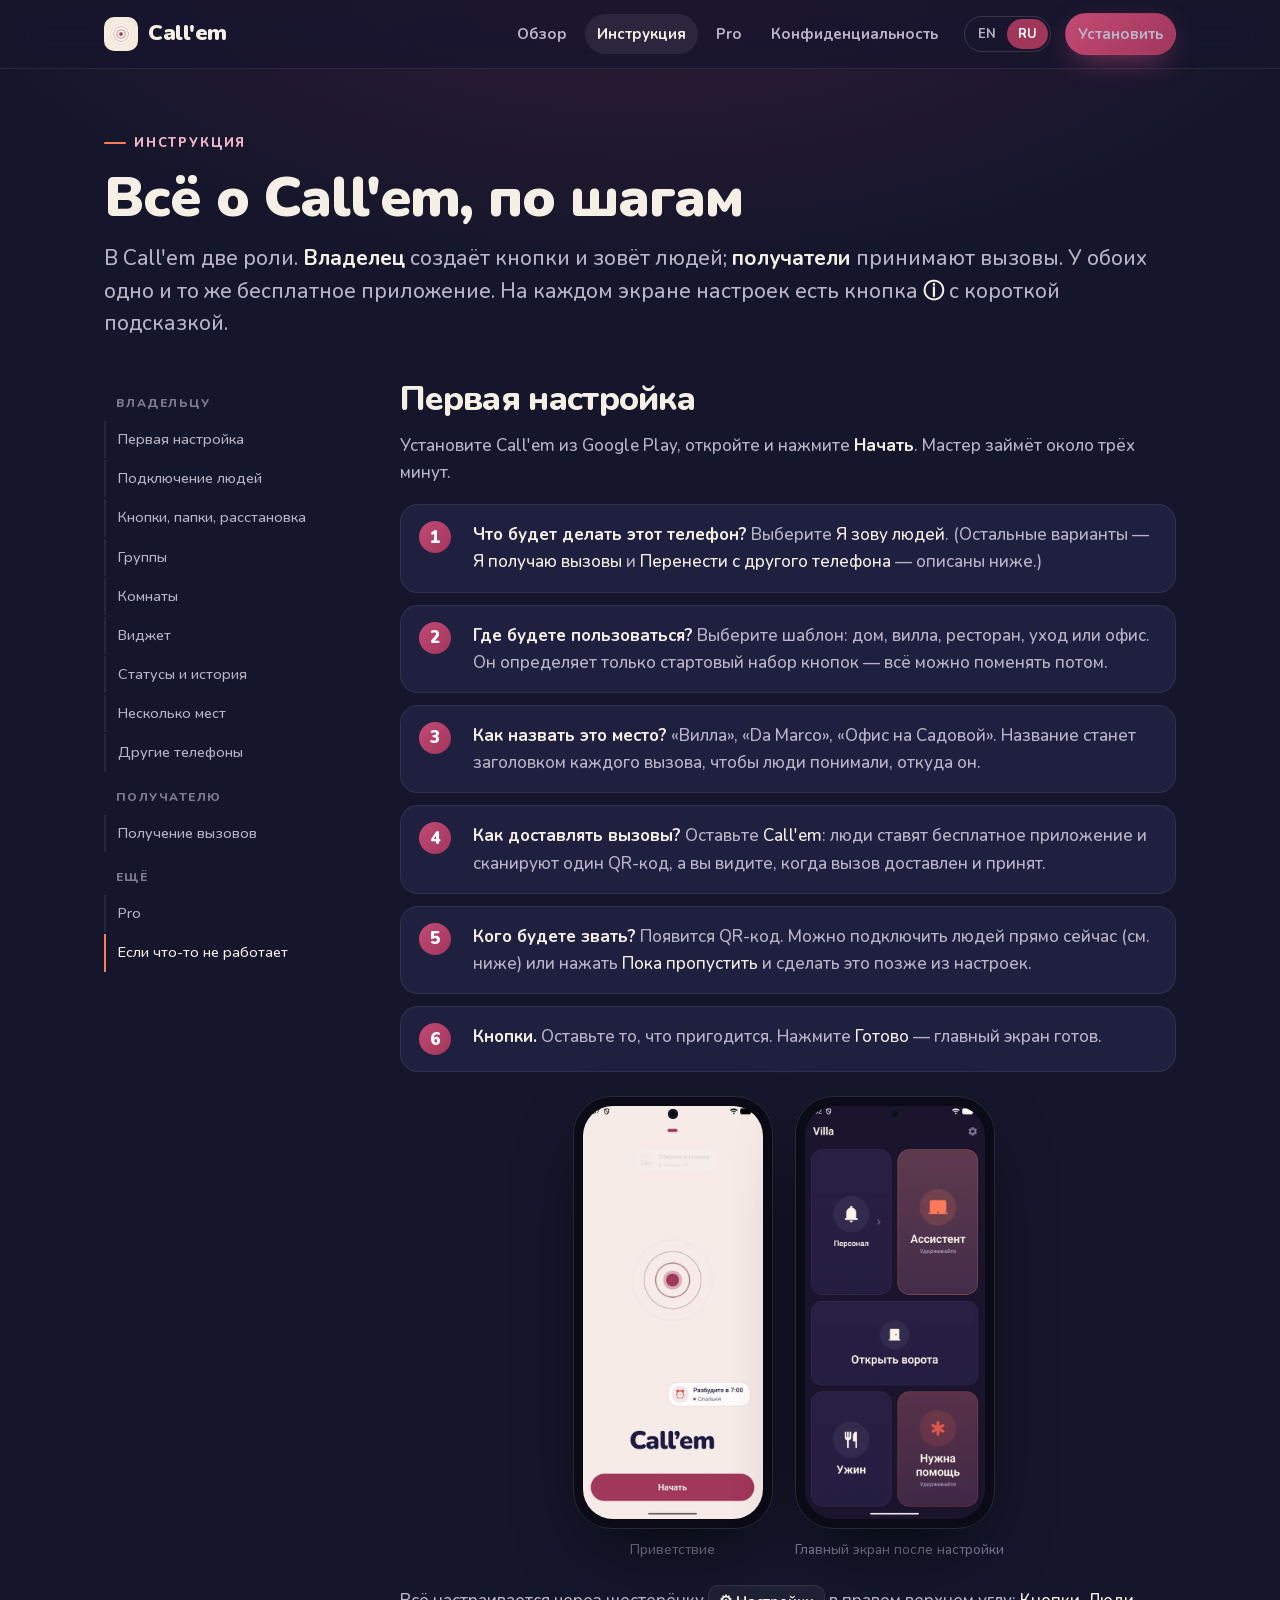
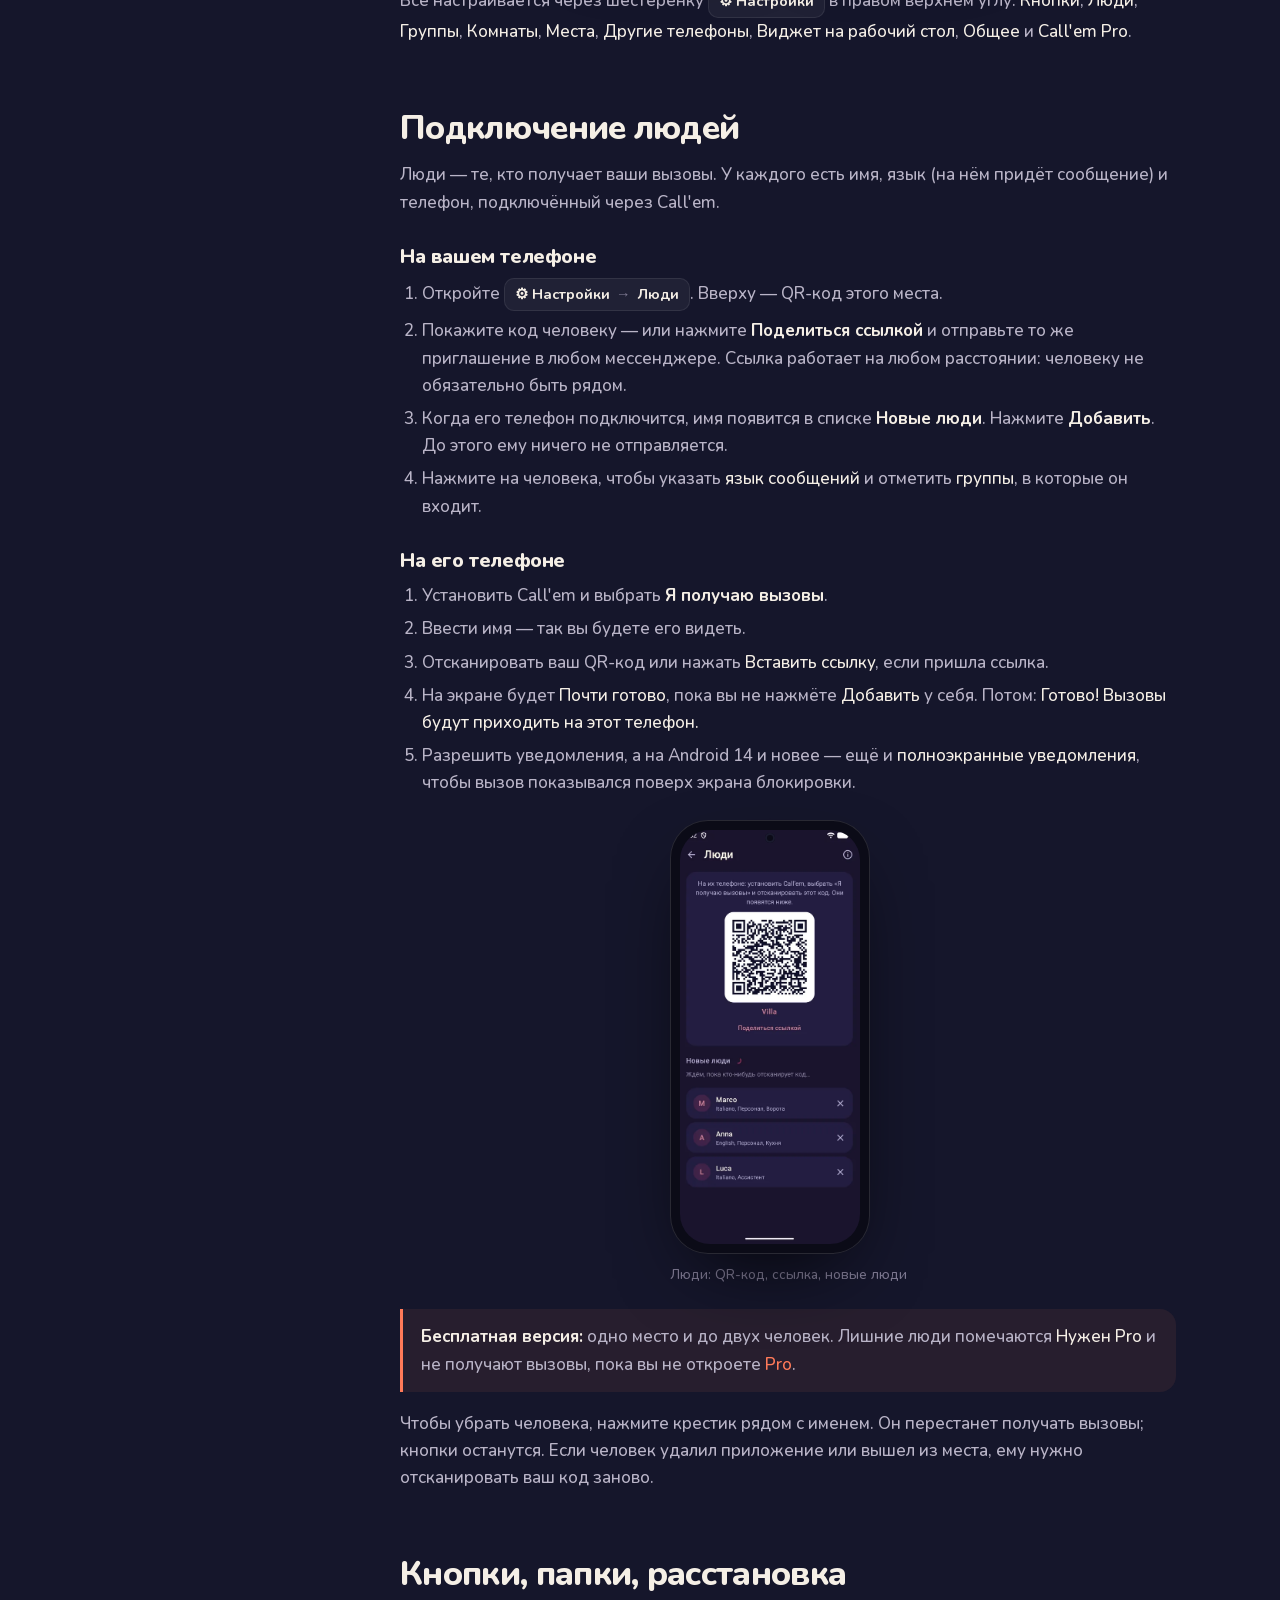
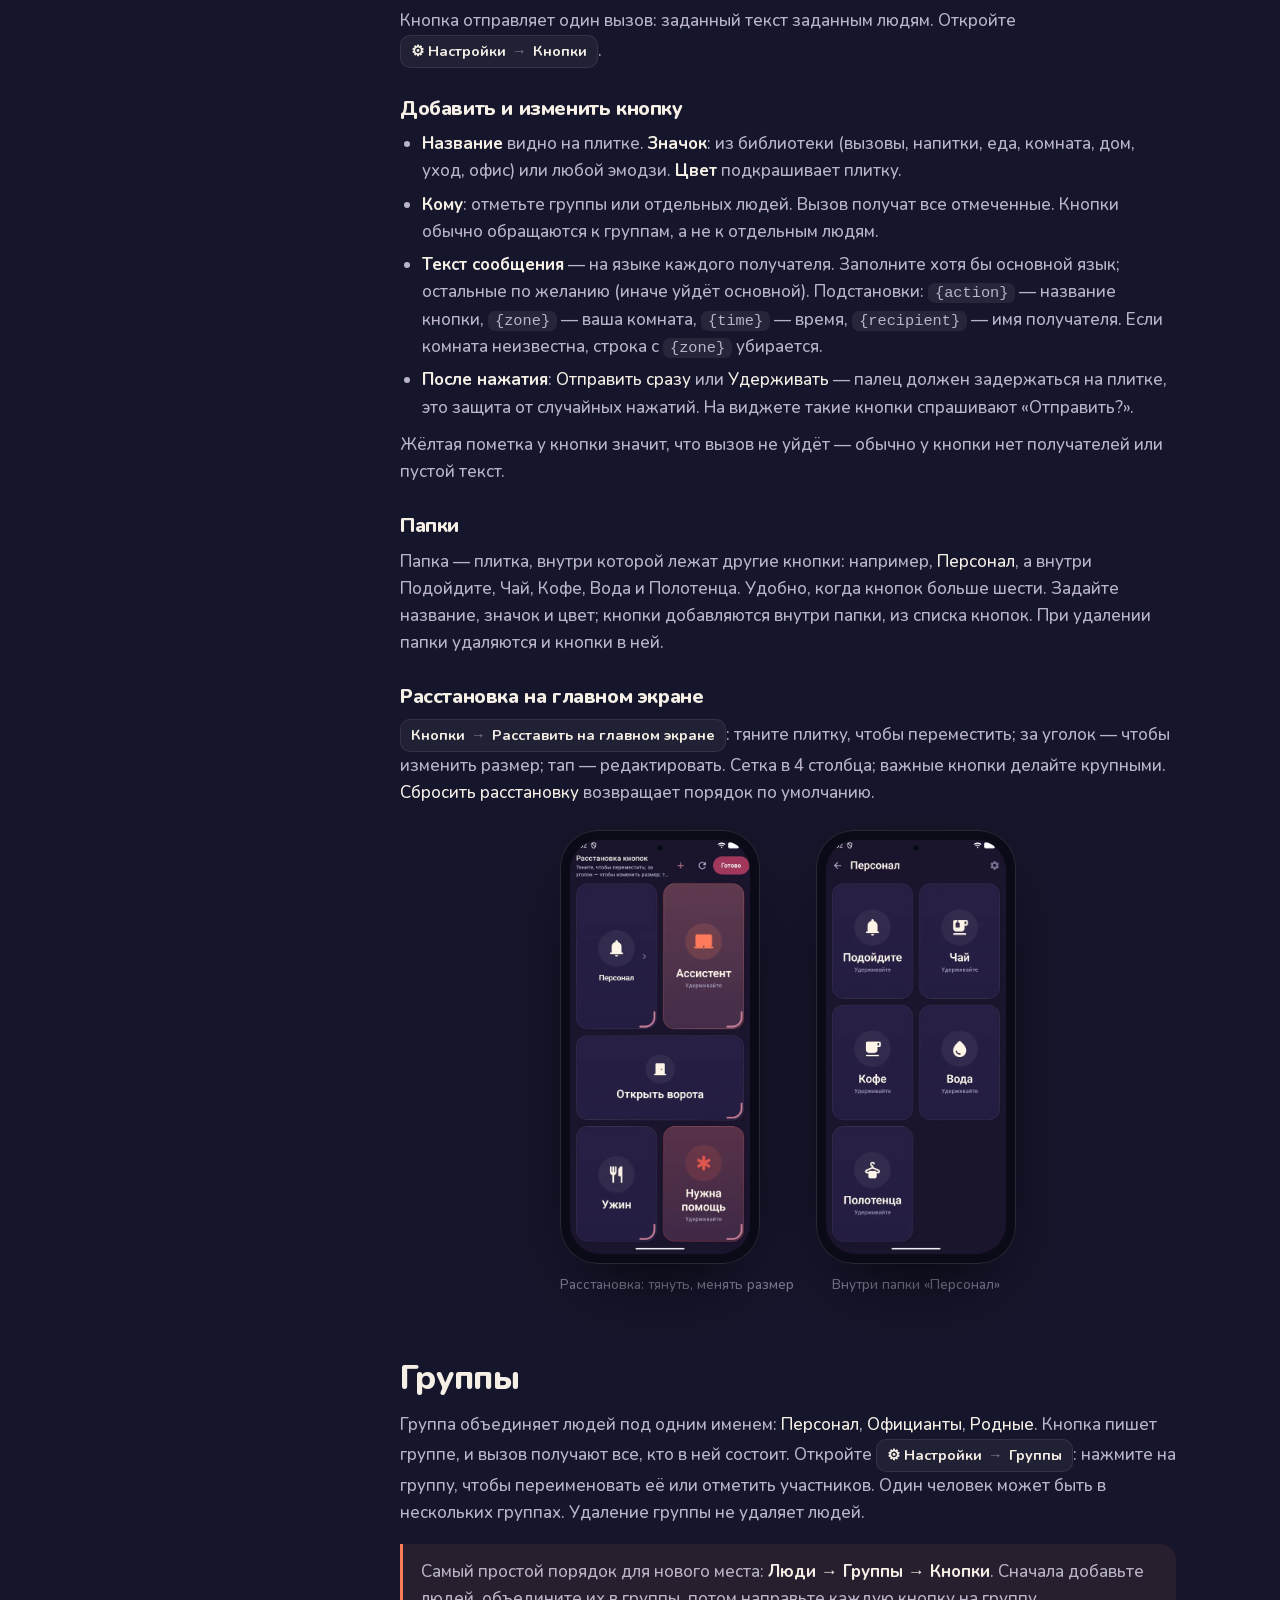
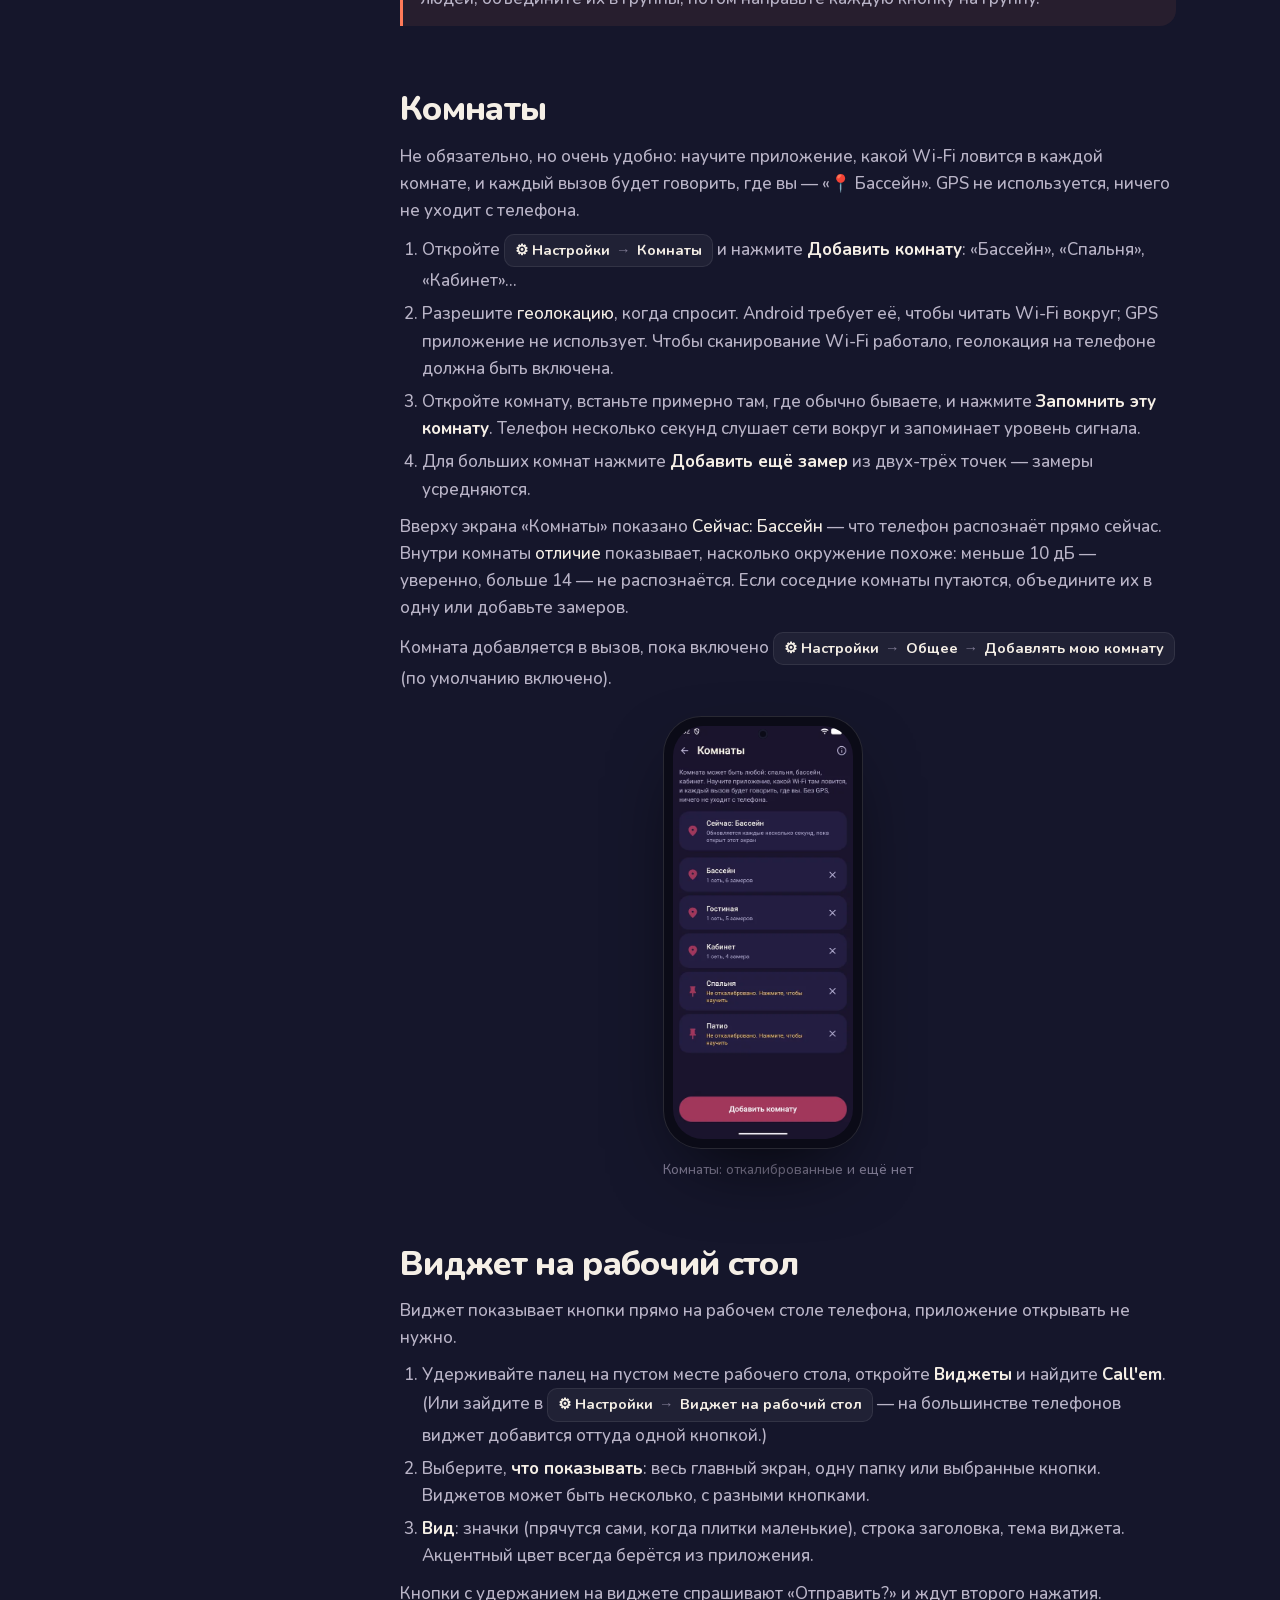
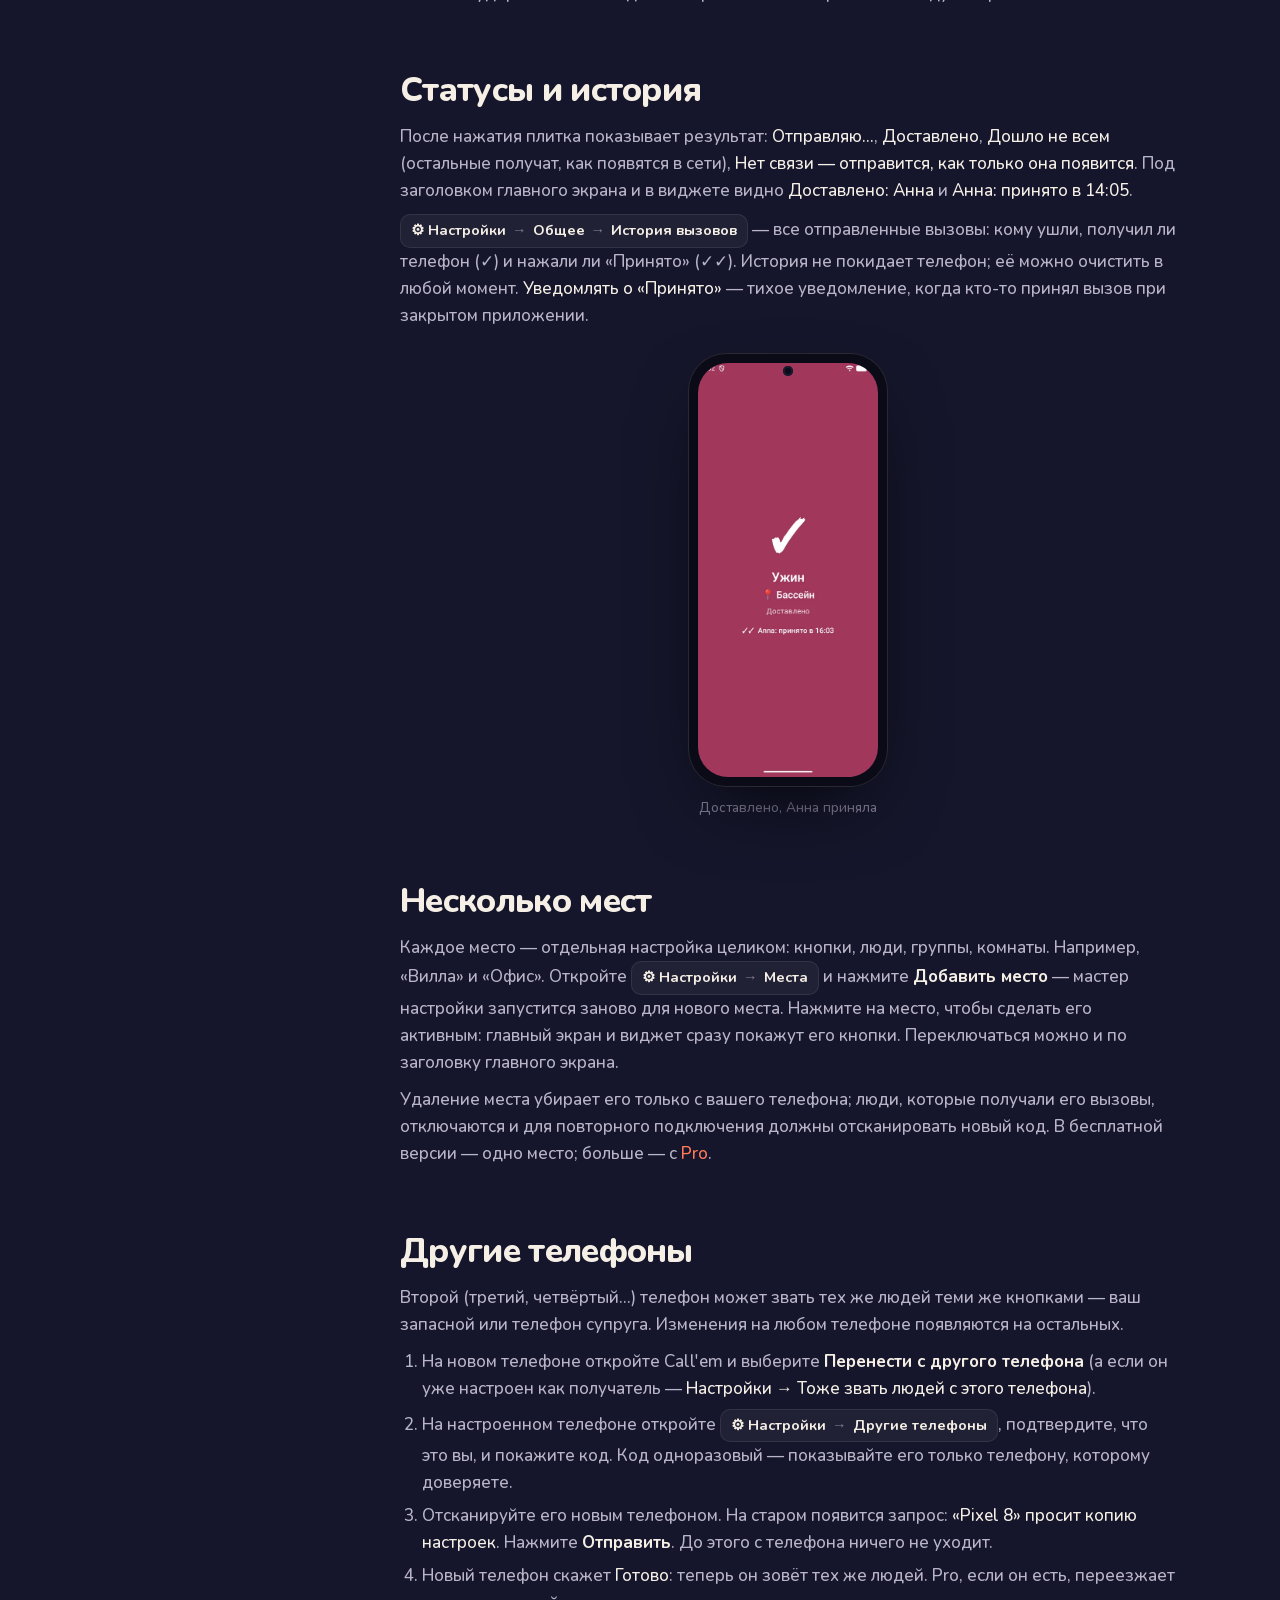
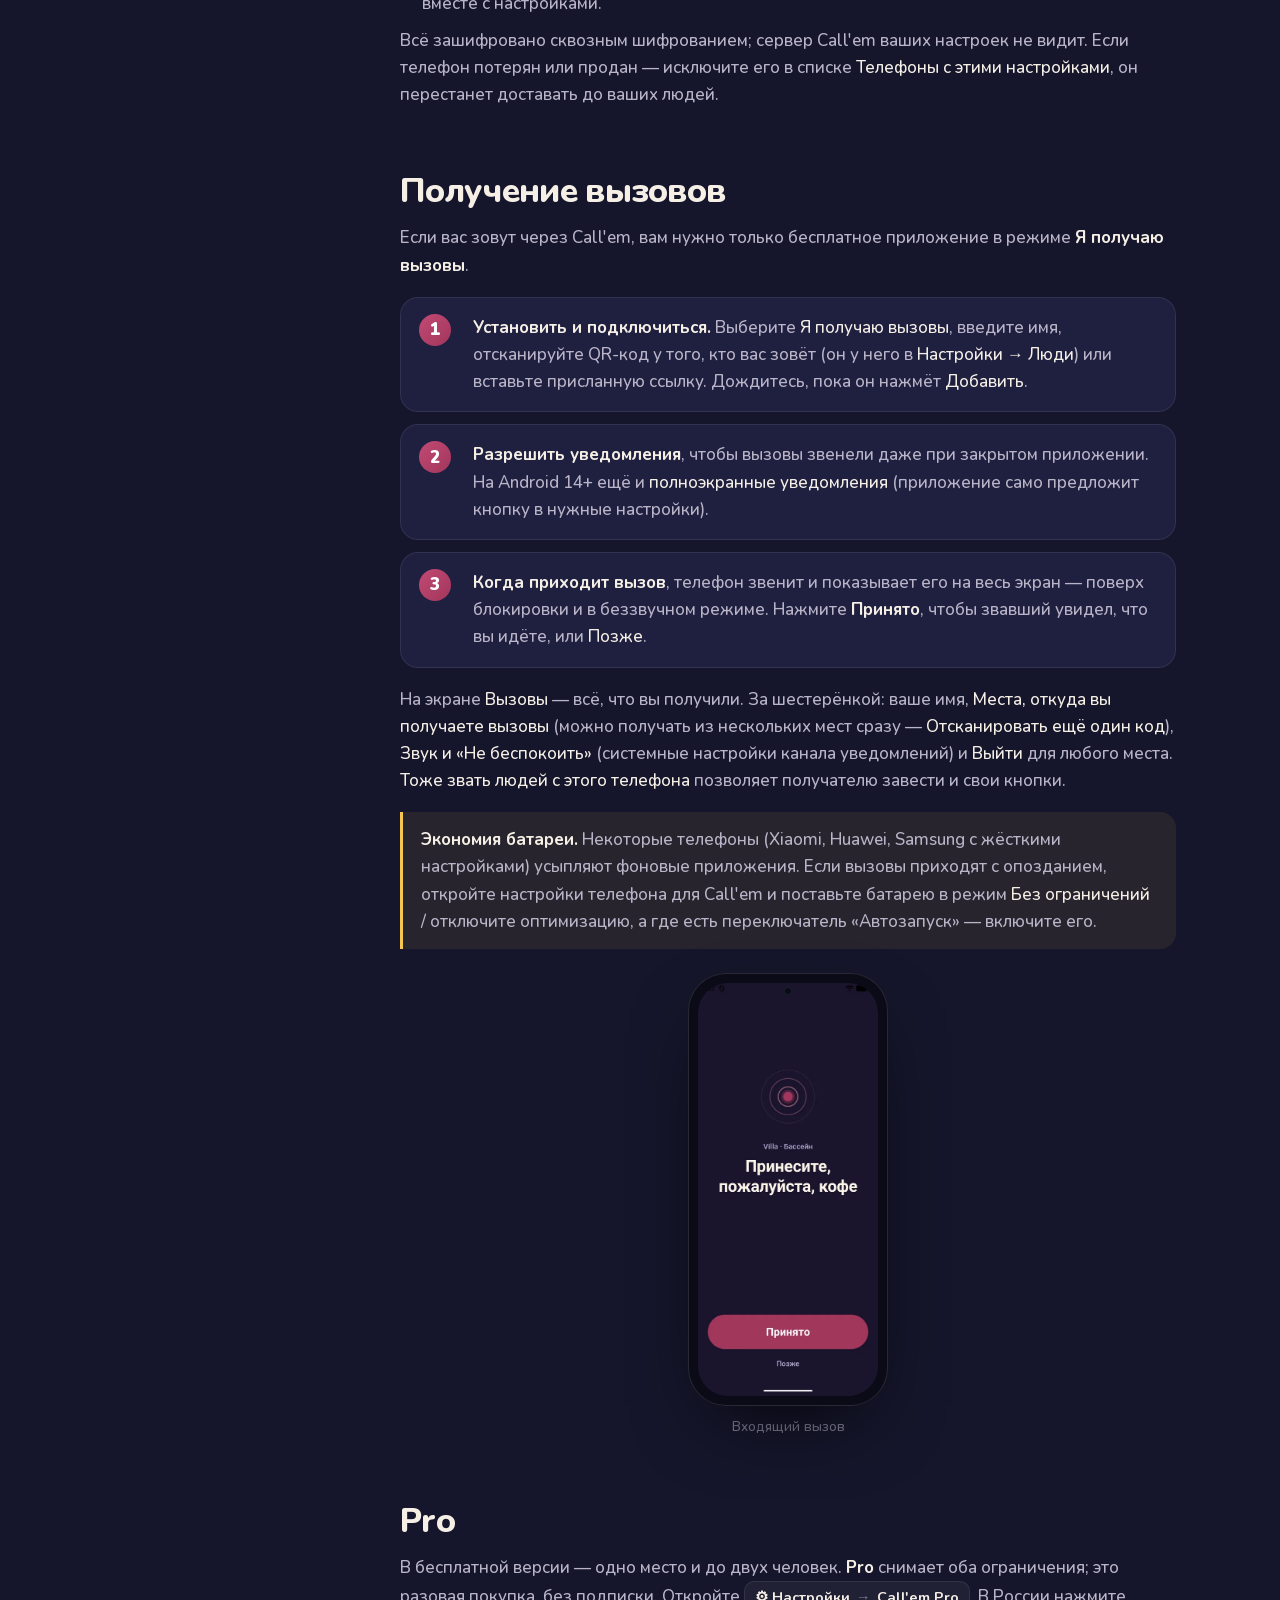
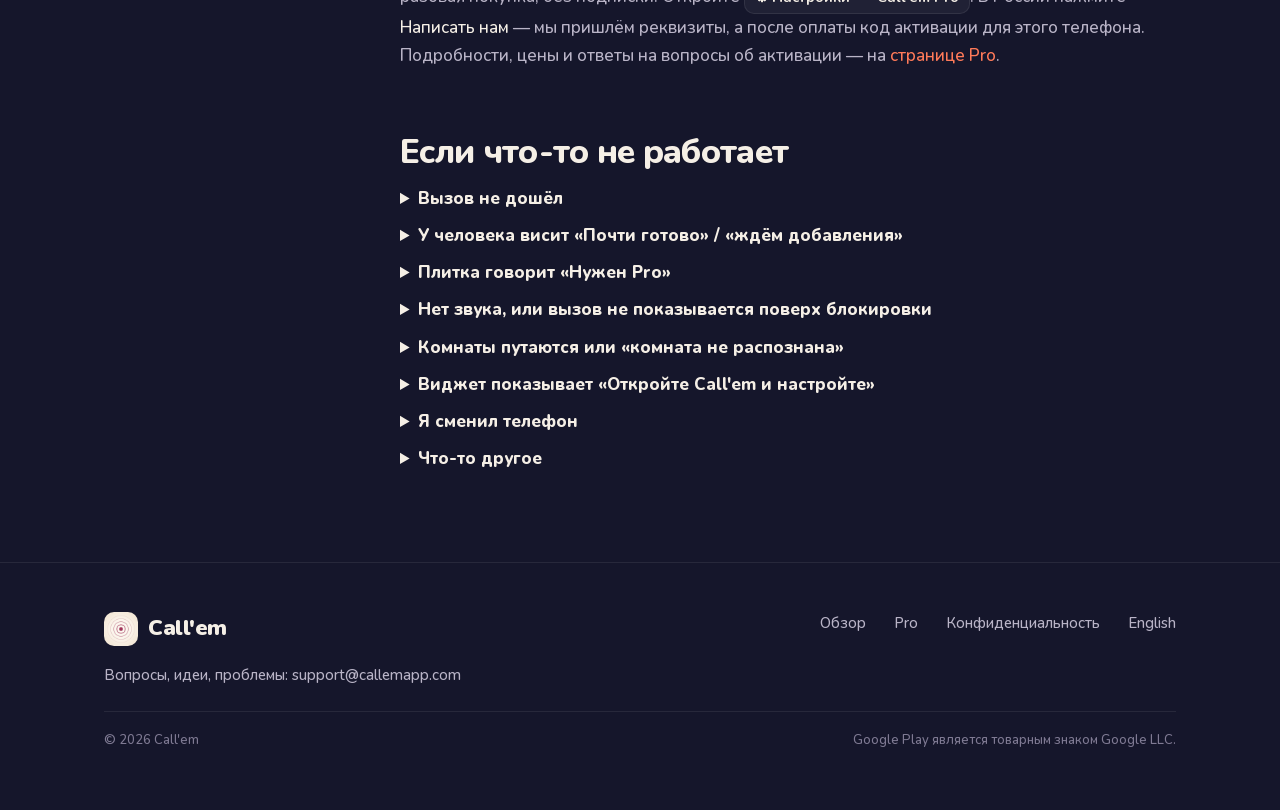
==== commit bf68bbf8: "Footer: drop icon attribution line" ====
--- a/guide-ru.html
+++ b/guide-ru.html
@@ -215,7 +215,7 @@
       <a href="privacy-ru.html">Конфиденциальность</a>
       <a href="guide.html">English</a>
     </div>
-    <div class="f-bottom"><span>© 2026 Call'em</span><span>Google Play является товарным знаком Google LLC. Значки: Material Symbols, лицензия Apache 2.0.</span></div>
+    <div class="f-bottom"><span>© 2026 Call'em</span><span>Google Play является товарным знаком Google LLC.</span></div>
   </div>
 </footer>
 <script src="site.js"></script>
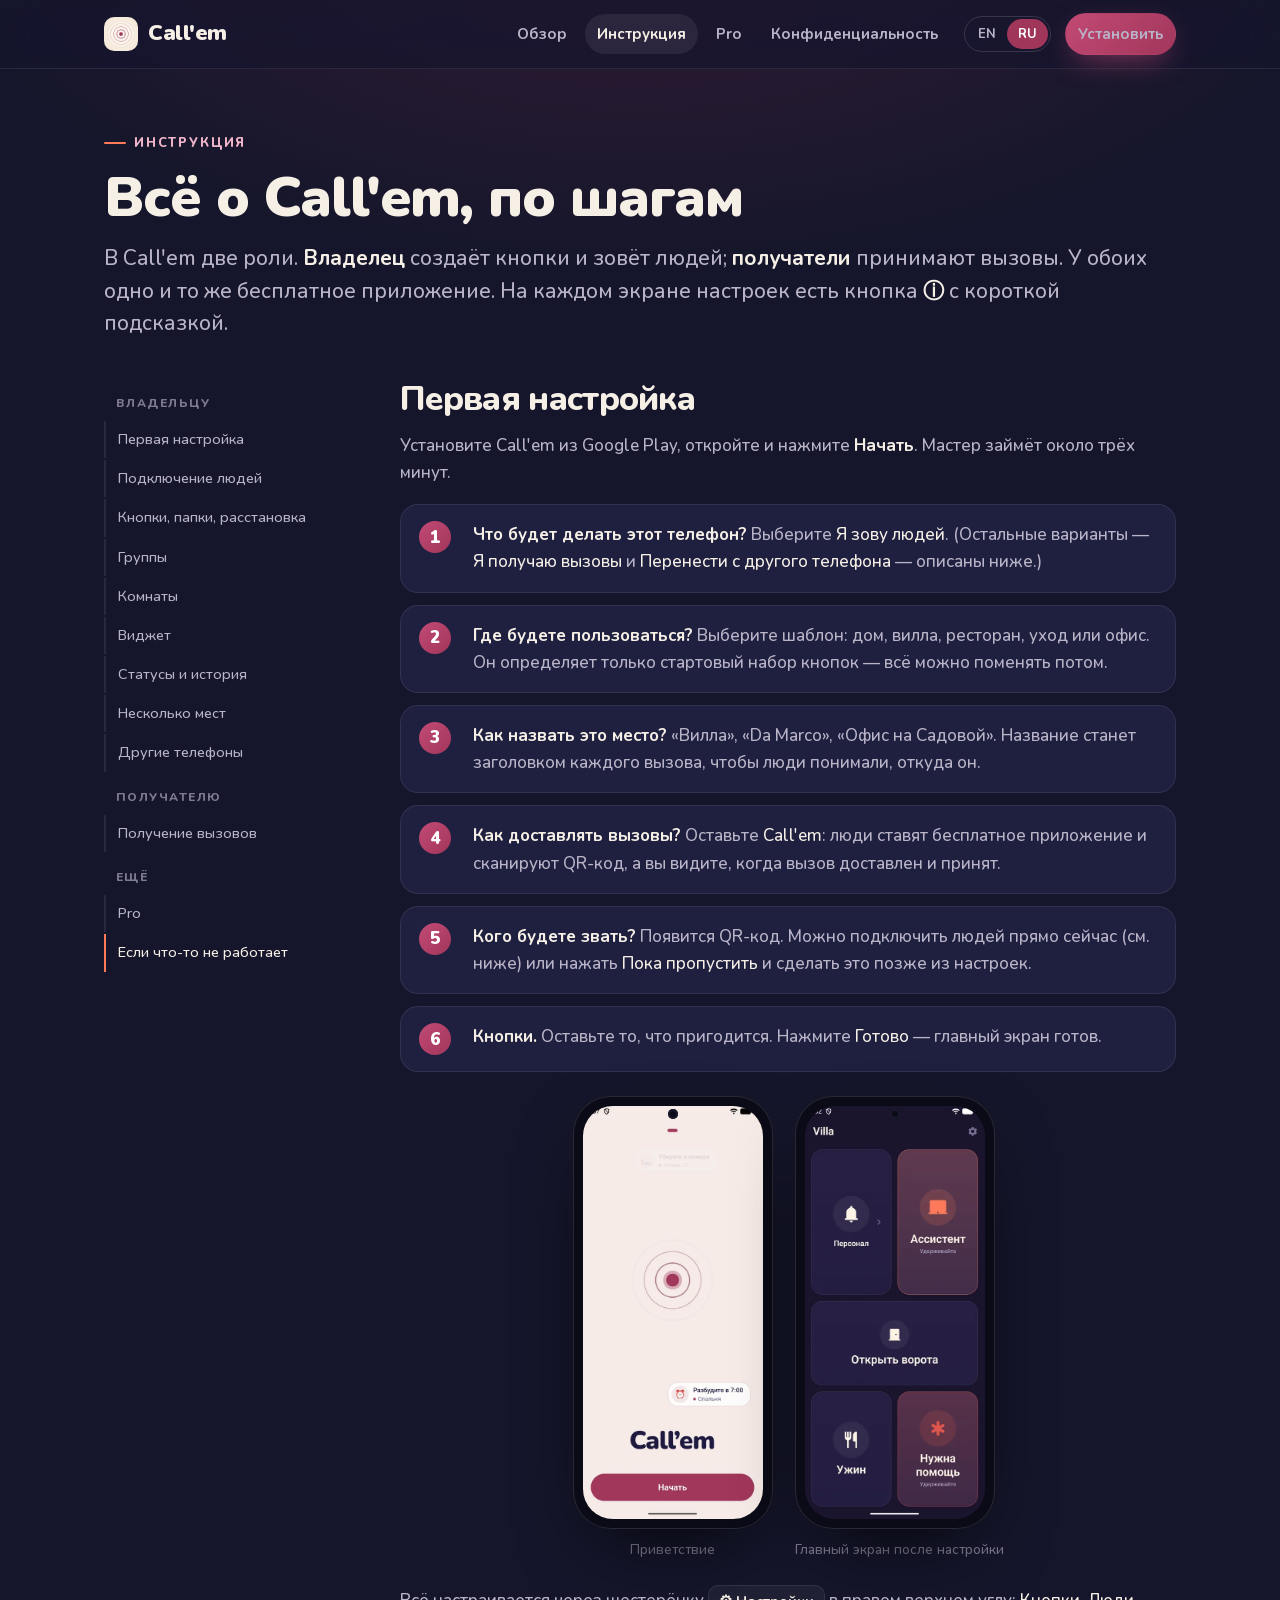
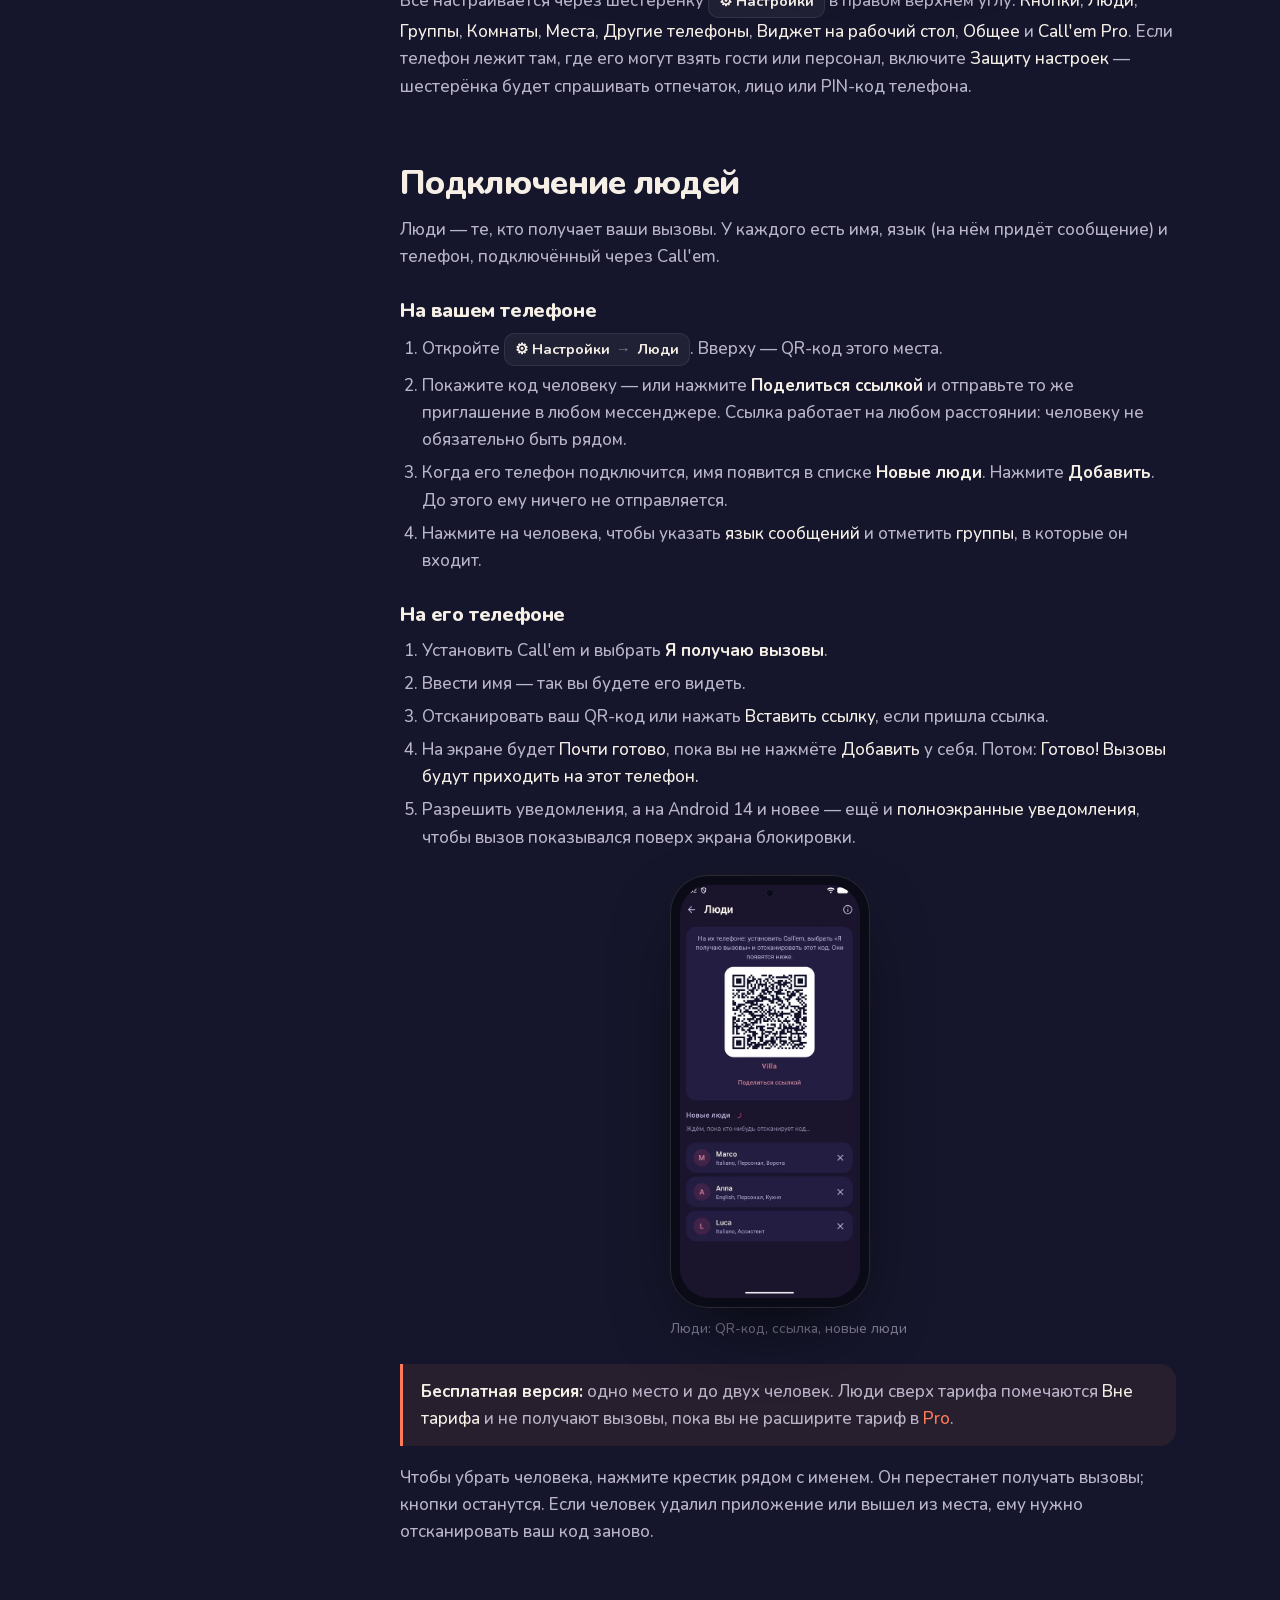
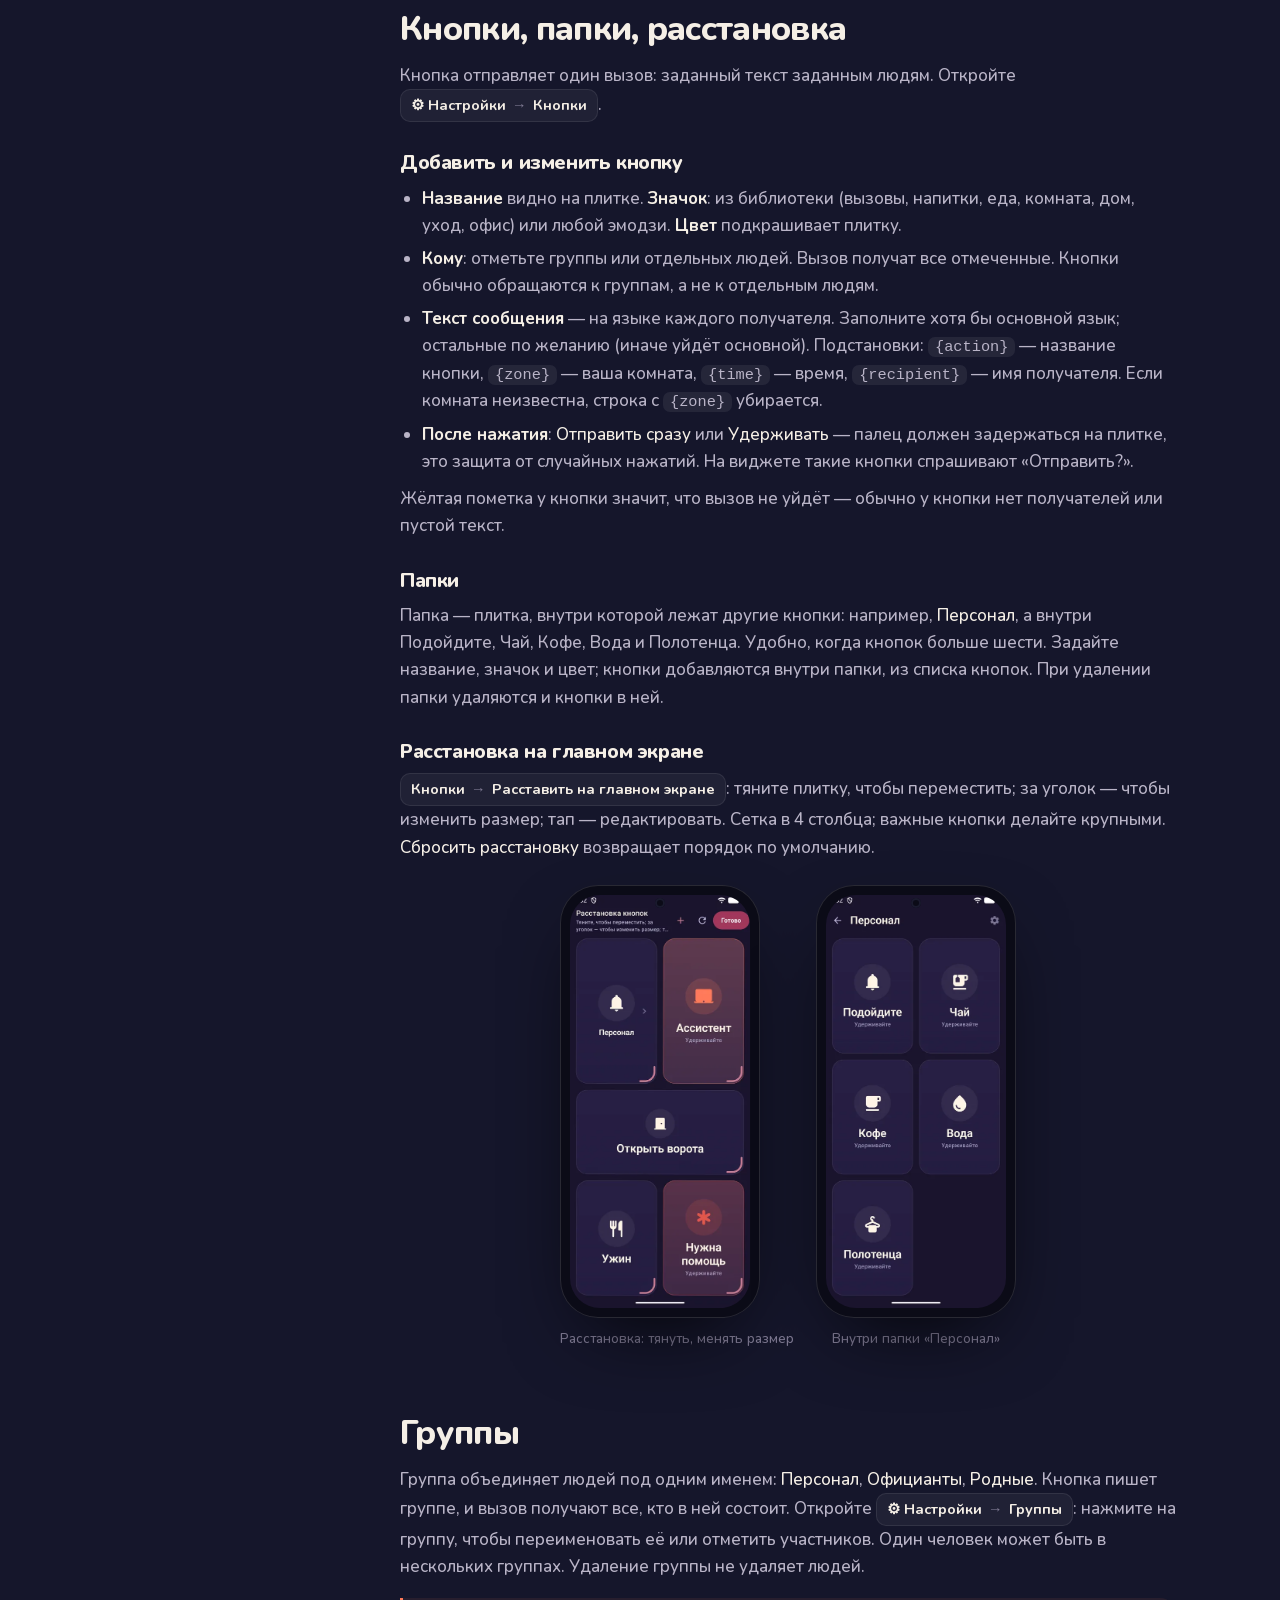
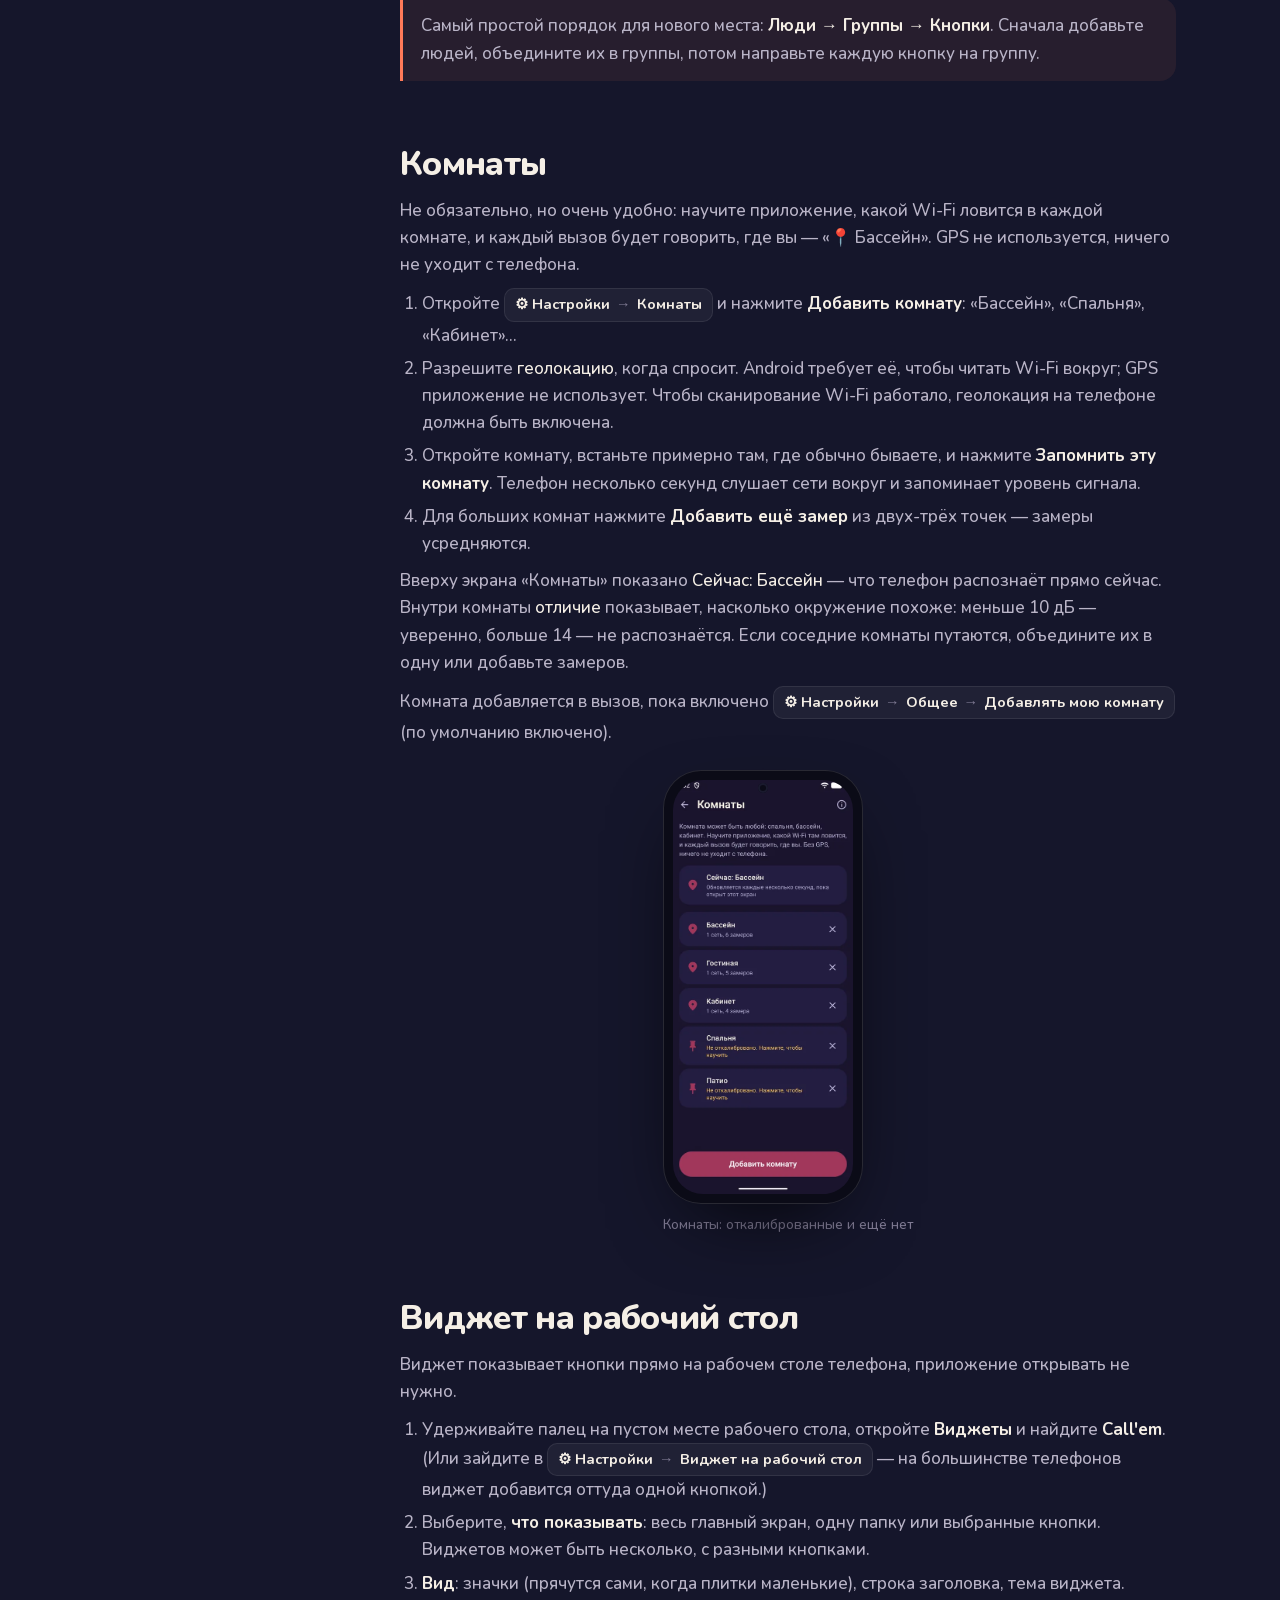
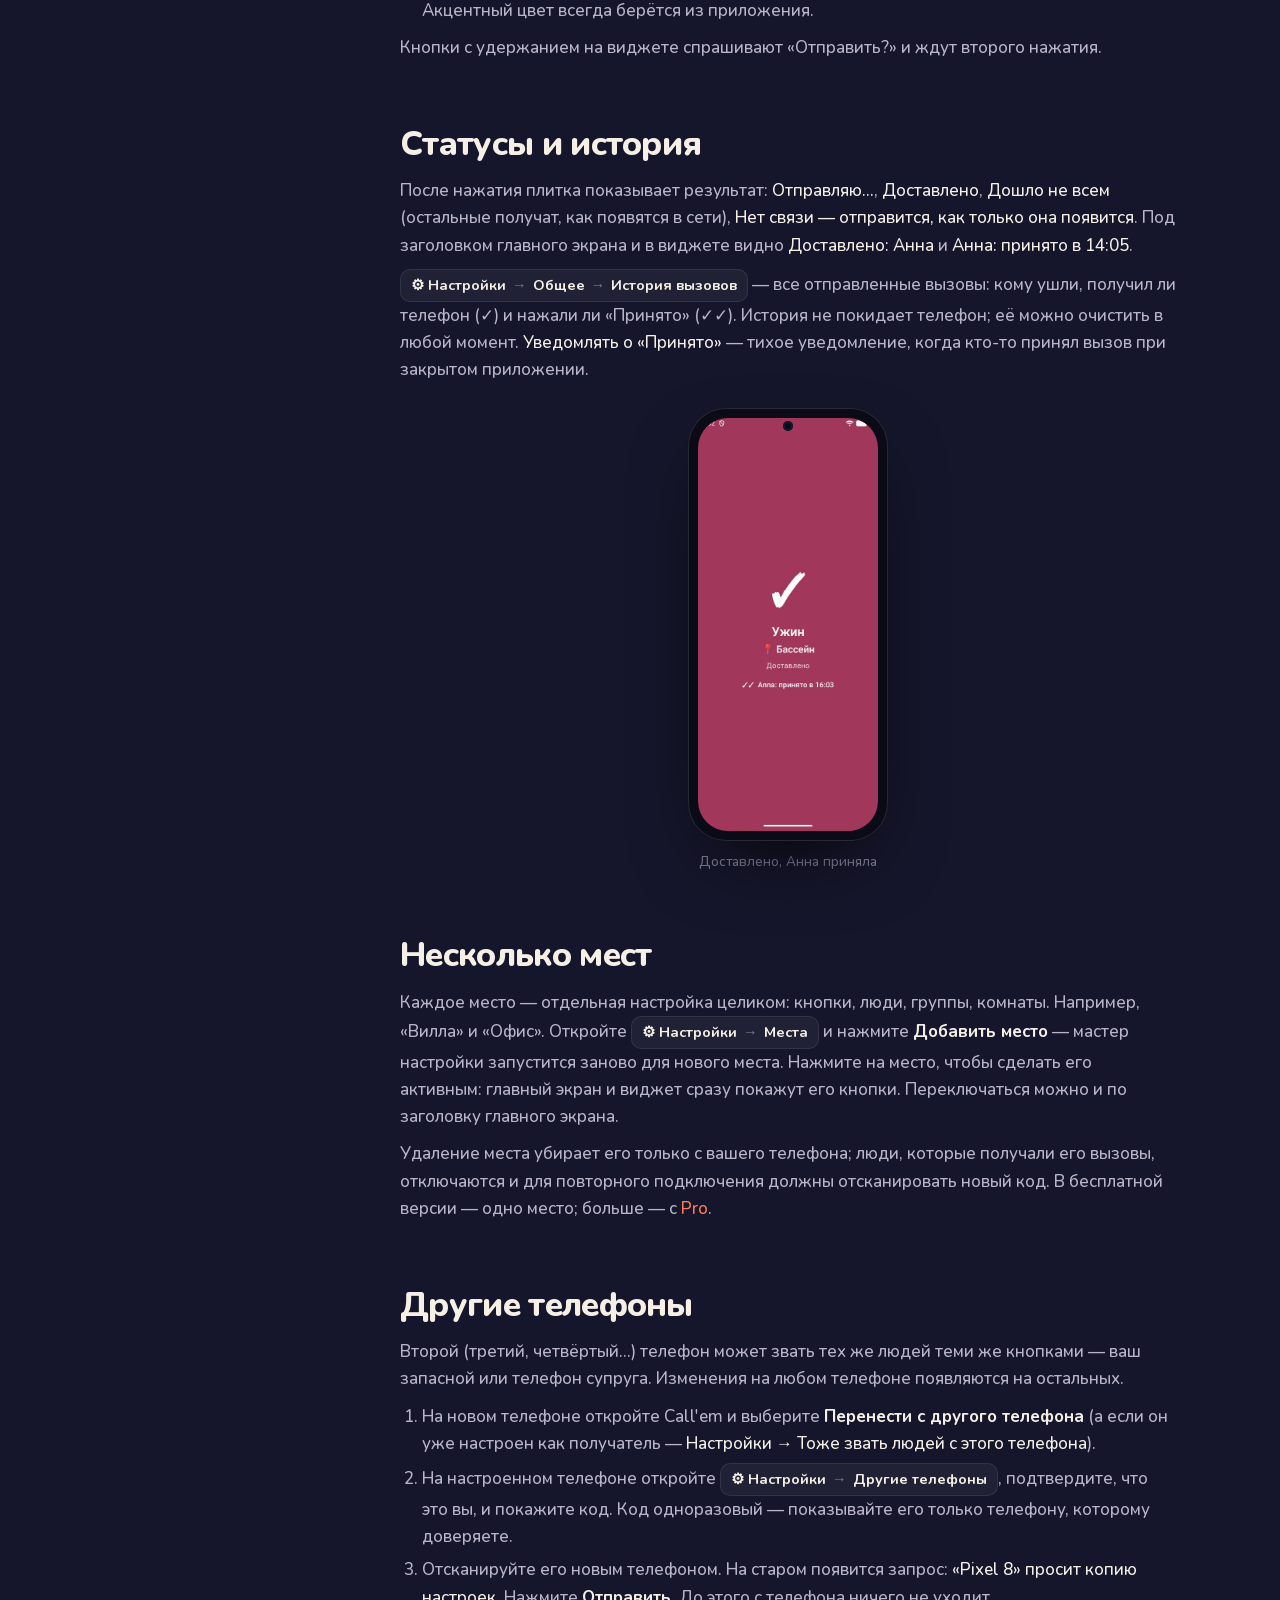
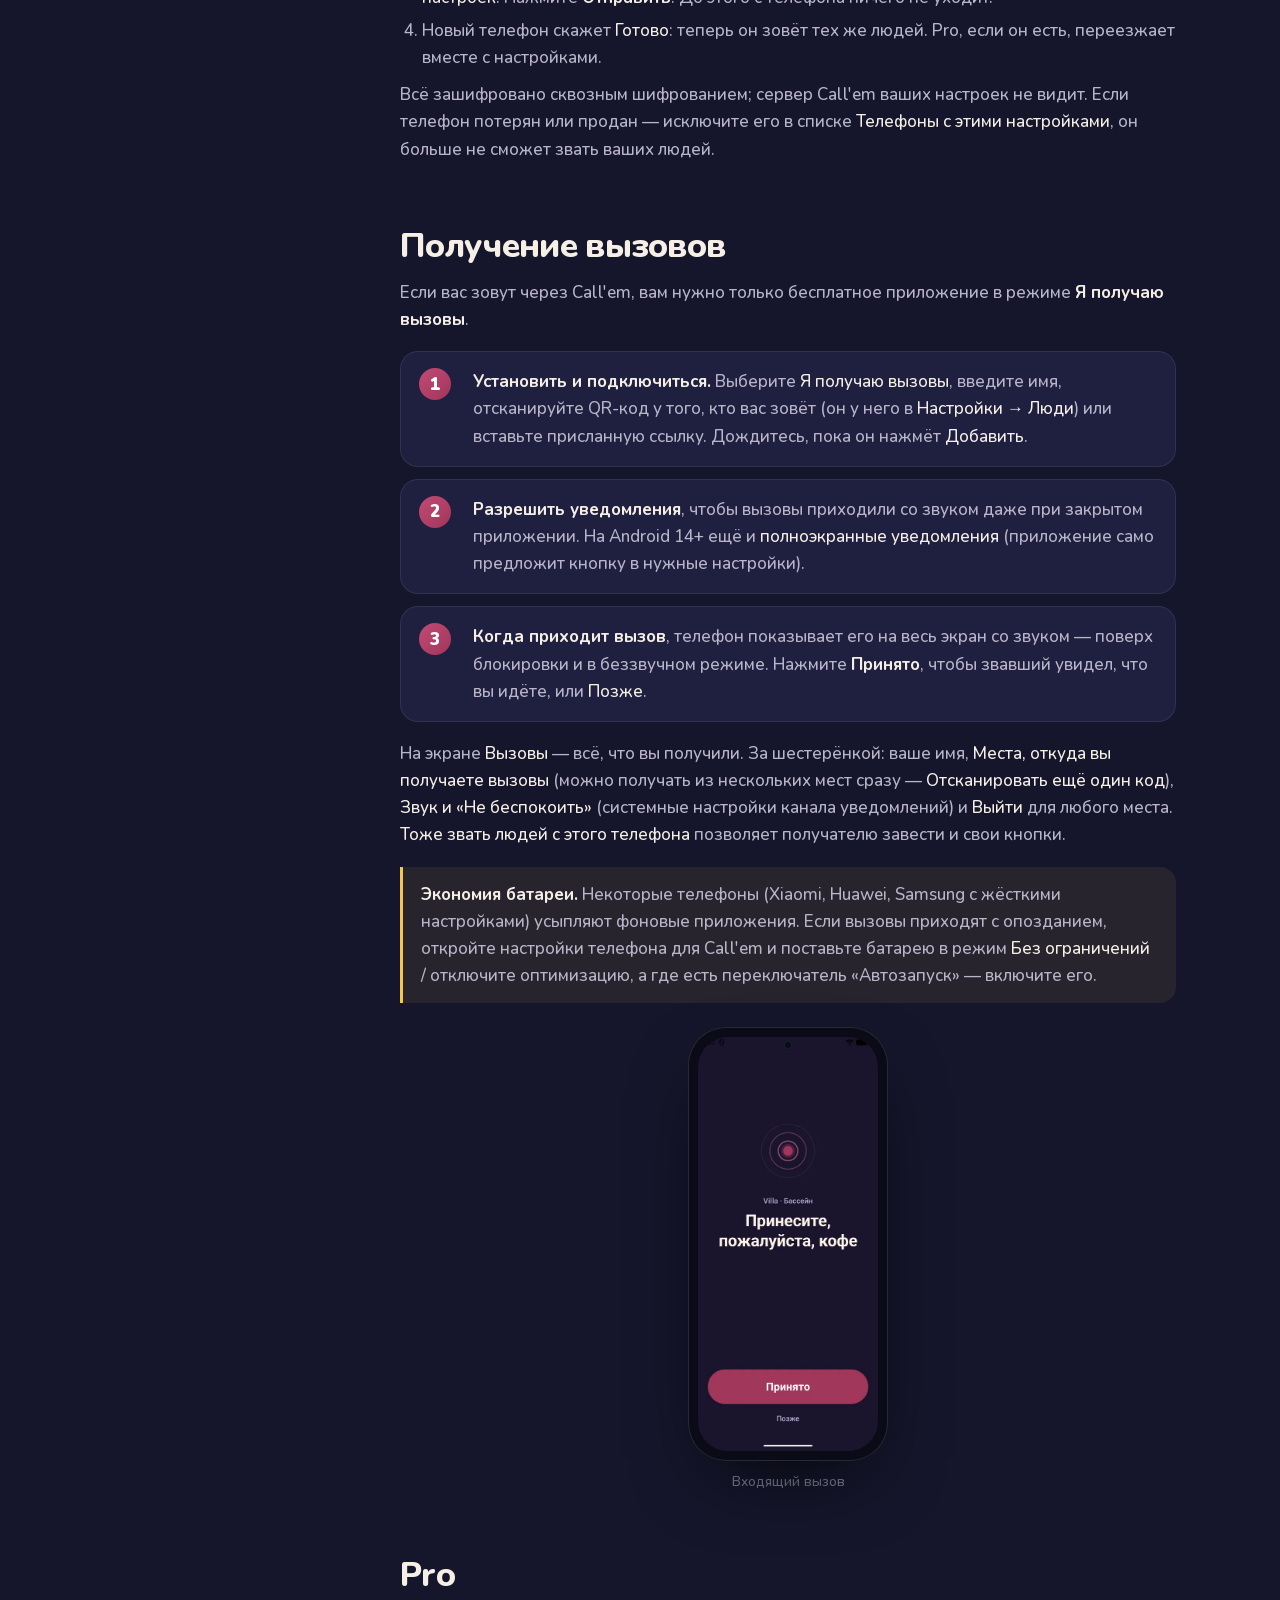
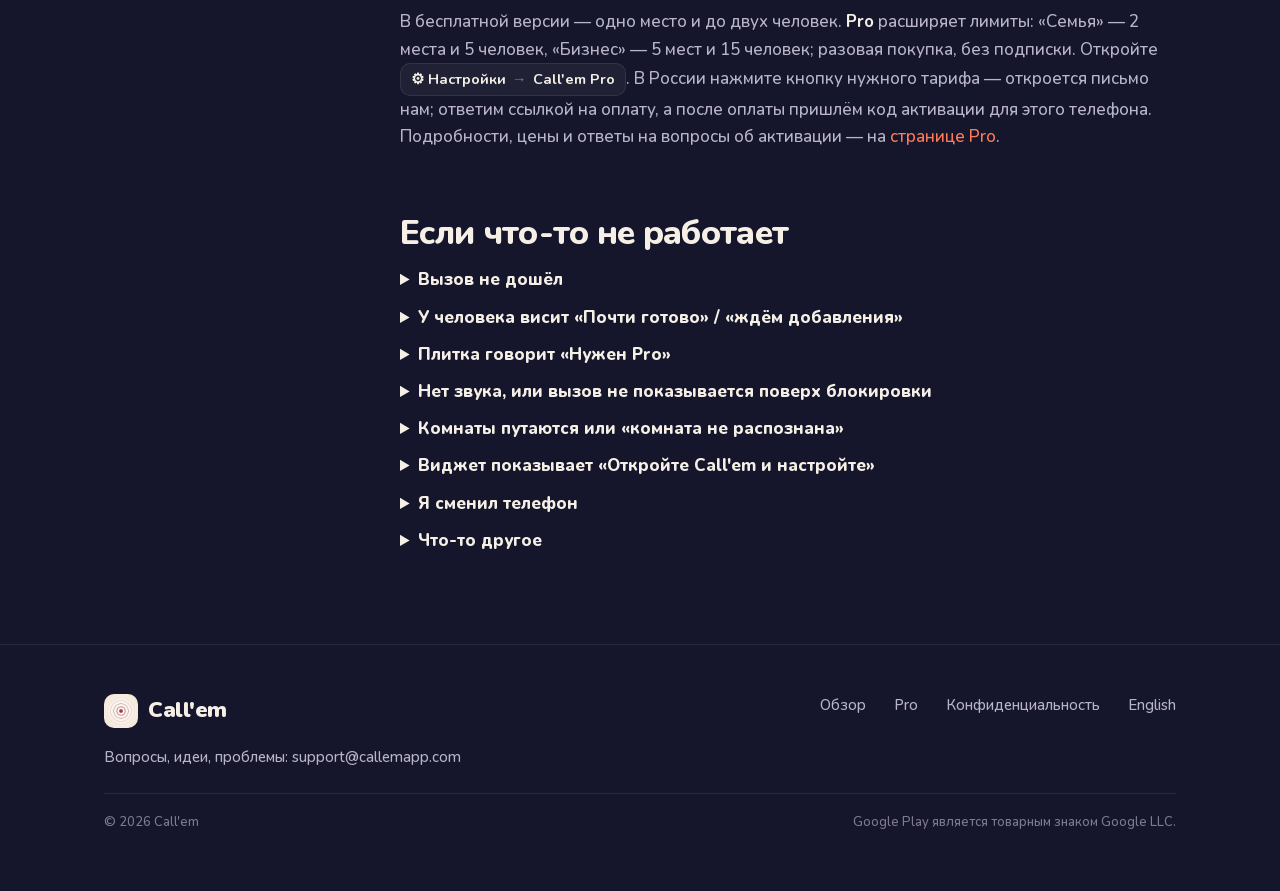
==== commit 8e51ad2c: "Copy audit: plan buttons, Outside your plan, lock settings, YooKassa in privacy" ====
--- a/guide-ru.html
+++ b/guide-ru.html
@@ -66,7 +66,7 @@
           <li><div><b>Что будет делать этот телефон?</b> Выберите <em>Я зову людей</em>. (Остальные варианты — <em>Я получаю вызовы</em> и <em>Перенести с другого телефона</em> — описаны ниже.)</div></li>
           <li><div><b>Где будете пользоваться?</b> Выберите шаблон: дом, вилла, ресторан, уход или офис. Он определяет только стартовый набор кнопок — всё можно поменять потом.</div></li>
           <li><div><b>Как назвать это место?</b> «Вилла», «Da Marco», «Офис на Садовой». Название станет заголовком каждого вызова, чтобы люди понимали, откуда он.</div></li>
-          <li><div><b>Как доставлять вызовы?</b> Оставьте <em>Call'em</em>: люди ставят бесплатное приложение и сканируют один QR‑код, а вы видите, когда вызов доставлен и принят.</div></li>
+          <li><div><b>Как доставлять вызовы?</b> Оставьте <em>Call'em</em>: люди ставят бесплатное приложение и сканируют QR‑код, а вы видите, когда вызов доставлен и принят.</div></li>
           <li><div><b>Кого будете звать?</b> Появится QR‑код. Можно подключить людей прямо сейчас (см. ниже) или нажать <em>Пока пропустить</em> и сделать это позже из настроек.</div></li>
           <li><div><b>Кнопки.</b> Оставьте то, что пригодится. Нажмите <em>Готово</em> — главный экран готов.</div></li>
         </ol>
@@ -74,7 +74,7 @@
           <figure><div class="phone shot light"><div class="screen"><img src="img/ru/welcome.webp" alt="Экран приветствия" loading="lazy"></div></div><figcaption>Приветствие</figcaption></figure>
           <figure><div class="phone shot"><div class="screen"><img src="img/ru/home.webp" alt="Главный экран" loading="lazy"></div></div><figcaption>Главный экран после настройки</figcaption></figure>
         </div>
-        <p>Всё настраивается через шестерёнку <span class="path">⚙ Настройки</span> в правом верхнем углу: <em>Кнопки</em>, <em>Люди</em>, <em>Группы</em>, <em>Комнаты</em>, <em>Места</em>, <em>Другие телефоны</em>, <em>Виджет на рабочий стол</em>, <em>Общее</em> и <em>Call'em Pro</em>.</p>
+        <p>Всё настраивается через шестерёнку <span class="path">⚙ Настройки</span> в правом верхнем углу: <em>Кнопки</em>, <em>Люди</em>, <em>Группы</em>, <em>Комнаты</em>, <em>Места</em>, <em>Другие телефоны</em>, <em>Виджет на рабочий стол</em>, <em>Общее</em> и <em>Call'em Pro</em>. Если телефон лежит там, где его могут взять гости или персонал, включите <em>Защиту настроек</em> — шестерёнка будет спрашивать отпечаток, лицо или PIN-код телефона.</p>
 
         <h2 id="people">Подключение людей</h2>
         <p>Люди — те, кто получает ваши вызовы. У каждого есть имя, язык (на нём придёт сообщение) и телефон, подключённый через Call'em.</p>
@@ -96,7 +96,7 @@
         <div class="shots">
           <figure><div class="phone shot"><div class="screen"><img src="img/ru/people.webp" alt="Экран «Люди» с QR-кодом" loading="lazy"></div></div><figcaption>Люди: QR‑код, ссылка, новые люди</figcaption></figure>
         </div>
-        <div class="tip"><p><b>Бесплатная версия:</b> одно место и до двух человек. Лишние люди помечаются <em>Нужен Pro</em> и не получают вызовы, пока вы не откроете <a href="pro-ru.html">Pro</a>.</p></div>
+        <div class="tip"><p><b>Бесплатная версия:</b> одно место и до двух человек. Люди сверх тарифа помечаются <em>Вне тарифа</em> и не получают вызовы, пока вы не расширите тариф в <a href="pro-ru.html">Pro</a>.</p></div>
         <p>Чтобы убрать человека, нажмите крестик рядом с именем. Он перестанет получать вызовы; кнопки останутся. Если человек удалил приложение или вышел из места, ему нужно отсканировать ваш код заново.</p>
 
         <h2 id="buttons">Кнопки, папки, расстановка</h2>
@@ -164,14 +164,14 @@
           <li>Отсканируйте его новым телефоном. На старом появится запрос: <em>«Pixel 8» просит копию настроек</em>. Нажмите <b>Отправить</b>. До этого с телефона ничего не уходит.</li>
           <li>Новый телефон скажет <em>Готово</em>: теперь он зовёт тех же людей. Pro, если он есть, переезжает вместе с настройками.</li>
         </ol>
-        <p>Всё зашифровано сквозным шифрованием; сервер Call'em ваших настроек не видит. Если телефон потерян или продан — исключите его в списке <em>Телефоны с этими настройками</em>, он перестанет доставать до ваших людей.</p>
+        <p>Всё зашифровано сквозным шифрованием; сервер Call'em ваших настроек не видит. Если телефон потерян или продан — исключите его в списке <em>Телефоны с этими настройками</em>, он больше не сможет звать ваших людей.</p>
 
         <h2 id="receiving">Получение вызовов</h2>
         <p>Если вас зовут через Call'em, вам нужно только бесплатное приложение в режиме <b>Я получаю вызовы</b>.</p>
         <ol class="big">
           <li><div><b>Установить и подключиться.</b> Выберите <em>Я получаю вызовы</em>, введите имя, отсканируйте QR‑код у того, кто вас зовёт (он у него в <em>Настройки → Люди</em>) или вставьте присланную ссылку. Дождитесь, пока он нажмёт <em>Добавить</em>.</div></li>
-          <li><div><b>Разрешить уведомления</b>, чтобы вызовы звенели даже при закрытом приложении. На Android 14+ ещё и <em>полноэкранные уведомления</em> (приложение само предложит кнопку в нужные настройки).</div></li>
-          <li><div><b>Когда приходит вызов</b>, телефон звенит и показывает его на весь экран — поверх блокировки и в беззвучном режиме. Нажмите <b>Принято</b>, чтобы звавший увидел, что вы идёте, или <em>Позже</em>.</div></li>
+          <li><div><b>Разрешить уведомления</b>, чтобы вызовы приходили со звуком даже при закрытом приложении. На Android 14+ ещё и <em>полноэкранные уведомления</em> (приложение само предложит кнопку в нужные настройки).</div></li>
+          <li><div><b>Когда приходит вызов</b>, телефон показывает его на весь экран со звуком — поверх блокировки и в беззвучном режиме. Нажмите <b>Принято</b>, чтобы звавший увидел, что вы идёте, или <em>Позже</em>.</div></li>
         </ol>
         <p>На экране <em>Вызовы</em> — всё, что вы получили. За шестерёнкой: ваше имя, <em>Места, откуда вы получаете вызовы</em> (можно получать из нескольких мест сразу — <em>Отсканировать ещё один код</em>), <em>Звук и «Не беспокоить»</em> (системные настройки канала уведомлений) и <em>Выйти</em> для любого места. <em>Тоже звать людей с этого телефона</em> позволяет получателю завести и свои кнопки.</p>
         <div class="tip warn"><p><b>Экономия батареи.</b> Некоторые телефоны (Xiaomi, Huawei, Samsung с жёсткими настройками) усыпляют фоновые приложения. Если вызовы приходят с опозданием, откройте настройки телефона для Call'em и поставьте батарею в режим <em>Без ограничений</em> / отключите оптимизацию, а где есть переключатель «Автозапуск» — включите его.</p></div>
@@ -180,7 +180,7 @@
         </div>
 
         <h2 id="pro">Pro</h2>
-        <p>В бесплатной версии — одно место и до двух человек. <b>Pro</b> снимает оба ограничения; это разовая покупка, без подписки. Откройте <span class="path">⚙ Настройки <i>→</i> Call'em Pro</span>. В России нажмите <em>Написать нам</em> — мы пришлём реквизиты, а после оплаты код активации для этого телефона. Подробности, цены и ответы на вопросы об активации — на <a href="pro-ru.html">странице Pro</a>.</p>
+        <p>В бесплатной версии — одно место и до двух человек. <b>Pro</b> расширяет лимиты: «Семья» — 2 места и 5 человек, «Бизнес» — 5 мест и 15 человек; разовая покупка, без подписки. Откройте <span class="path">⚙ Настройки <i>→</i> Call'em Pro</span>. В России нажмите кнопку нужного тарифа — откроется письмо нам; ответим ссылкой на оплату, а после оплаты пришлём код активации для этого телефона. Подробности, цены и ответы на вопросы об активации — на <a href="pro-ru.html">странице Pro</a>.</p>
 
         <h2 id="troubleshooting">Если что-то не работает</h2>
         <details><summary>Вызов не дошёл</summary>
@@ -192,7 +192,7 @@
           </ul>
         </details>
         <details><summary>У человека висит «Почти готово» / «ждём добавления»</summary><p>Откройте у себя <em>Настройки → Люди</em> — его имя в списке <em>Новые люди</em>. Нажмите <em>Добавить</em>.</p></details>
-        <details><summary>Плитка говорит «Нужен Pro»</summary><p>Это место или эти люди — за пределами бесплатной версии (одно место, два человека). Уберите лишнего человека или откройте <a href="pro-ru.html">Pro</a>.</p></details>
+        <details><summary>Плитка говорит «Нужен Pro»</summary><p>Это место или эти люди не входят в ваш тариф. Уберите лишних или расширьте тариф на экране <a href="pro-ru.html">Pro</a>.</p></details>
         <details><summary>Нет звука, или вызов не показывается поверх блокировки</summary><p>На телефоне получателя откройте <em>Настройки → Звук и «Не беспокоить»</em>: канал «Входящие вызовы» должен быть разрешён со звуком. На Android 14+ для Call'em должны быть разрешены полноэкранные уведомления (приложение показывает подсказку с кнопкой). В режиме «Не беспокоить» может понадобиться исключение для Call'em.</p></details>
         <details><summary>Комнаты путаются или «комната не распознана»</summary><p>Проверьте, что Wi‑Fi и геолокация включены. Откройте комнату и добавьте замеры из тех точек, где вы реально бываете; если две комнаты путаются — объедините их. Комнаты различаются по Wi‑Fi‑сетям вокруг: с одним роутером далёкие комнаты различимы, соседние — часто нет.</p></details>
         <details><summary>Виджет показывает «Откройте Call'em и настройте»</summary><p>Нажмите на него — приложение откроется и настроит виджет. Если виджет пустой, выберите, что показывать, в его настройках (шестерёнка в строке заголовка).</p></details>
--- a/style.css
+++ b/style.css
@@ -413,6 +413,24 @@
   .gallery .prow.new { max-height: 46px; padding: 7px 10px; margin-bottom: 6px; border-width: 1px; }
   .gallery .prog circle { stroke-dashoffset: 40; }
 }
+
+/* ---------- pricing plans ---------- */
+.plans { display: grid; grid-template-columns: repeat(4, 1fr); gap: 14px; margin: 8px 0 0 calc(50% - min(540px, 50vw - 24px)); width: min(1080px, calc(100vw - 48px)); }
+.plan { background: var(--card); border: 1px solid var(--line); border-radius: 20px; padding: 22px 20px; display: flex; flex-direction: column; transition: border-color .25s, background .25s, transform .25s; }
+@media (hover: hover) {
+  .plan:hover { border-color: rgba(194,74,116,0.7); background: linear-gradient(180deg, rgba(161,54,91,0.28), rgba(161,54,91,0.08)), var(--card); transform: translateY(-3px); }
+}
+.plan .pn { font-weight: 800; font-size: 14px; letter-spacing: 0.06em; text-transform: uppercase; color: var(--pink); }
+.plan .pp { font-size: 30px; font-weight: 900; letter-spacing: -0.02em; margin: 8px 0 12px; line-height: 1.1; }
+.plan .pp small { display: block; font-size: 12.5px; font-weight: 700; color: var(--muted); letter-spacing: 0; margin-top: 4px; }
+.plan ul { list-style: none; padding: 0; margin: 0 0 12px; }
+.plan li { color: var(--ink); font-size: 15px; padding: 5px 0 5px 22px; position: relative; margin: 0; }
+.plan li::before { content: "✓"; position: absolute; left: 0; color: var(--coral); font-weight: 900; }
+.plan p { margin: auto 0 0; font-size: 14px; color: var(--muted); }
+.hint-p { font-size: 14px; color: var(--dim); margin: 14px 0 0; }
+.legal p { font-size: 15px; }
+@media (max-width: 960px) { .plans { grid-template-columns: repeat(2, 1fr); margin-left: 0; width: auto; } }
+@media (max-width: 520px) { .plans { grid-template-columns: 1fr; } }
 
 /* ---------- marquee ---------- */
 .marquee { overflow: hidden; padding: 10px 0 0; -webkit-mask-image: linear-gradient(90deg, transparent, #000 10%, #000 90%, transparent); mask-image: linear-gradient(90deg, transparent, #000 10%, #000 90%, transparent); }
